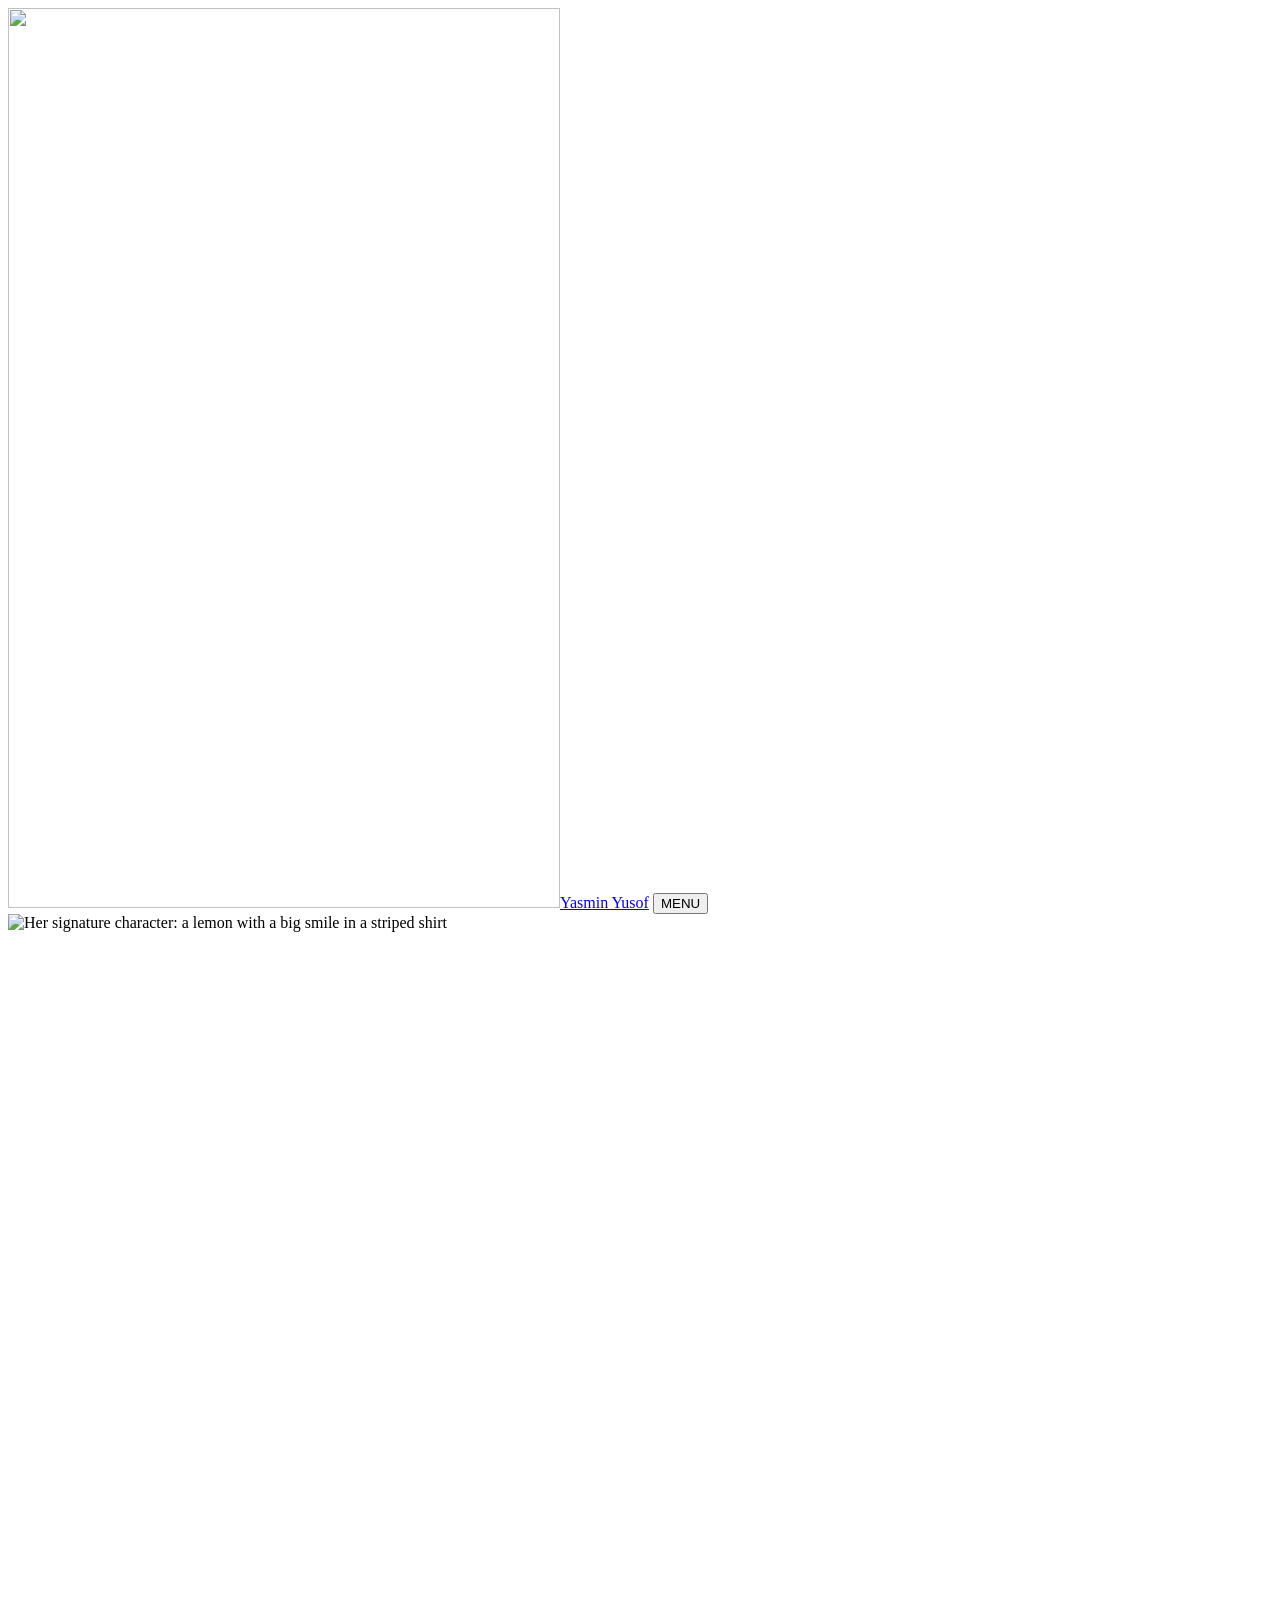
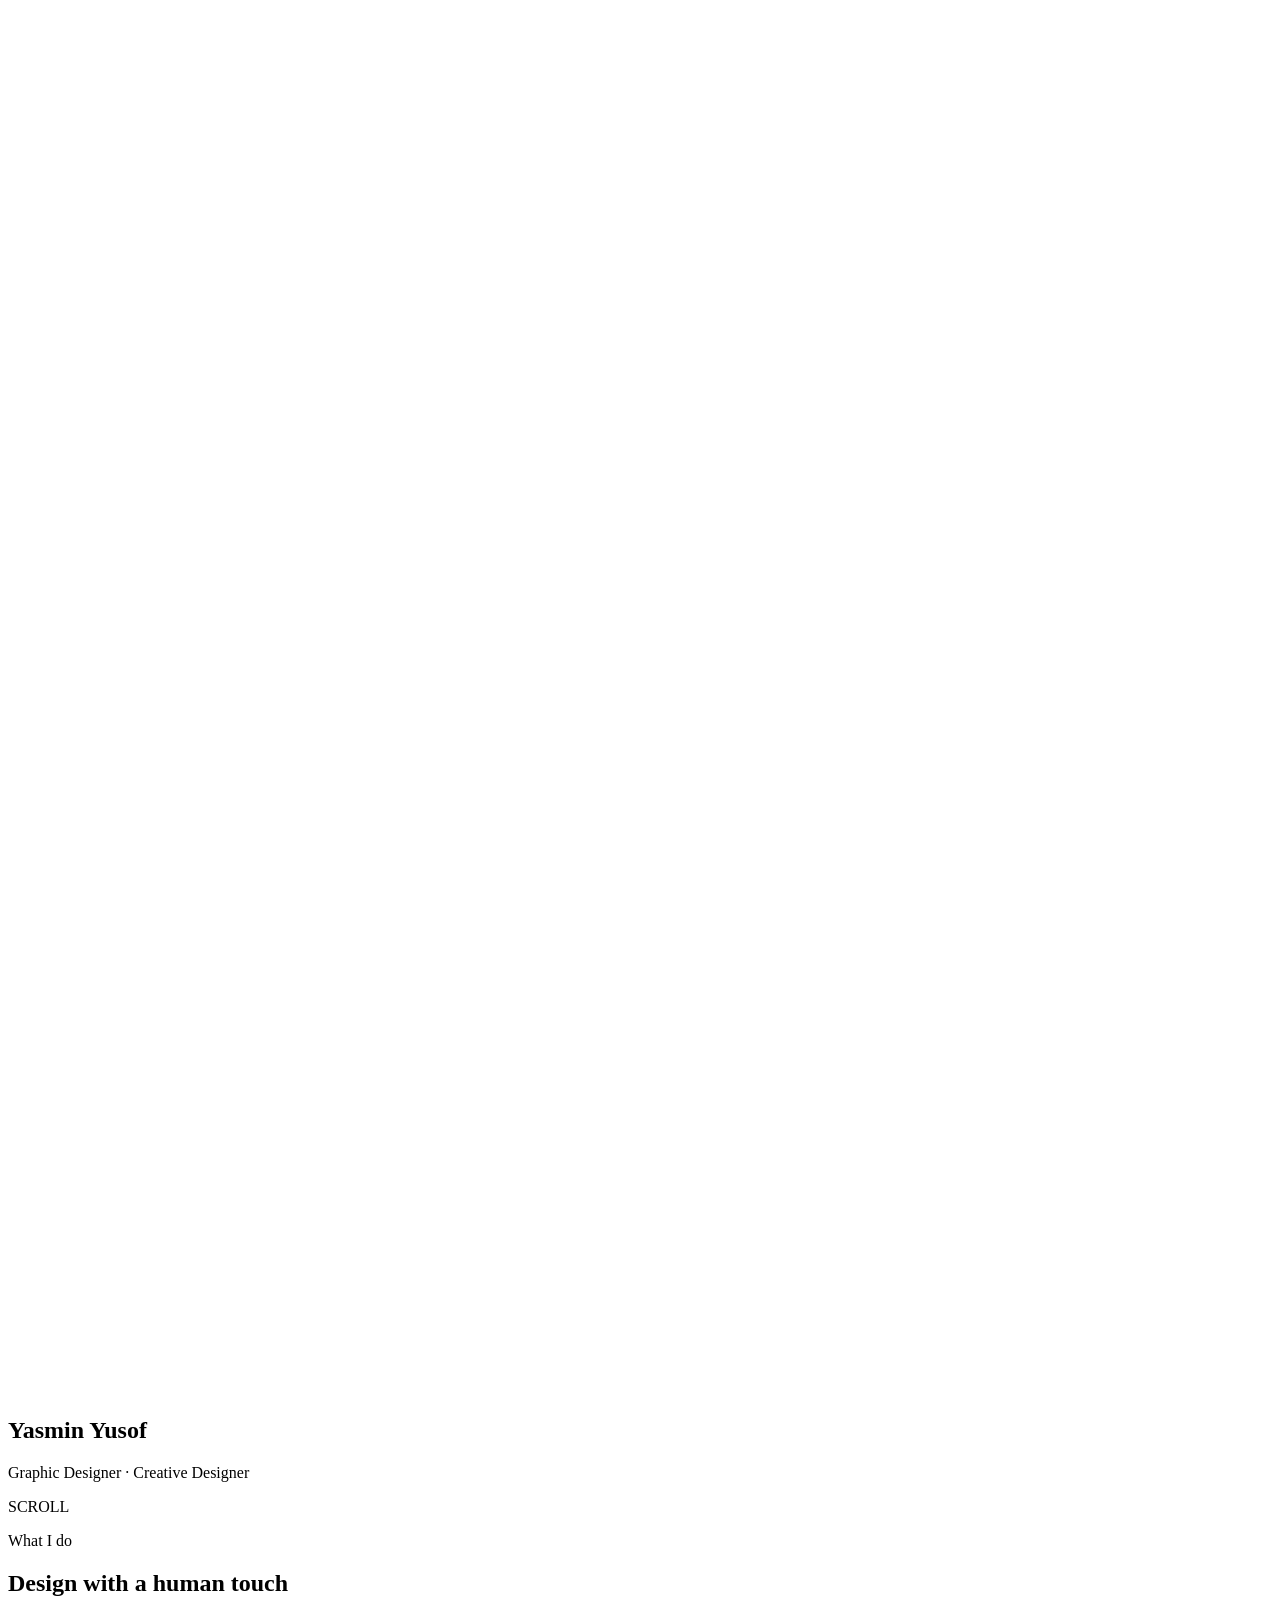
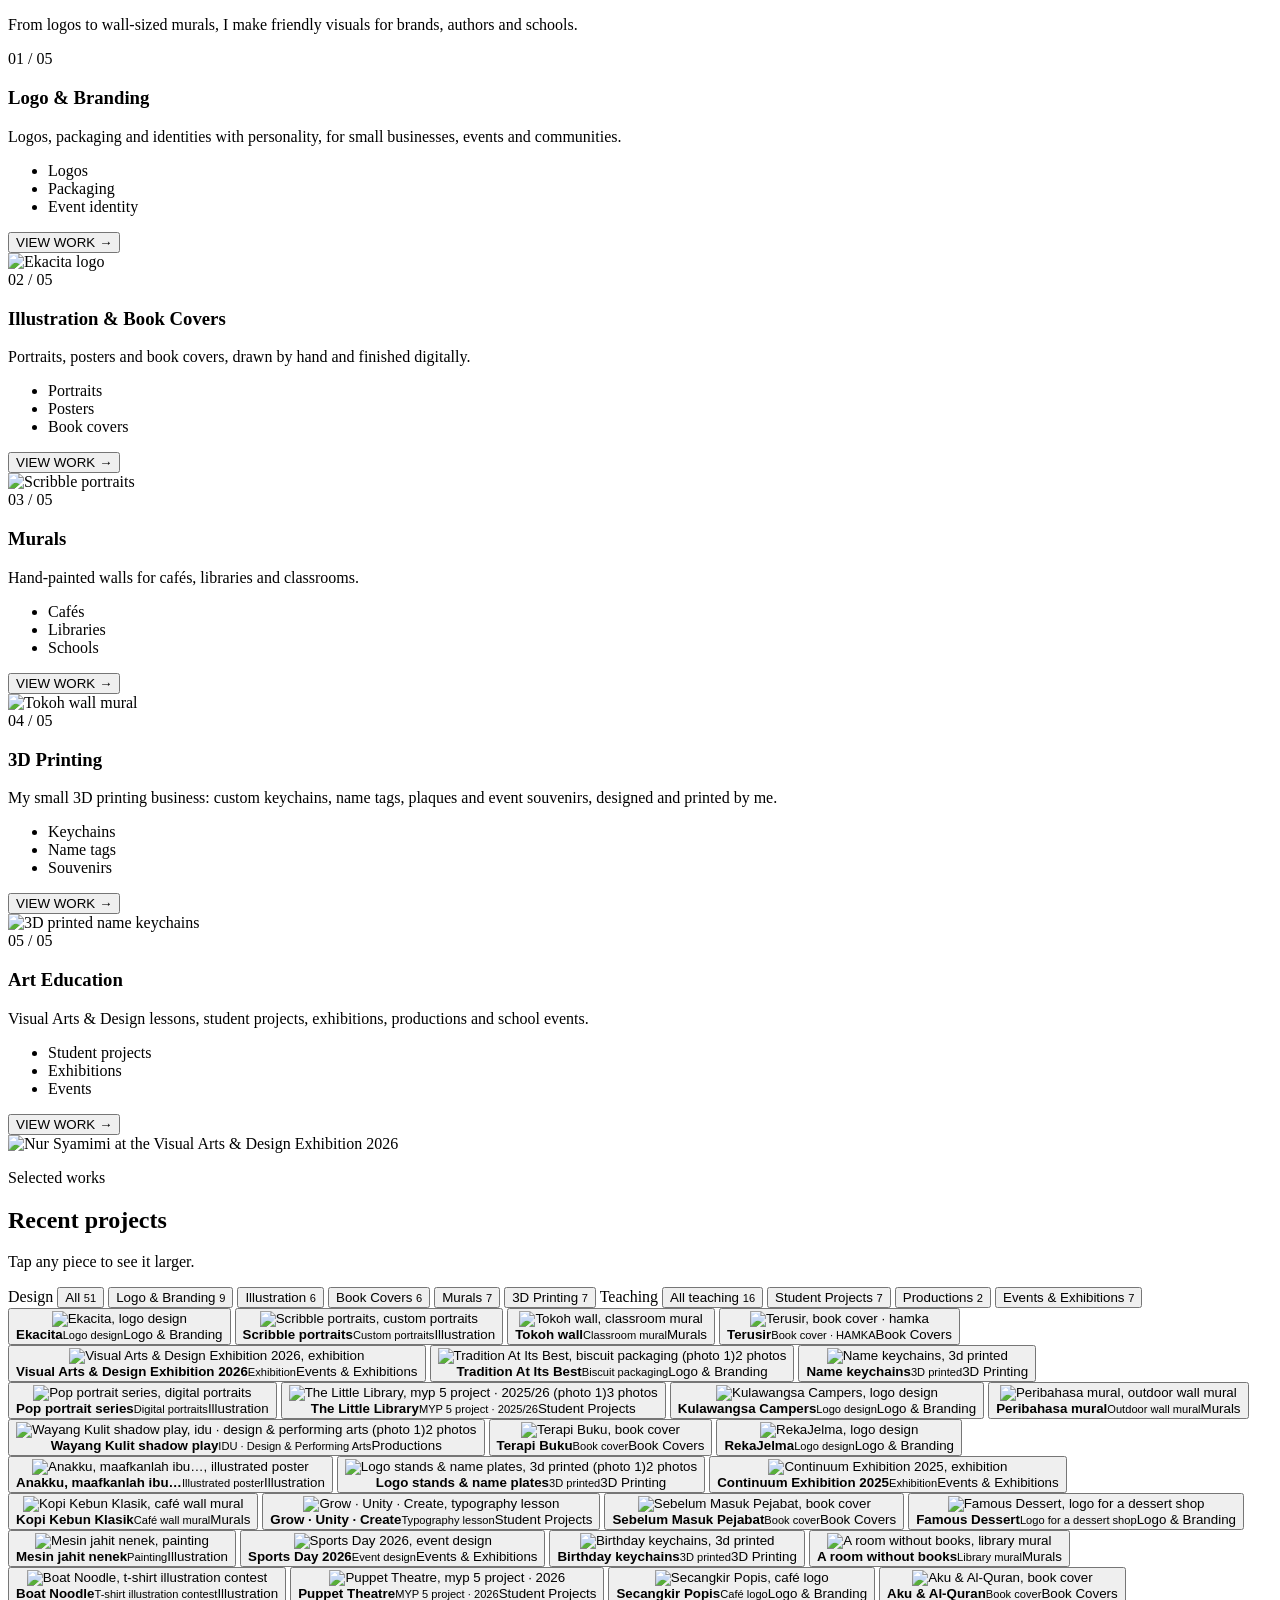
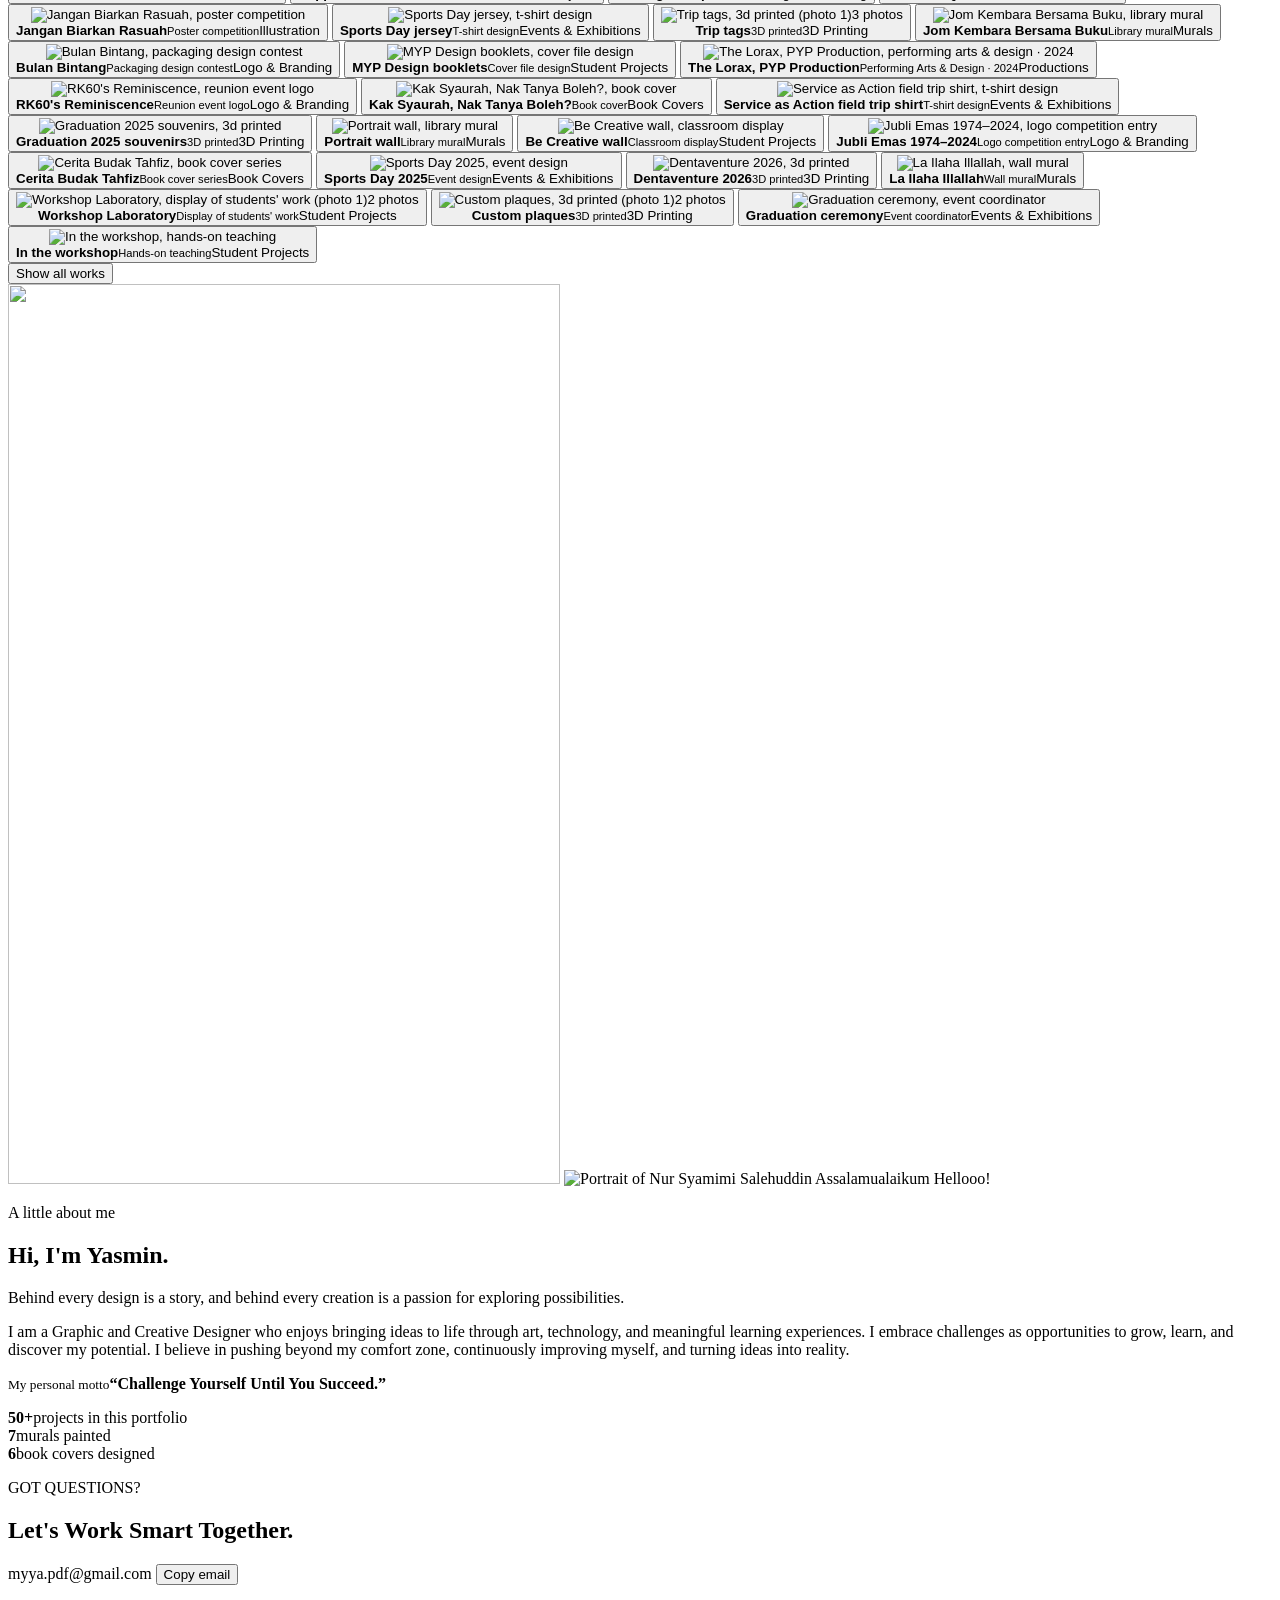
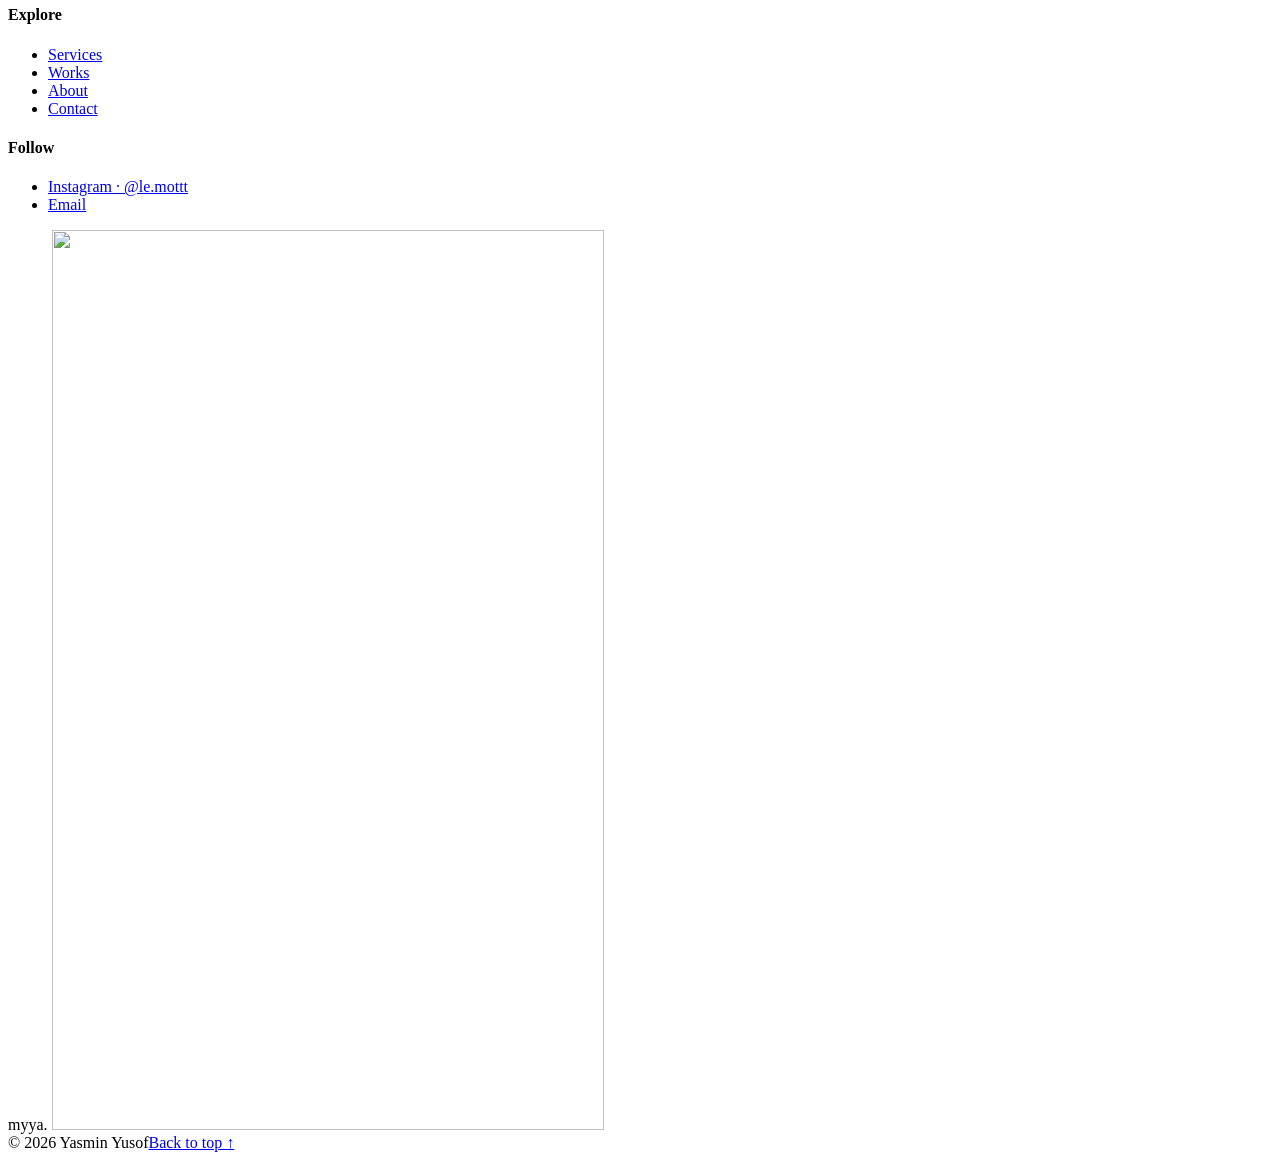
==== index.html @ 040085d1 "Add files via upload" ====
<!DOCTYPE html>

<html lang="en">
<head>
<meta charset="utf-8"/>
<meta content="width=device-width, initial-scale=1, viewport-fit=cover" name="viewport"/>
<meta content="Yasmin Yusof" property="og:title"/>
<meta content="website" property="og:type"/>
<meta content="https://mimottt.syamimi-sdin.workers.dev/" property="og:url"/>
<meta content="Graphic and Creative Designer. Logos, illustration, book covers, murals and 3D printing." property="og:description"/>
<meta content="https://github.com/myya-design/image.git" property="og:image"/>
<meta content="image/jpeg" property="og:image:type"/>
<meta content="1200" property="og:image:width"/>
<meta content="630" property="og:image:height"/>
<meta content="Yasmin Yusof, Graphic Designer and Creative Designer, with her lemon character" property="og:image:alt"/>
<meta content="summary_large_image" name="twitter:card"/>
<meta content="https://mimottt.syamimi-sdin.workers.dev/images/og.jpg" name="twitter:image"/>
<title>Yasmin Yusof</title>
<meta content="cover" name="claude:viewport-fit-sides"/>
<meta content="Yasmin Yusof: logo design, illustration, book covers, murals and art education." name="description"/>
<link href="https://mimottt.syamimi-sdin.workers.dev/images/face-icon.png" rel="icon"/>
<link rel="preconnect" href="https://fonts.googleapis.com">
<link rel="preconnect" href="https://fonts.gstatic.com" crossorigin>
<link href="https://fonts.googleapis.com/css2?family=Calistoga&family=Poppins:ital,wght@0,100;0,200;0,300;0,400;0,500;0,600;0,700;0,800;0,900;1,100;1,200;1,300;1,400;1,500;1,600;1,700;1,800;1,900&family=Spicy+Rice&display=swap" rel="stylesheet">
<link href="css/styles.css" rel="stylesheet"/>
</head>
<body>
<header class="hdr" id="hdr">
<div class="wrap">
<a aria-label="Yasmin Yusof, back to top" class="brand" href="#top"><span class="dot"><img alt="" height="900" src="https://mimottt.syamimi-sdin.workers.dev/images/face.webp" width="552"/></span><span class="nm">Yasmin Yusof</span></a>
<button aria-controls="menu" aria-expanded="false" class="menu-btn" id="menuOpen" type="button">MENU<i aria-hidden="true"></i></button>
</div>
</header>
<div class="overlay" hidden="" id="menu">
<div class="wrap top">
<span class="dot"><img alt="" height="900" src="https://mimottt.syamimi-sdin.workers.dev/images/face.webp" width="552"/></span>
<button class="menu-btn" id="menuClose" type="button">CLOSE</button>
</div>
<nav aria-label="Main" class="wrap">
<a href="#top"><small>01</small>Home</a>
<a href="#services"><small>02</small>Services</a>
<a href="#works"><small>03</small>Works</a>
<a href="#about"><small>04</small>About</a>
<a href="#contact"><small>05</small>Contact</a>
</nav>
<div class="wrap bottom"><span>Yasmin Yusof</span><span>Graphic Designer · Creative Designer</span></div>
</div>
<main>
<section aria-label="Introduction" class="intro" id="top">
<div class="pin">
<div class="zoom" id="zoom">
<div class="enter">
<div class="rig" id="rig">
<img alt="Her signature character: a lemon with a big smile in a striped shirt" class="base" height="900" src="https://mimottt.syamimi-sdin.workers.dev/images/face-base.webp" width="552"/>
<img alt="" aria-hidden="true" class="brow bl" id="bl" src="https://mimottt.syamimi-sdin.workers.dev/images/browL.webp"/>
<img alt="" aria-hidden="true" class="brow br" id="br" src="https://mimottt.syamimi-sdin.workers.dev/images/browR.webp"/>
<svg aria-hidden="true" viewbox="0 0 552 900">
<defs><clippath id="mclip"><path d="" id="mclipPath"></path></clippath></defs>
<path d="" fill="#1C305B" id="mouth"></path>
<g clip-path="url(#mclip)">
<path d="" fill="#FFFFFF" id="teeth"></path>
<ellipse cx="285" cy="680" fill="#BA5042" id="tongue" rx="80" ry="50"></ellipse>
</g>
</svg>
</div>
</div>
</div>
<div class="dive" id="dive"></div>
<div class="intro-name" id="introName">
<h1>Yasmin Yusof</h1>
<p>Graphic Designer · Creative Designer</p>
</div>
<span aria-hidden="true" class="hint" id="hint">SCROLL</span>
</div>
</section>
<section class="svc-sec" id="services">
<div class="wrap">
<div class="svc-head">
<div class="t"><p class="eyebrow">What I do</p><h2 class="h2">Design with a <span class="hl">human touch</span></h2></div>
<p>From logos to wall-sized murals, I make friendly visuals for brands, authors and schools.</p>
</div>
<div class="cards" id="cards">
<article class="scard c1" style="--i:0">
<div class="txt">
<span class="num">01 / 05</span>
<h3>Logo &amp; Branding</h3>
<p>Logos, packaging and identities with personality, for small businesses, events and communities.</p>
<ul><li>Logos</li><li>Packaging</li><li>Event identity</li></ul>
<button class="view" data-go="branding" type="button">VIEW WORK <i aria-hidden="true">→</i></button>
</div>
<div class="pic fit"><img alt="Ekacita logo" height="1100" src="https://mimottt.syamimi-sdin.workers.dev/images/logo-ekacita-0.webp" width="1100"/></div>
</article>
<article class="scard c2" style="--i:1">
<div class="txt">
<span class="num">02 / 05</span>
<h3>Illustration &amp; Book Covers</h3>
<p>Portraits, posters and book covers, drawn by hand and finished digitally.</p>
<ul><li>Portraits</li><li>Posters</li><li>Book covers</li></ul>
<button class="view" data-go="illustration" type="button">VIEW WORK <i aria-hidden="true">→</i></button>
</div>
<div class="pic"><img alt="Scribble portraits" height="619" src="https://mimottt.syamimi-sdin.workers.dev/images/scribble-0.webp" width="1100"/></div>
</article>
<article class="scard c3" style="--i:2">
<div class="txt">
<span class="num">03 / 05</span>
<h3>Murals</h3>
<p>Hand-painted walls for cafés, libraries and classrooms.</p>
<ul><li>Cafés</li><li>Libraries</li><li>Schools</li></ul>
<button class="view" data-go="murals" type="button">VIEW WORK <i aria-hidden="true">→</i></button>
</div>
<div class="pic"><img alt="Tokoh wall mural" height="768" src="https://mimottt.syamimi-sdin.workers.dev/images/mural-yellow-0.webp" width="1024"/></div>
</article>
<article class="scard c4" style="--i:3">
<div class="txt">
<span class="num">04 / 05</span>
<h3>3D Printing</h3>
<p>My small 3D printing business: custom keychains, name tags, plaques and event souvenirs, designed and printed by me.</p>
<ul><li>Keychains</li><li>Name tags</li><li>Souvenirs</li></ul>
<button class="view" data-go="print3d" type="button">VIEW WORK <i aria-hidden="true">→</i></button>
</div>
<div class="pic"><img alt="3D printed name keychains" height="1100" src="https://mimottt.syamimi-sdin.workers.dev/images/p3d-names-0.webp" width="825"/></div>
</article>
<article class="scard c5" style="--i:4">
<div class="txt">
<span class="num">05 / 05</span>
<h3>Art Education</h3>
<p>Visual Arts &amp; Design lessons, student projects, exhibitions, productions and school events.</p>
<ul><li>Student projects</li><li>Exhibitions</li><li>Events</li></ul>
<button class="view" data-go="teaching" type="button">VIEW WORK <i aria-hidden="true">→</i></button>
</div>
<div class="pic top"><img alt="Nur Syamimi at the Visual Arts &amp; Design Exhibition 2026" height="1100" src="https://mimottt.syamimi-sdin.workers.dev/images/event-expo26-0.webp" width="619"/></div>
</article>
</div>
</div>
</section>
<section class="sec" id="works">
<div class="wrap">
<div class="head" data-reveal="">
<div class="t"><p class="eyebrow">Selected works</p><h2 class="h2">Recent <span class="hl">projects</span></h2></div>
<p class="sub">Tap any piece to see it larger.</p>
</div>
<div aria-label="Filter works" class="filters" data-reveal="" role="group">
<span class="fl">Design</span>
<button aria-pressed="true" data-f="all" type="button">All <small>51</small></button>
<button aria-pressed="false" data-f="branding" type="button">Logo &amp; Branding <small>9</small></button>
<button aria-pressed="false" data-f="illustration" type="button">Illustration <small>6</small></button>
<button aria-pressed="false" data-f="books" type="button">Book Covers <small>6</small></button>
<button aria-pressed="false" data-f="murals" type="button">Murals <small>7</small></button>
<button aria-pressed="false" data-f="print3d" type="button">3D Printing <small>7</small></button>
<span class="br"></span><span class="fl">Teaching</span>
<button aria-pressed="false" data-f="teaching" type="button">All teaching <small>16</small></button>
<button aria-pressed="false" data-f="students" type="button">Student Projects <small>7</small></button>
<button aria-pressed="false" data-f="productions" type="button">Productions <small>2</small></button>
<button aria-pressed="false" data-f="events" type="button">Events &amp; Exhibitions <small>7</small></button>
</div>
<div class="masonry" id="grid">
<button class="work" data-cat="branding" data-desc="A bold, clean wordmark with a custom leaf-shaped letter “e”. It is built to work in a single colour, on dark and light backgrounds." data-group="design" data-i="0" data-sub="Logo design" data-title="Ekacita" type="button"><div class="ph"><img alt="Ekacita, logo design" height="1100" loading="lazy" src="https://mimottt.syamimi-sdin.workers.dev/images/logo-ekacita-0.webp" width="1100"/></div><div class="cap"><span><b>Ekacita</b><small>Logo design</small></span><span class="cat">Logo &amp; Branding</span></div></button>
<button class="work" data-cat="illustration" data-desc="Family portraits drawn with loose, scribbly lines and soft colour. Every face stays recognisable, which makes them a personal gift." data-group="design" data-i="9" data-sub="Custom portraits" data-title="Scribble portraits" type="button"><div class="ph"><img alt="Scribble portraits, custom portraits" height="619" loading="lazy" src="https://mimottt.syamimi-sdin.workers.dev/images/scribble-0.webp" width="1100"/></div><div class="cap"><span><b>Scribble portraits</b><small>Custom portraits</small></span><span class="cat">Illustration</span></div></button>
<button class="work" data-cat="murals" data-desc="Portrait murals on a bright yellow wall to give a classroom character." data-group="design" data-i="21" data-sub="Classroom mural" data-title="Tokoh wall" type="button"><div class="ph"><img alt="Tokoh wall, classroom mural" height="768" loading="lazy" src="https://mimottt.syamimi-sdin.workers.dev/images/mural-yellow-0.webp" width="1024"/></div><div class="cap"><span><b>Tokoh wall</b><small>Classroom mural</small></span><span class="cat">Murals</span></div></button>
<button class="work" data-cat="books" data-desc="Cover design for HAMKA's “Terusir”: a lone figure walking into a dusk sky, to match the story's mood of exile." data-group="design" data-i="15" data-sub="Book cover · HAMKA" data-title="Terusir" type="button"><div class="ph"><img alt="Terusir, book cover · hamka" height="1100" loading="lazy" src="https://mimottt.syamimi-sdin.workers.dev/images/book-jerusir-0.webp" width="1100"/></div><div class="cap"><span><b>Terusir</b><small>Book cover · HAMKA</small></span><span class="cat">Book Covers</span></div></button>
<button class="work" data-cat="events" data-desc="I organised this exhibition of MYP and DP students' Visual Arts and Design work on 29 June 2026." data-group="teaching" data-i="44" data-sub="Exhibition" data-title="Visual Arts &amp; Design Exhibition 2026" type="button"><div class="ph"><img alt="Visual Arts &amp; Design Exhibition 2026, exhibition" height="1100" loading="lazy" src="https://mimottt.syamimi-sdin.workers.dev/images/event-expo26-0.webp" width="619"/></div><div class="cap"><span><b>Visual Arts &amp; Design Exhibition 2026</b><small>Exhibition</small></span><span class="cat">Events &amp; Exhibitions</span></div></button>
<button class="work" data-cat="branding" data-desc="Packaging for traditional Biskut Kelapa. Hand-drawn line illustrations wrap around a kraft box to give it a warm, homemade feel." data-group="design" data-i="8" data-sub="Biscuit packaging" data-title="Tradition At Its Best" type="button"><div class="ph"><img alt="Tradition At Its Best, biscuit packaging (photo 1)" height="1100" loading="lazy" src="https://mimottt.syamimi-sdin.workers.dev/images/pack-tradition-0.webp" width="1100"/><span class="count">2 photos</span></div><div hidden=""><img alt="Tradition At Its Best, biscuit packaging (photo 2)" height="736" loading="lazy" src="https://mimottt.syamimi-sdin.workers.dev/images/pack-tradition-1.webp" width="1100"/></div><div class="cap"><span><b>Tradition At Its Best</b><small>Biscuit packaging</small></span><span class="cat">Logo &amp; Branding</span></div></button>
<button class="work" data-cat="print3d" data-desc="Custom name keychains made from colourful letter blocks, designed and printed in my small 3D printing business." data-group="design" data-i="28" data-sub="3D printed" data-title="Name keychains" type="button"><div class="ph"><img alt="Name keychains, 3d printed" height="1100" loading="lazy" src="https://mimottt.syamimi-sdin.workers.dev/images/p3d-names-0.webp" width="825"/></div><div class="cap"><span><b>Name keychains</b><small>3D printed</small></span><span class="cat">3D Printing</span></div></button>
<button class="work" data-cat="illustration" data-desc="Digital portraits in a pop-art “melting” style, with bright backgrounds and bold outlines." data-group="design" data-i="10" data-sub="Digital portraits" data-title="Pop portrait series" type="button"><div class="ph"><img alt="Pop portrait series, digital portraits" height="619" loading="lazy" src="https://mimottt.syamimi-sdin.workers.dev/images/pop-portraits-0.webp" width="1100"/></div><div class="cap"><span><b>Pop portrait series</b><small>Digital portraits</small></span><span class="cat">Illustration</span></div></button>
<button class="work" data-cat="students" data-desc="MYP 5 Design students designed, built and decorated little free libraries to encourage reading around the school." data-group="teaching" data-i="36" data-sub="MYP 5 project · 2025/26" data-title="The Little Library" type="button"><div class="ph"><img alt="The Little Library, myp 5 project · 2025/26 (photo 1)" height="1100" loading="lazy" src="https://mimottt.syamimi-sdin.workers.dev/images/class-library-0.webp" width="852"/><span class="count">3 photos</span></div><div hidden=""><img alt="The Little Library, myp 5 project · 2025/26 (photo 2)" height="1100" loading="lazy" src="https://mimottt.syamimi-sdin.workers.dev/images/class-library-1.webp" width="859"/><img alt="The Little Library, myp 5 project · 2025/26 (photo 3)" height="1100" loading="lazy" src="https://mimottt.syamimi-sdin.workers.dev/images/class-library-2.webp" width="842"/></div><div class="cap"><span><b>The Little Library</b><small>MYP 5 project · 2025/26</small></span><span class="cat">Student Projects</span></div></button>
<button class="work" data-cat="branding" data-desc="A badge logo for a camping group: a simple tent framed by the name, with a sunrise and a crescent moon for adventures that run from day into night." data-group="design" data-i="1" data-sub="Logo design" data-title="Kulawangsa Campers" type="button"><div class="ph"><img alt="Kulawangsa Campers, logo design" height="1100" loading="lazy" src="https://mimottt.syamimi-sdin.workers.dev/images/logo-kulawangsa-0.webp" width="1100"/></div><div class="cap"><span><b>Kulawangsa Campers</b><small>Logo design</small></span><span class="cat">Logo &amp; Branding</span></div></button>
<button class="work" data-cat="murals" data-desc="A large black-and-white mural pairing a Malay proverb with a portrait, painted on an outdoor brick wall." data-group="design" data-i="23" data-sub="Outdoor wall mural" data-title="Peribahasa mural" type="button"><div class="ph"><img alt="Peribahasa mural, outdoor wall mural" height="768" loading="lazy" src="https://mimottt.syamimi-sdin.workers.dev/images/mural-peribahasa-0.webp" width="1024"/></div><div class="cap"><span><b>Peribahasa mural</b><small>Outdoor wall mural</small></span><span class="cat">Murals</span></div></button>
<button class="work" data-cat="productions" data-desc="An interdisciplinary unit between Design and Performing Arts. Design students made the shadow puppets and the screen frame, and Performing Arts students brought the story to life on stage." data-group="teaching" data-i="42" data-sub="IDU · Design &amp; Performing Arts" data-title="Wayang Kulit shadow play" type="button"><div class="ph"><img alt="Wayang Kulit shadow play, idu · design &amp; performing arts (photo 1)" height="1100" loading="lazy" src="https://mimottt.syamimi-sdin.workers.dev/images/prod-wayang-0.webp" width="825"/><span class="count">2 photos</span></div><div hidden=""><img alt="Wayang Kulit shadow play, idu · design &amp; performing arts (photo 2)" height="1100" loading="lazy" src="https://mimottt.syamimi-sdin.workers.dev/images/prod-wayang-1.webp" width="825"/></div><div class="cap"><span><b>Wayang Kulit shadow play</b><small>IDU · Design &amp; Performing Arts</small></span><span class="cat">Productions</span></div></button>
<button class="work" data-cat="books" data-desc="A light, hand-drawn cover showing a reader lost in a book on a train, for a book about reading as therapy." data-group="design" data-i="16" data-sub="Book cover" data-title="Terapi Buku" type="button"><div class="ph"><img alt="Terapi Buku, book cover" height="1100" loading="lazy" src="https://mimottt.syamimi-sdin.workers.dev/images/book-terapi-0.webp" width="1100"/></div><div class="cap"><span><b>Terapi Buku</b><small>Book cover</small></span><span class="cat">Book Covers</span></div></button>
<button class="work" data-cat="branding" data-desc="A cube that folds into the letters R and J, in a fresh green. It works as a flat logo and as a 3D printed sign." data-group="design" data-i="2" data-sub="Logo design" data-title="RekaJelma" type="button"><div class="ph"><img alt="RekaJelma, logo design" height="1100" loading="lazy" src="https://mimottt.syamimi-sdin.workers.dev/images/logo-rekajelma-0.webp" width="1100"/></div><div class="cap"><span><b>RekaJelma</b><small>Logo design</small></span><span class="cat">Logo &amp; Branding</span></div></button>
<button class="work" data-cat="illustration" data-desc="An illustrated poster about a working mother's love and guilt, told with simple shapes and a warm, quiet palette." data-group="design" data-i="12" data-sub="Illustrated poster" data-title="Anakku, maafkanlah ibu…" type="button"><div class="ph"><img alt="Anakku, maafkanlah ibu…, illustrated poster" height="1100" loading="lazy" src="https://mimottt.syamimi-sdin.workers.dev/images/poster-ibu-0.webp" width="778"/></div><div class="cap"><span><b>Anakku, maafkanlah ibu…</b><small>Illustrated poster</small></span><span class="cat">Illustration</span></div></button>
<button class="work" data-cat="print3d" data-desc="3D printed logo stands and name plates for a university collaboration event." data-group="design" data-i="29" data-sub="3D printed" data-title="Logo stands &amp; name plates" type="button"><div class="ph"><img alt="Logo stands &amp; name plates, 3d printed (photo 1)" height="1100" loading="lazy" src="https://mimottt.syamimi-sdin.workers.dev/images/p3d-event-0.webp" width="619"/><span class="count">2 photos</span></div><div hidden=""><img alt="Logo stands &amp; name plates, 3d printed (photo 2)" height="1100" loading="lazy" src="https://mimottt.syamimi-sdin.workers.dev/images/p3d-event-1.webp" width="619"/></div><div class="cap"><span><b>Logo stands &amp; name plates</b><small>3D printed</small></span><span class="cat">3D Printing</span></div></button>
<button class="work" data-cat="events" data-desc="I handled the 2025 Continuum Exhibition for Visual Arts and Design, from planning to the poster and the display." data-group="teaching" data-i="45" data-sub="Exhibition" data-title="Continuum Exhibition 2025" type="button"><div class="ph"><img alt="Continuum Exhibition 2025, exhibition" height="1100" loading="lazy" src="https://mimottt.syamimi-sdin.workers.dev/images/event-continuum-0.webp" width="619"/></div><div class="cap"><span><b>Continuum Exhibition 2025</b><small>Exhibition</small></span><span class="cat">Events &amp; Exhibitions</span></div></button>
<button class="work" data-cat="murals" data-desc="A coffee cup logo mural for a garden café: “Nak kopi? Bikin sendiri!”" data-group="design" data-i="24" data-sub="Café wall mural" data-title="Kopi Kebun Klasik" type="button"><div class="ph"><img alt="Kopi Kebun Klasik, café wall mural" height="768" loading="lazy" src="https://mimottt.syamimi-sdin.workers.dev/images/mural-kopi-0.webp" width="1024"/></div><div class="cap"><span><b>Kopi Kebun Klasik</b><small>Café wall mural</small></span><span class="cat">Murals</span></div></button>
<button class="work" data-cat="students" data-desc="Students learned about typography, but with a twist: they had to build their letters from natural things they found around the school, like twigs, leaves and seeds." data-group="teaching" data-i="35" data-sub="Typography lesson" data-title="Grow · Unity · Create" type="button"><div class="ph"><img alt="Grow · Unity · Create, typography lesson" height="825" loading="lazy" src="https://mimottt.syamimi-sdin.workers.dev/images/class-letters-0.webp" width="1100"/></div><div class="cap"><span><b>Grow · Unity · Create</b><small>Typography lesson</small></span><span class="cat">Student Projects</span></div></button>
<button class="work" data-cat="books" data-desc="A figure stepping through a bright doorway: a clear visual for a guide to starting working life." data-group="design" data-i="17" data-sub="Book cover" data-title="Sebelum Masuk Pejabat" type="button"><div class="ph"><img alt="Sebelum Masuk Pejabat, book cover" height="843" loading="lazy" src="https://mimottt.syamimi-sdin.workers.dev/images/book-pejabat-0.webp" width="1100"/></div><div class="cap"><span><b>Sebelum Masuk Pejabat</b><small>Book cover</small></span><span class="cat">Book Covers</span></div></button>
<button class="work" data-cat="branding" data-desc="Retro, chunky lettering for a dessert shop, made to stand out on signboards, cups and packaging." data-group="design" data-i="3" data-sub="Logo for a dessert shop" data-title="Famous Dessert" type="button"><div class="ph"><img alt="Famous Dessert, logo for a dessert shop" height="1100" loading="lazy" src="https://mimottt.syamimi-sdin.workers.dev/images/logo-dessert-0.webp" width="1100"/></div><div class="cap"><span><b>Famous Dessert</b><small>Logo for a dessert shop</small></span><span class="cat">Logo &amp; Branding</span></div></button>
<button class="work" data-cat="illustration" data-desc="A painting of a grandmother at her sewing machine: a study of texture, light and memory." data-group="design" data-i="11" data-sub="Painting" data-title="Mesin jahit nenek" type="button"><div class="ph"><img alt="Mesin jahit nenek, painting" height="825" loading="lazy" src="https://mimottt.syamimi-sdin.workers.dev/images/painting-0.webp" width="1100"/></div><div class="cap"><span><b>Mesin jahit nenek</b><small>Painting</small></span><span class="cat">Illustration</span></div></button>
<button class="work" data-cat="events" data-desc="I handled the design for Sports Day 2026: banners, backdrop and posters, and I helped run the activities on the day." data-group="teaching" data-i="46" data-sub="Event design" data-title="Sports Day 2026" type="button"><div class="ph"><img alt="Sports Day 2026, event design" height="1100" loading="lazy" src="https://mimottt.syamimi-sdin.workers.dev/images/event-sports26-0.webp" width="825"/></div><div class="cap"><span><b>Sports Day 2026</b><small>Event design</small></span><span class="cat">Events &amp; Exhibitions</span></div></button>
<button class="work" data-cat="print3d" data-desc="Party favours with each child's face drawn in my style and printed as a keychain." data-group="design" data-i="30" data-sub="3D printed" data-title="Birthday keychains" type="button"><div class="ph"><img alt="Birthday keychains, 3d printed" height="1100" loading="lazy" src="https://mimottt.syamimi-sdin.workers.dev/images/p3d-birthday-0.webp" width="619"/></div><div class="cap"><span><b>Birthday keychains</b><small>3D printed</small></span><span class="cat">3D Printing</span></div></button>
<button class="work" data-cat="murals" data-desc="A Cicero quote with a stack of books and a reading chair, painted for a library corner." data-group="design" data-i="25" data-sub="Library mural" data-title="A room without books" type="button"><div class="ph"><img alt="A room without books, library mural" height="768" loading="lazy" src="https://mimottt.syamimi-sdin.workers.dev/images/mural-books-0.webp" width="1024"/></div><div class="cap"><span><b>A room without books</b><small>Library mural</small></span><span class="cat">Murals</span></div></button>
<button class="work" data-cat="illustration" data-desc="A T-shirt illustration packed with the restaurant's noodles, drinks and characters." data-group="design" data-i="14" data-sub="T-shirt illustration contest" data-title="Boat Noodle" type="button"><div class="ph"><img alt="Boat Noodle, t-shirt illustration contest" height="1100" loading="lazy" src="https://mimottt.syamimi-sdin.workers.dev/images/shirt-boat-0.webp" width="934"/></div><div class="cap"><span><b>Boat Noodle</b><small>T-shirt illustration contest</small></span><span class="cat">Illustration</span></div></button>
<button class="work" data-cat="students" data-desc="A 2026 MYP 5 student project. Students designed and built puppet theatres and documented the whole process in their e-portfolios." data-group="teaching" data-i="37" data-sub="MYP 5 project · 2026" data-title="Puppet Theatre" type="button"><div class="ph"><img alt="Puppet Theatre, myp 5 project · 2026" height="1100" loading="lazy" src="https://mimottt.syamimi-sdin.workers.dev/images/class-theatre-0.webp" width="825"/></div><div class="cap"><span><b>Puppet Theatre</b><small>MYP 5 project · 2026</small></span><span class="cat">Student Projects</span></div></button>
<button class="work" data-cat="branding" data-desc="The letter C becomes a cup, a playful nod to the name “Secangkir” (a cup of)." data-group="design" data-i="4" data-sub="Café logo" data-title="Secangkir Popis" type="button"><div class="ph"><img alt="Secangkir Popis, café logo" height="986" loading="lazy" src="https://mimottt.syamimi-sdin.workers.dev/images/logo-popis-0.webp" width="1100"/></div><div class="cap"><span><b>Secangkir Popis</b><small>Café logo</small></span><span class="cat">Logo &amp; Branding</span></div></button>
<button class="work" data-cat="books" data-desc="A calm, minimal cover with soft colours and a single flowing illustration." data-group="design" data-i="18" data-sub="Book cover" data-title="Aku &amp; Al-Quran" type="button"><div class="ph"><img alt="Aku &amp; Al-Quran, book cover" height="843" loading="lazy" src="https://mimottt.syamimi-sdin.workers.dev/images/book-quran-0.webp" width="1100"/></div><div class="cap"><span><b>Aku &amp; Al-Quran</b><small>Book cover</small></span><span class="cat">Book Covers</span></div></button>
<button class="work" data-cat="illustration" data-desc="An anti-corruption poster: a money shredder shows how corruption can cut a career short." data-group="design" data-i="13" data-sub="Poster competition" data-title="Jangan Biarkan Rasuah" type="button"><div class="ph"><img alt="Jangan Biarkan Rasuah, poster competition" height="1100" loading="lazy" src="https://mimottt.syamimi-sdin.workers.dev/images/poster-rasuah-0.webp" width="778"/></div><div class="cap"><span><b>Jangan Biarkan Rasuah</b><small>Poster competition</small></span><span class="cat">Illustration</span></div></button>
<button class="work" data-cat="events" data-desc="I designed this jersey, front and back, for the school's Sports Day." data-group="teaching" data-i="48" data-sub="T-shirt design" data-title="Sports Day jersey" type="button"><div class="ph"><img alt="Sports Day jersey, t-shirt design" height="726" loading="lazy" src="https://mimottt.syamimi-sdin.workers.dev/images/event-jersey-0.webp" width="1100"/></div><div class="cap"><span><b>Sports Day jersey</b><small>T-shirt design</small></span><span class="cat">Events &amp; Exhibitions</span></div></button>
<button class="work" data-cat="print3d" data-desc="Luggage tags and keychains for group trips, designed around each trip's name and destination." data-group="design" data-i="32" data-sub="3D printed" data-title="Trip tags" type="button"><div class="ph"><img alt="Trip tags, 3d printed (photo 1)" height="1100" loading="lazy" src="https://mimottt.syamimi-sdin.workers.dev/images/p3d-trip-0.webp" width="643"/><span class="count">3 photos</span></div><div hidden=""><img alt="Trip tags, 3d printed (photo 2)" height="1100" loading="lazy" src="https://mimottt.syamimi-sdin.workers.dev/images/p3d-trip-1.webp" width="619"/><img alt="Trip tags, 3d printed (photo 3)" height="1100" loading="lazy" src="https://mimottt.syamimi-sdin.workers.dev/images/p3d-trip-2.webp" width="619"/></div><div class="cap"><span><b>Trip tags</b><small>3D printed</small></span><span class="cat">3D Printing</span></div></button>
<button class="work" data-cat="murals" data-desc="Life-size figures and a speech bubble inviting students to travel through books." data-group="design" data-i="27" data-sub="Library mural" data-title="Jom Kembara Bersama Buku" type="button"><div class="ph"><img alt="Jom Kembara Bersama Buku, library mural" height="1061" loading="lazy" src="https://mimottt.syamimi-sdin.workers.dev/images/mural-kembara-0.webp" width="741"/></div><div class="cap"><span><b>Jom Kembara Bersama Buku</b><small>Library mural</small></span><span class="cat">Murals</span></div></button>
<button class="work" data-cat="branding" data-desc="A full packaging set for a Baju Melayu and Baju Raya brand: front and back paper bags, gift box, hang tag and label tag." data-group="design" data-i="7" data-sub="Packaging design contest" data-title="Bulan Bintang" type="button"><div class="ph"><img alt="Bulan Bintang, packaging design contest" height="619" loading="lazy" src="https://mimottt.syamimi-sdin.workers.dev/images/pack-bulan-0.webp" width="1100"/></div><div class="cap"><span><b>Bulan Bintang</b><small>Packaging design contest</small></span><span class="cat">Logo &amp; Branding</span></div></button>
<button class="work" data-cat="students" data-desc="I designed the cover files that MYP students use to compile their project work into an e-portfolio." data-group="teaching" data-i="38" data-sub="Cover file design" data-title="MYP Design booklets" type="button"><div class="ph"><img alt="MYP Design booklets, cover file design" height="1100" loading="lazy" src="https://mimottt.syamimi-sdin.workers.dev/images/class-myp-0.webp" width="619"/></div><div class="cap"><span><b>MYP Design booklets</b><small>Cover file design</small></span><span class="cat">Student Projects</span></div></button>
<button class="work" data-cat="productions" data-desc="A 2024 collaboration between Performing Arts and Design for the PYP production of The Lorax." data-group="teaching" data-i="43" data-sub="Performing Arts &amp; Design · 2024" data-title="The Lorax, PYP Production" type="button"><div class="ph"><img alt="The Lorax, PYP Production, performing arts &amp; design · 2024" height="1100" loading="lazy" src="https://mimottt.syamimi-sdin.workers.dev/images/prod-lorax-0.webp" width="707"/></div><div class="cap"><span><b>The Lorax, PYP Production</b><small>Performing Arts &amp; Design · 2024</small></span><span class="cat">Productions</span></div></button>
<button class="work" data-cat="branding" data-desc="A retro-style logo for a reunion, with lettering inspired by the era the group grew up in." data-group="design" data-i="5" data-sub="Reunion event logo" data-title="RK60's Reminiscence" type="button"><div class="ph"><img alt="RK60's Reminiscence, reunion event logo" height="544" loading="lazy" src="https://mimottt.syamimi-sdin.workers.dev/images/logo-rk60-0.webp" width="1100"/></div><div class="cap"><span><b>RK60's Reminiscence</b><small>Reunion event logo</small></span><span class="cat">Logo &amp; Branding</span></div></button>
<button class="work" data-cat="books" data-desc="A friendly illustrated cover for a Q&amp;A book about the world of Quran memorisation." data-group="design" data-i="19" data-sub="Book cover" data-title="Kak Syaurah, Nak Tanya Boleh?" type="button"><div class="ph"><img alt="Kak Syaurah, Nak Tanya Boleh?, book cover" height="843" loading="lazy" src="https://mimottt.syamimi-sdin.workers.dev/images/book-syaurah-0.webp" width="1100"/></div><div class="cap"><span><b>Kak Syaurah, Nak Tanya Boleh?</b><small>Book cover</small></span><span class="cat">Book Covers</span></div></button>
<button class="work" data-cat="events" data-desc="I designed this shirt for the 2025 Service as Action field trip, with a wildlife theme on the back." data-group="teaching" data-i="49" data-sub="T-shirt design" data-title="Service as Action field trip shirt" type="button"><div class="ph"><img alt="Service as Action field trip shirt, t-shirt design" height="802" loading="lazy" src="https://mimottt.syamimi-sdin.workers.dev/images/event-saa-0.webp" width="1100"/></div><div class="cap"><span><b>Service as Action field trip shirt</b><small>T-shirt design</small></span><span class="cat">Events &amp; Exhibitions</span></div></button>
<button class="work" data-cat="print3d" data-desc="Mortarboard keychains made as graduation souvenirs." data-group="design" data-i="31" data-sub="3D printed" data-title="Graduation 2025 souvenirs" type="button"><div class="ph"><img alt="Graduation 2025 souvenirs, 3d printed" height="1100" loading="lazy" src="https://mimottt.syamimi-sdin.workers.dev/images/p3d-grad-0.webp" width="835"/></div><div class="cap"><span><b>Graduation 2025 souvenirs</b><small>3D printed</small></span><span class="cat">3D Printing</span></div></button>
<button class="work" data-cat="murals" data-desc="Line portraits of great thinkers painted across a library wall." data-group="design" data-i="26" data-sub="Library mural" data-title="Portrait wall" type="button"><div class="ph"><img alt="Portrait wall, library mural" height="768" loading="lazy" src="https://mimottt.syamimi-sdin.workers.dev/images/mural-tokoh-0.webp" width="1024"/></div><div class="cap"><span><b>Portrait wall</b><small>Library mural</small></span><span class="cat">Murals</span></div></button>
<button class="work" data-cat="students" data-desc="In my design class there's one spot where I pin up students' work, so visitors and other students can see it." data-group="teaching" data-i="39" data-sub="Classroom display" data-title="Be Creative wall" type="button"><div class="ph"><img alt="Be Creative wall, classroom display" height="1100" loading="lazy" src="https://mimottt.syamimi-sdin.workers.dev/images/class-creative-0.webp" width="619"/></div><div class="cap"><span><b>Be Creative wall</b><small>Classroom display</small></span><span class="cat">Student Projects</span></div></button>
<button class="work" data-cat="branding" data-desc="A 50th anniversary logo where the number 50 is drawn as a road, carrying the theme “5 Dekad Melestari Kualiti”." data-group="design" data-i="6" data-sub="Logo competition entry" data-title="Jubli Emas 1974–2024" type="button"><div class="ph"><img alt="Jubli Emas 1974–2024, logo competition entry" height="1018" loading="lazy" src="https://mimottt.syamimi-sdin.workers.dev/images/logo-jubli-0.webp" width="1100"/></div><div class="cap"><span><b>Jubli Emas 1974–2024</b><small>Logo competition entry</small></span><span class="cat">Logo &amp; Branding</span></div></button>
<button class="work" data-cat="books" data-desc="A two-book series with matching night-sky illustrations." data-group="design" data-i="20" data-sub="Book cover series" data-title="Cerita Budak Tahfiz" type="button"><div class="ph"><img alt="Cerita Budak Tahfiz, book cover series" height="619" loading="lazy" src="https://mimottt.syamimi-sdin.workers.dev/images/book-tahfiz-0.webp" width="1100"/></div><div class="cap"><span><b>Cerita Budak Tahfiz</b><small>Book cover series</small></span><span class="cat">Book Covers</span></div></button>
<button class="work" data-cat="events" data-desc="The photo wall, banners and posters for Sports Day 2025, plus other event materials." data-group="teaching" data-i="47" data-sub="Event design" data-title="Sports Day 2025" type="button"><div class="ph"><img alt="Sports Day 2025, event design" height="1100" loading="lazy" src="https://mimottt.syamimi-sdin.workers.dev/images/event-sports25-0.webp" width="825"/></div><div class="cap"><span><b>Sports Day 2025</b><small>Event design</small></span><span class="cat">Events &amp; Exhibitions</span></div></button>
<button class="work" data-cat="print3d" data-desc="Event name tags with a friendly tooth mascot." data-group="design" data-i="33" data-sub="3D printed" data-title="Dentaventure 2026" type="button"><div class="ph"><img alt="Dentaventure 2026, 3d printed" height="1100" loading="lazy" src="https://mimottt.syamimi-sdin.workers.dev/images/p3d-dental-0.webp" width="619"/></div><div class="cap"><span><b>Dentaventure 2026</b><small>3D printed</small></span><span class="cat">3D Printing</span></div></button>
<button class="work" data-cat="murals" data-desc="Arabic calligraphy and a hand-painted tree on a deep blue wall." data-group="design" data-i="22" data-sub="Wall mural" data-title="La Ilaha Illallah" type="button"><div class="ph"><img alt="La Ilaha Illallah, wall mural" height="819" loading="lazy" src="https://mimottt.syamimi-sdin.workers.dev/images/mural-tauhid-0.webp" width="1100"/></div><div class="cap"><span><b>La Ilaha Illallah</b><small>Wall mural</small></span><span class="cat">Murals</span></div></button>
<button class="work" data-cat="students" data-desc="The design lab, where students' finished projects are displayed for everyone to see." data-group="teaching" data-i="40" data-sub="Display of students' work" data-title="Workshop Laboratory" type="button"><div class="ph"><img alt="Workshop Laboratory, display of students' work (photo 1)" height="1100" loading="lazy" src="https://mimottt.syamimi-sdin.workers.dev/images/class-lab-0.webp" width="619"/><span class="count">2 photos</span></div><div hidden=""><img alt="Workshop Laboratory, display of students' work (photo 2)" height="1100" loading="lazy" src="https://mimottt.syamimi-sdin.workers.dev/images/class-lab-1.webp" width="825"/></div><div class="cap"><span><b>Workshop Laboratory</b><small>Display of students' work</small></span><span class="cat">Student Projects</span></div></button>
<button class="work" data-cat="print3d" data-desc="Personalised plaques for awards and retirements, including a farewell piece for Kak Zaidah." data-group="design" data-i="34" data-sub="3D printed" data-title="Custom plaques" type="button"><div class="ph"><img alt="Custom plaques, 3d printed (photo 1)" height="1100" loading="lazy" src="https://mimottt.syamimi-sdin.workers.dev/images/p3d-plaques-0.webp" width="619"/><span class="count">2 photos</span></div><div hidden=""><img alt="Custom plaques, 3d printed (photo 2)" height="1100" loading="lazy" src="https://mimottt.syamimi-sdin.workers.dev/images/p3d-plaques-1.webp" width="619"/></div><div class="cap"><span><b>Custom plaques</b><small>3D printed</small></span><span class="cat">3D Printing</span></div></button>
<button class="work" data-cat="events" data-desc="I was the event coordinator for the school's graduation ceremony, covering the stage, backdrop and decoration." data-group="teaching" data-i="50" data-sub="Event coordinator" data-title="Graduation ceremony" type="button"><div class="ph"><img alt="Graduation ceremony, event coordinator" height="825" loading="lazy" src="https://mimottt.syamimi-sdin.workers.dev/images/event-grad-0.webp" width="1100"/></div><div class="cap"><span><b>Graduation ceremony</b><small>Event coordinator</small></span><span class="cat">Events &amp; Exhibitions</span></div></button>
<button class="work" data-cat="students" data-desc="Guiding students hands-on in the design workshop, from measuring and cutting to finishing." data-group="teaching" data-i="41" data-sub="Hands-on teaching" data-title="In the workshop" type="button"><div class="ph"><img alt="In the workshop, hands-on teaching" height="1100" loading="lazy" src="https://mimottt.syamimi-sdin.workers.dev/images/class-helping-0.webp" width="853"/></div><div class="cap"><span><b>In the workshop</b><small>Hands-on teaching</small></span><span class="cat">Student Projects</span></div></button>
</div>
<div class="more-row" id="moreRow"><button class="more-btn" id="moreBtn" type="button">Show all works</button></div>
</div>
</section>
<section class="sec" id="about" style="padding-top:0">
<div class="wrap about">
<div class="photo" data-reveal="">
<span aria-hidden="true" class="disc"></span>
<img alt="" aria-hidden="true" class="buddy" height="900" src="https://mimottt.syamimi-sdin.workers.dev/images/face.webp" width="552"/>
<img alt="Portrait of Nur Syamimi Salehuddin" class="me" height="1100" src="https://mimottt.syamimi-sdin.workers.dev/images/me-cut.webp" width="866"/>
<span class="bub salam">Assalamualaikum</span>
<span aria-hidden="true" class="bub heyyo">Hellooo!</span>
</div>
<div class="about-copy" data-reveal="" style="--d:.1s">
<p class="eyebrow">A little about me</p>
<h2 class="h2">Hi, I'm <span class="hl">Yasmin.</span></h2>
<p class="lede">Behind every design is a story, and behind every creation is a passion for exploring possibilities.</p>
<p>I am a Graphic and Creative Designer who enjoys bringing ideas to life through art, technology, and meaningful learning experiences. I embrace challenges as opportunities to grow, learn, and discover my potential. I believe in pushing beyond my comfort zone, continuously improving myself, and turning ideas into reality.</p>
<p class="motto"><small>My personal motto</small><b>“Challenge Yourself Until You Succeed.”</b></p>
<div class="stats">
<div class="stat"><b data-count="50" data-suffix="+">50+</b><span>projects in this portfolio</span></div>
<div class="stat"><b data-count="7">7</b><span>murals painted</span></div>
<div class="stat"><b data-count="6">6</b><span>book covers designed</span></div>
</div>
</div>
</div>
</section>
</main>
<footer class="foot" id="contact">
<div class="wrap">
<div>
<p class="got">GOT QUESTIONS?</p>
<h2>Let's Work Smart Together.</h2>
<div class="mailrow">
<span class="email" id="email">myya.pdf@gmail.com</span>
<button class="copy" id="copy" type="button">Copy email</button>
<span class="copied" id="copied" role="status"></span>
</div>
</div>
<div class="links">
<div><h4>Explore</h4><ul><li><a href="#services">Services</a></li><li><a href="#works">Works</a></li><li><a href="#about">About</a></li><li><a href="#contact">Contact</a></li></ul></div>
<div><h4>Follow</h4><ul><li><a href="https://www.instagram.com/le.mottt/" rel="noopener" target="_blank">Instagram · @le.mottt</a></li><li><a href="mailto:syamimi.sdin@gmail.com">Email</a></li></ul></div>
</div>
<div aria-hidden="true" class="sign" id="sign">
<span class="big">myya<span>.</span></span>
<img alt="" class="peek" height="900" id="peek" src="https://mimottt.syamimi-sdin.workers.dev/images/face.webp" width="552"/>
</div>
<div class="legal"><span>© 2026 Yasmin Yusof</span><a href="#top">Back to top ↑</a></div>
</div>
</footer>
<div aria-label="Artwork viewer" aria-modal="true" class="lb" hidden="" id="lb" role="dialog">
<button class="x" id="lbClose" type="button">CLOSE ✕</button>
<button aria-label="Previous" class="pv" id="lbPrev" type="button">←</button>
<img alt="" id="lbImg" src=""/>
<div class="lcap"><b id="lbTitle"></b><span id="lbSub"></span><p id="lbDesc"></p><span class="n" id="lbN"></span></div>
<button aria-label="Next" class="nx" id="lbNext" type="button">→</button>
</div>
<script defer="True" src="js/main.js"></script>
</body>
</html>
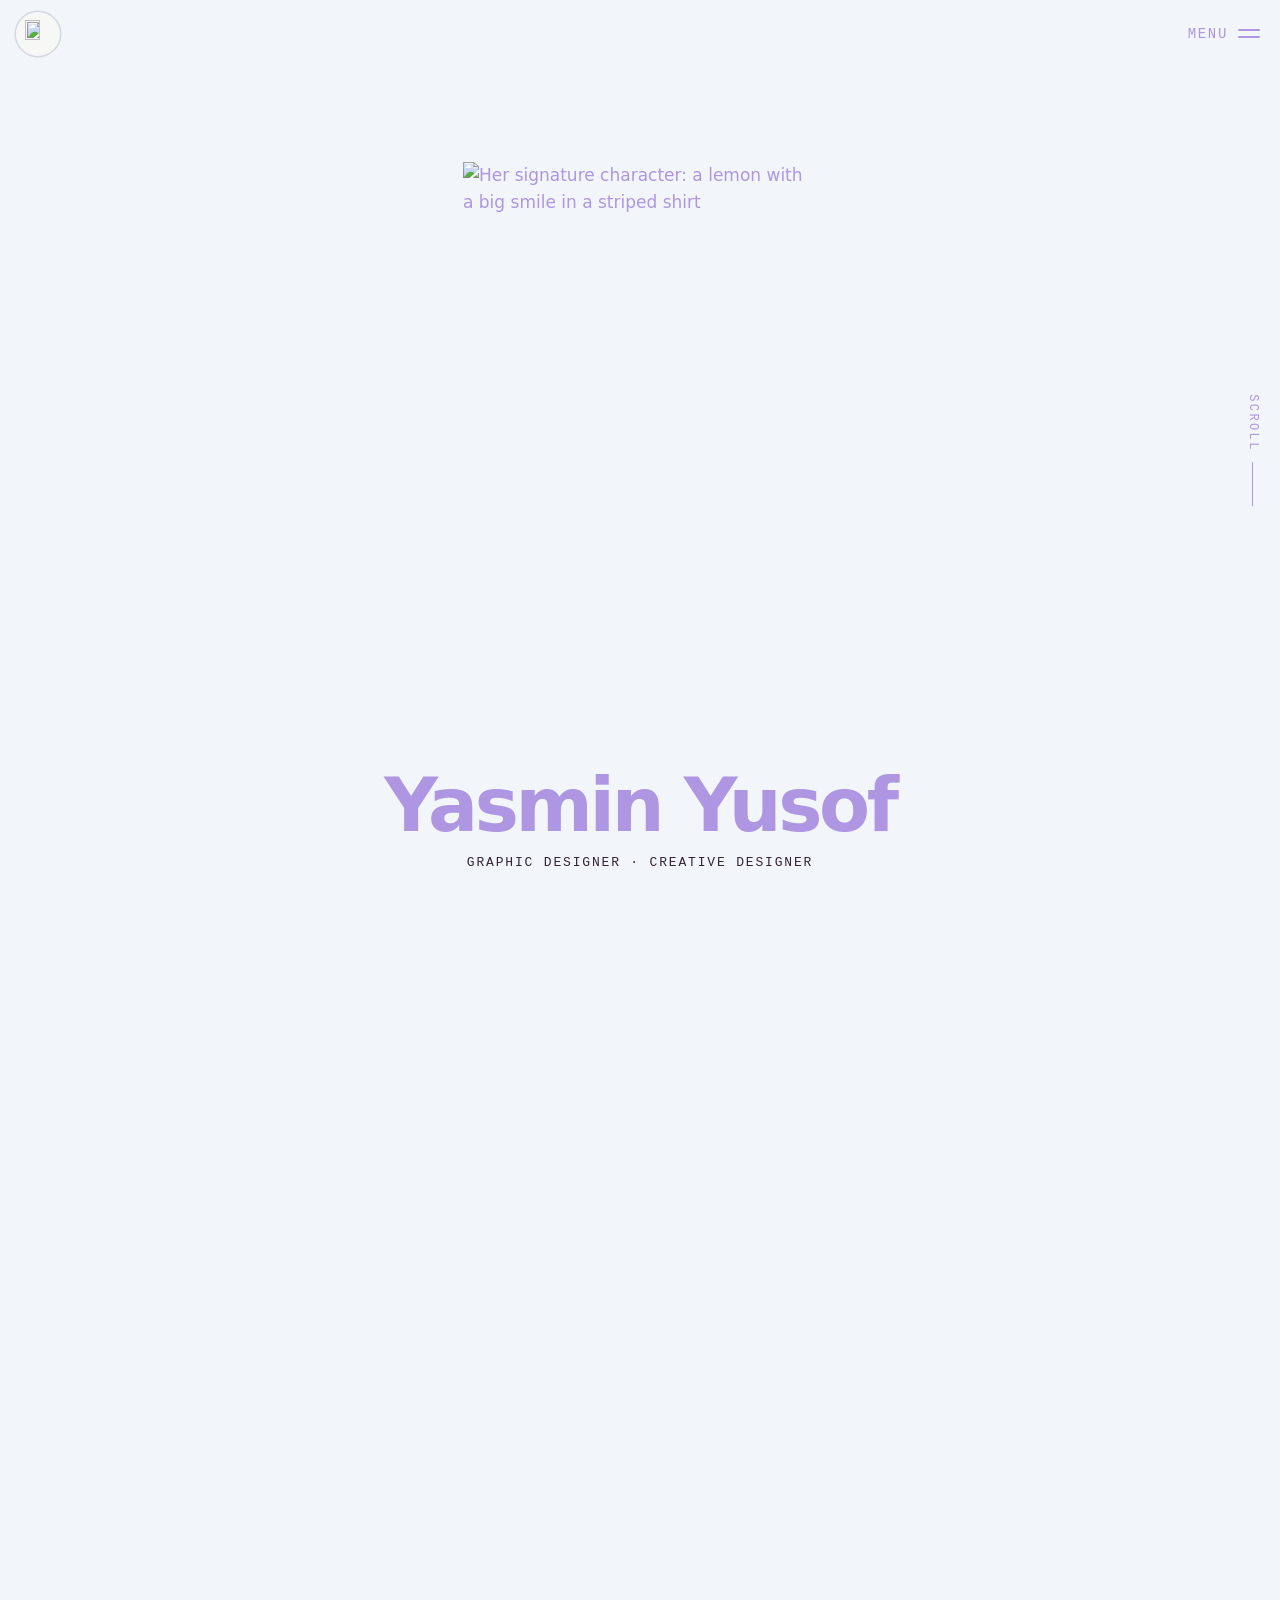
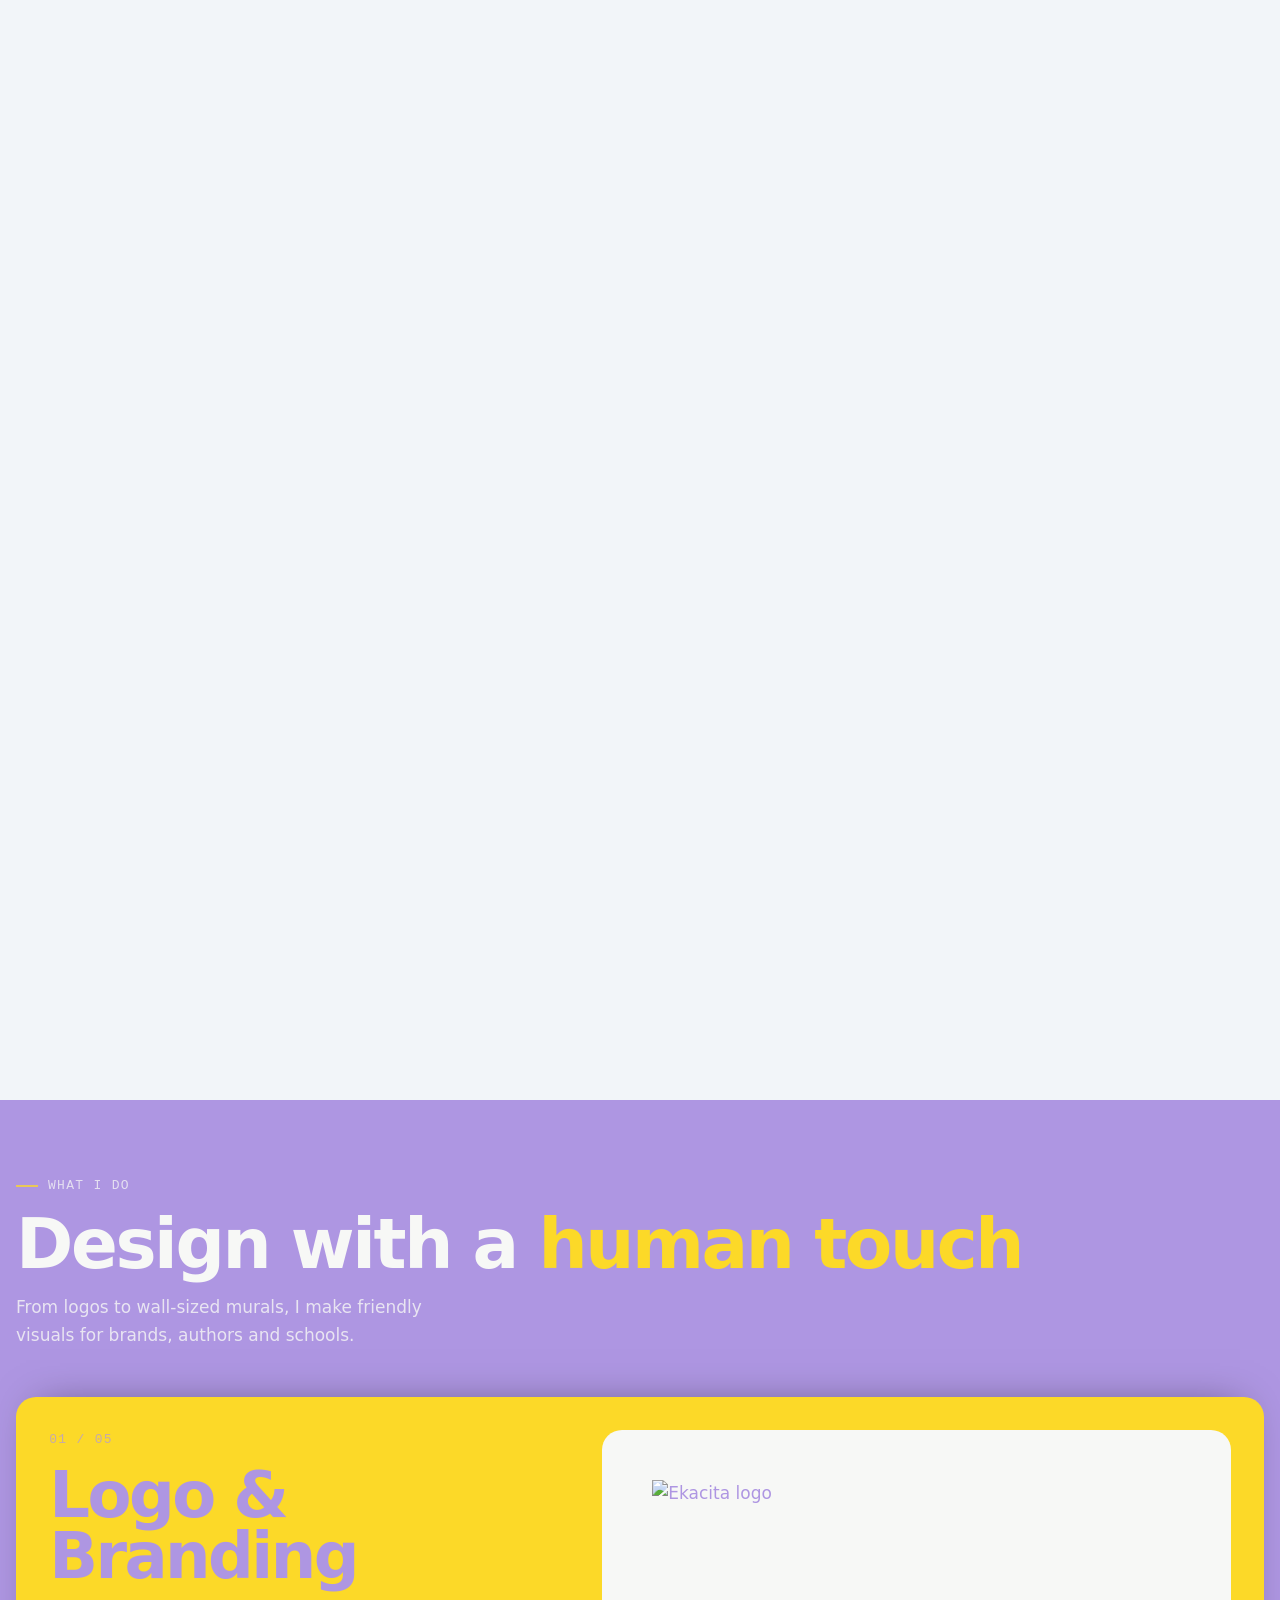
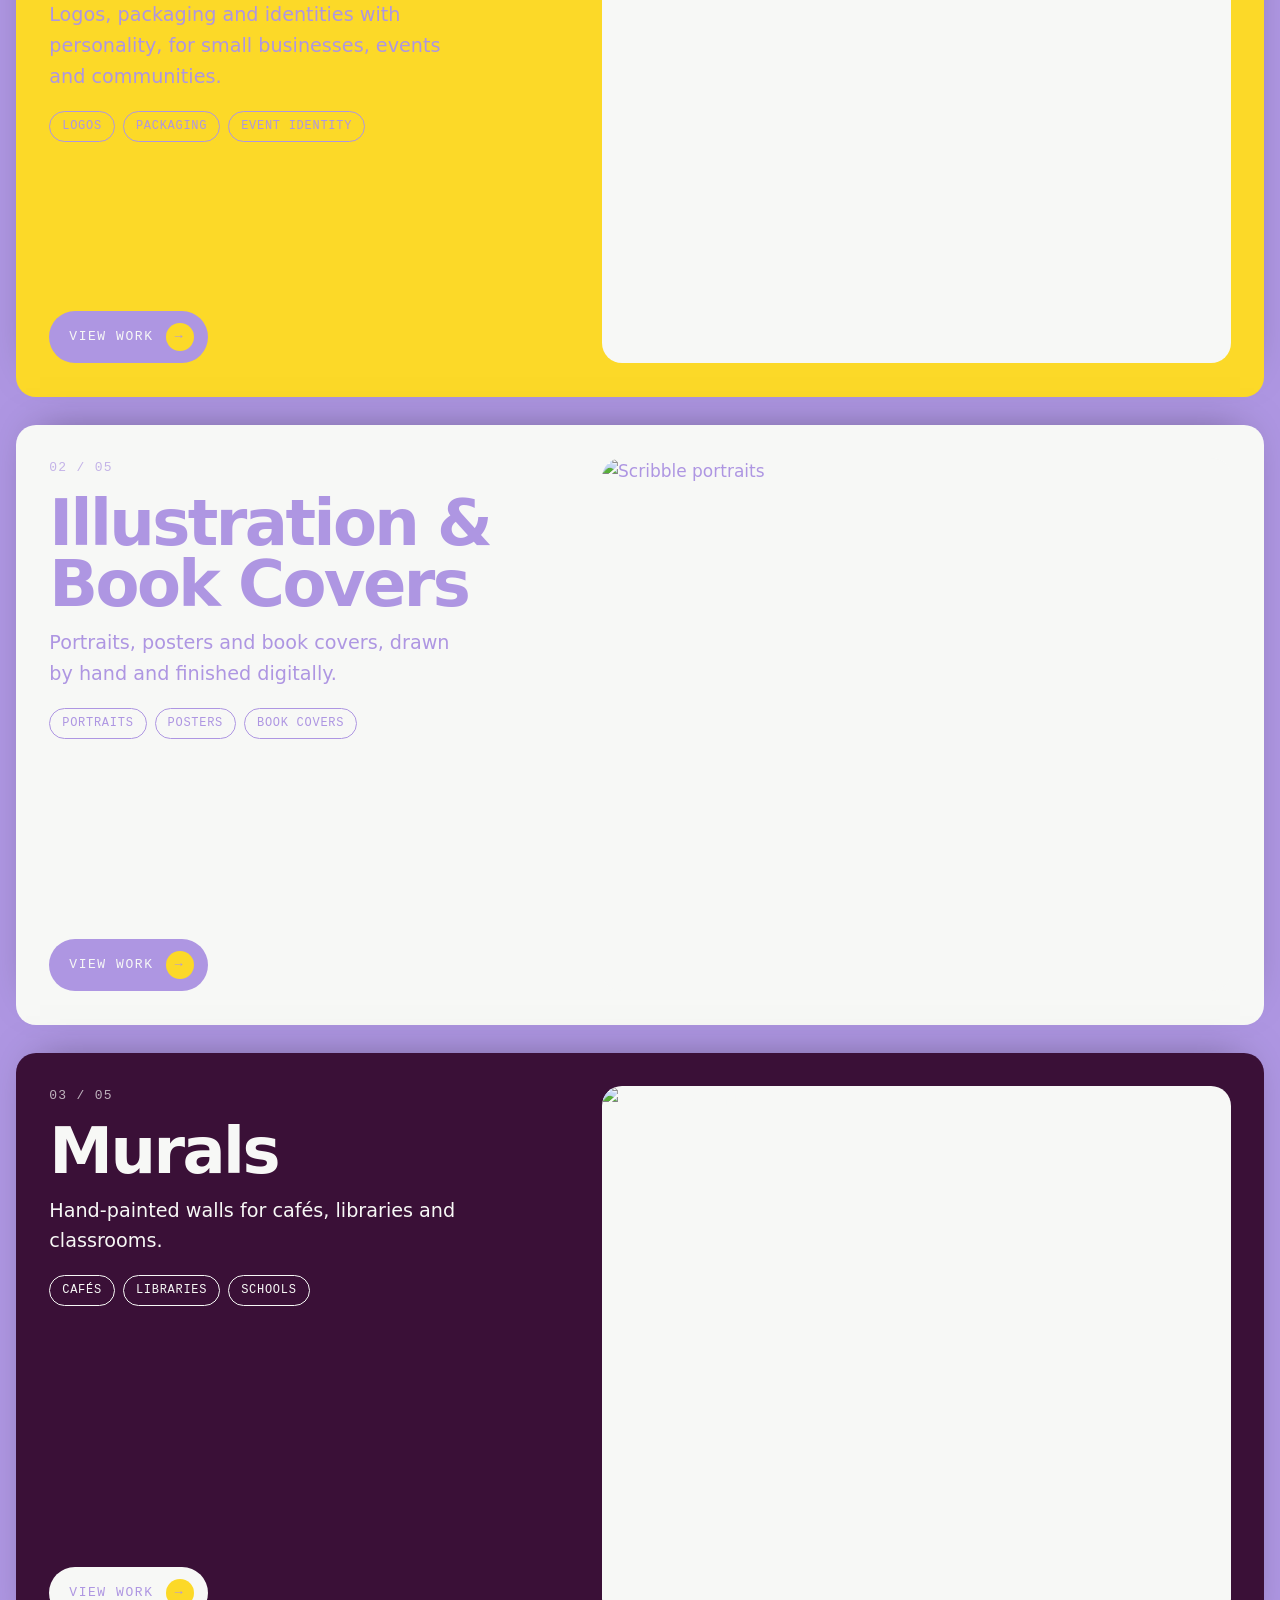
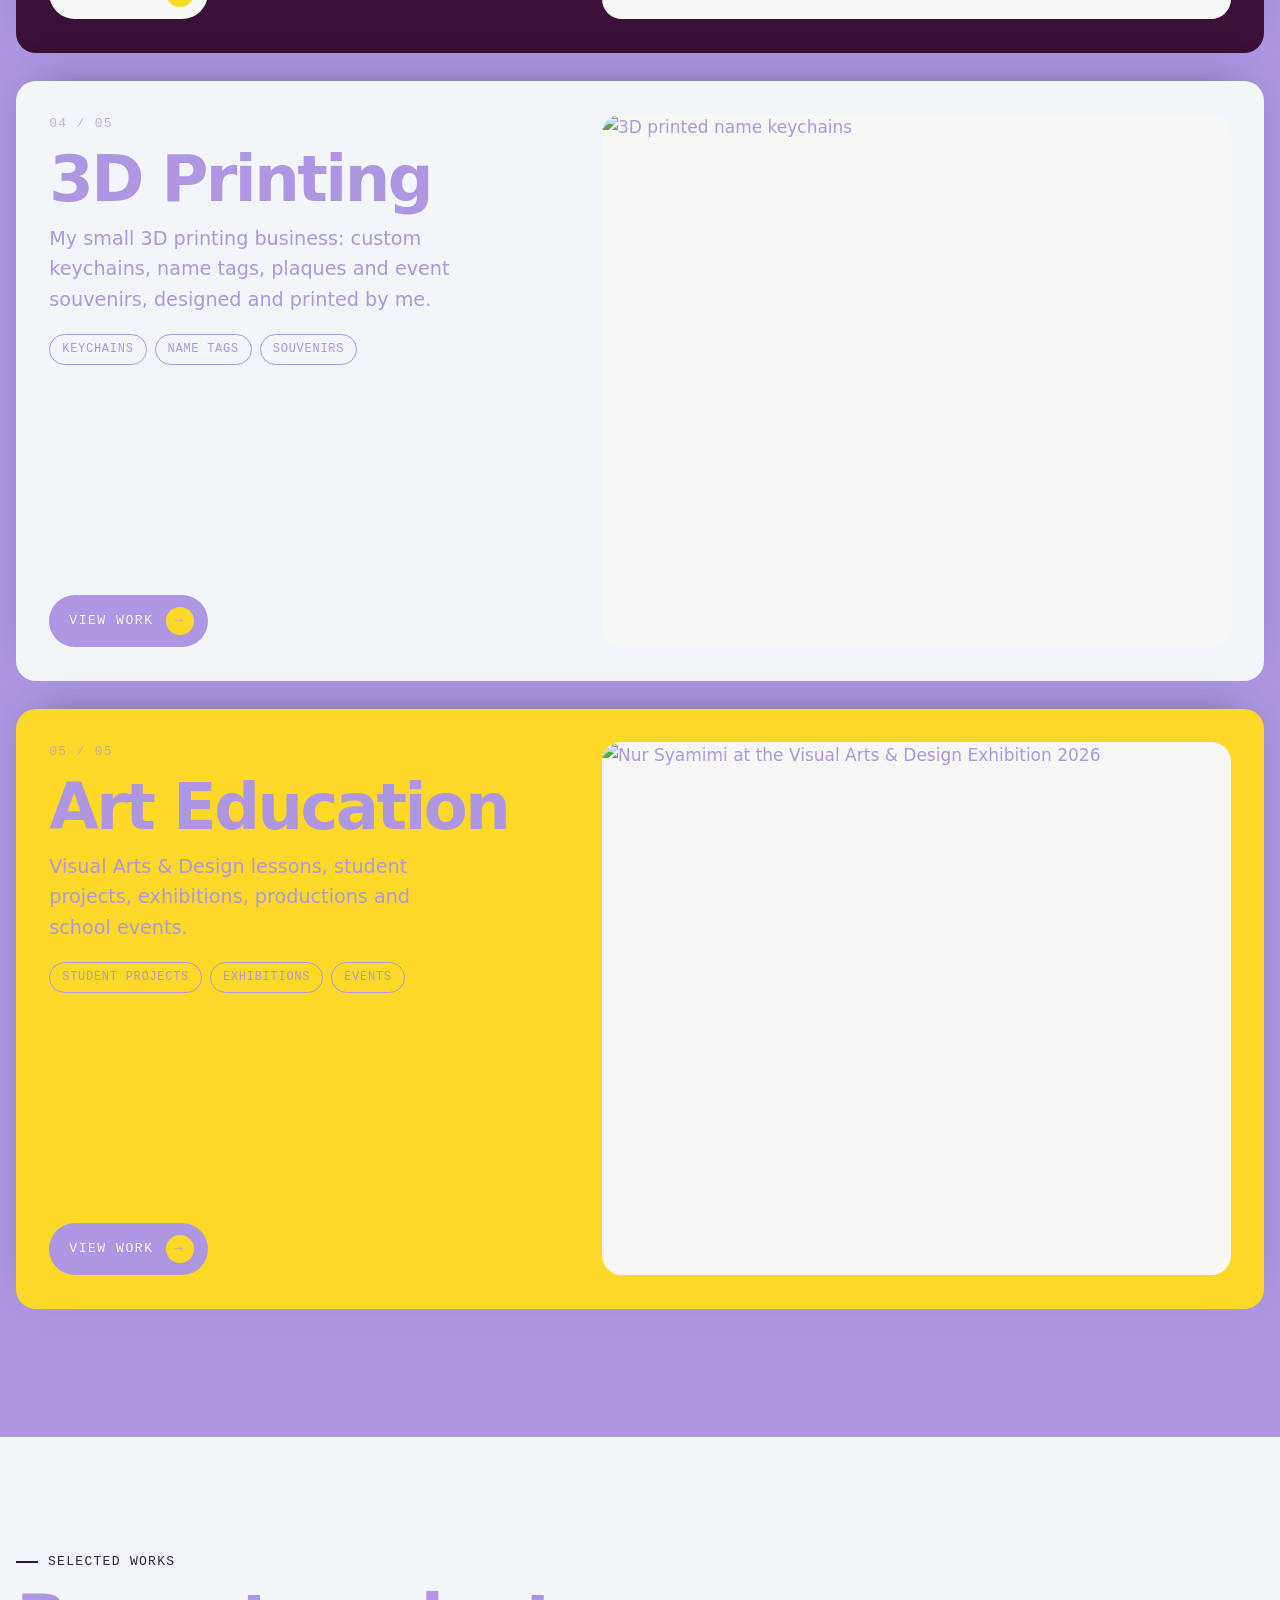
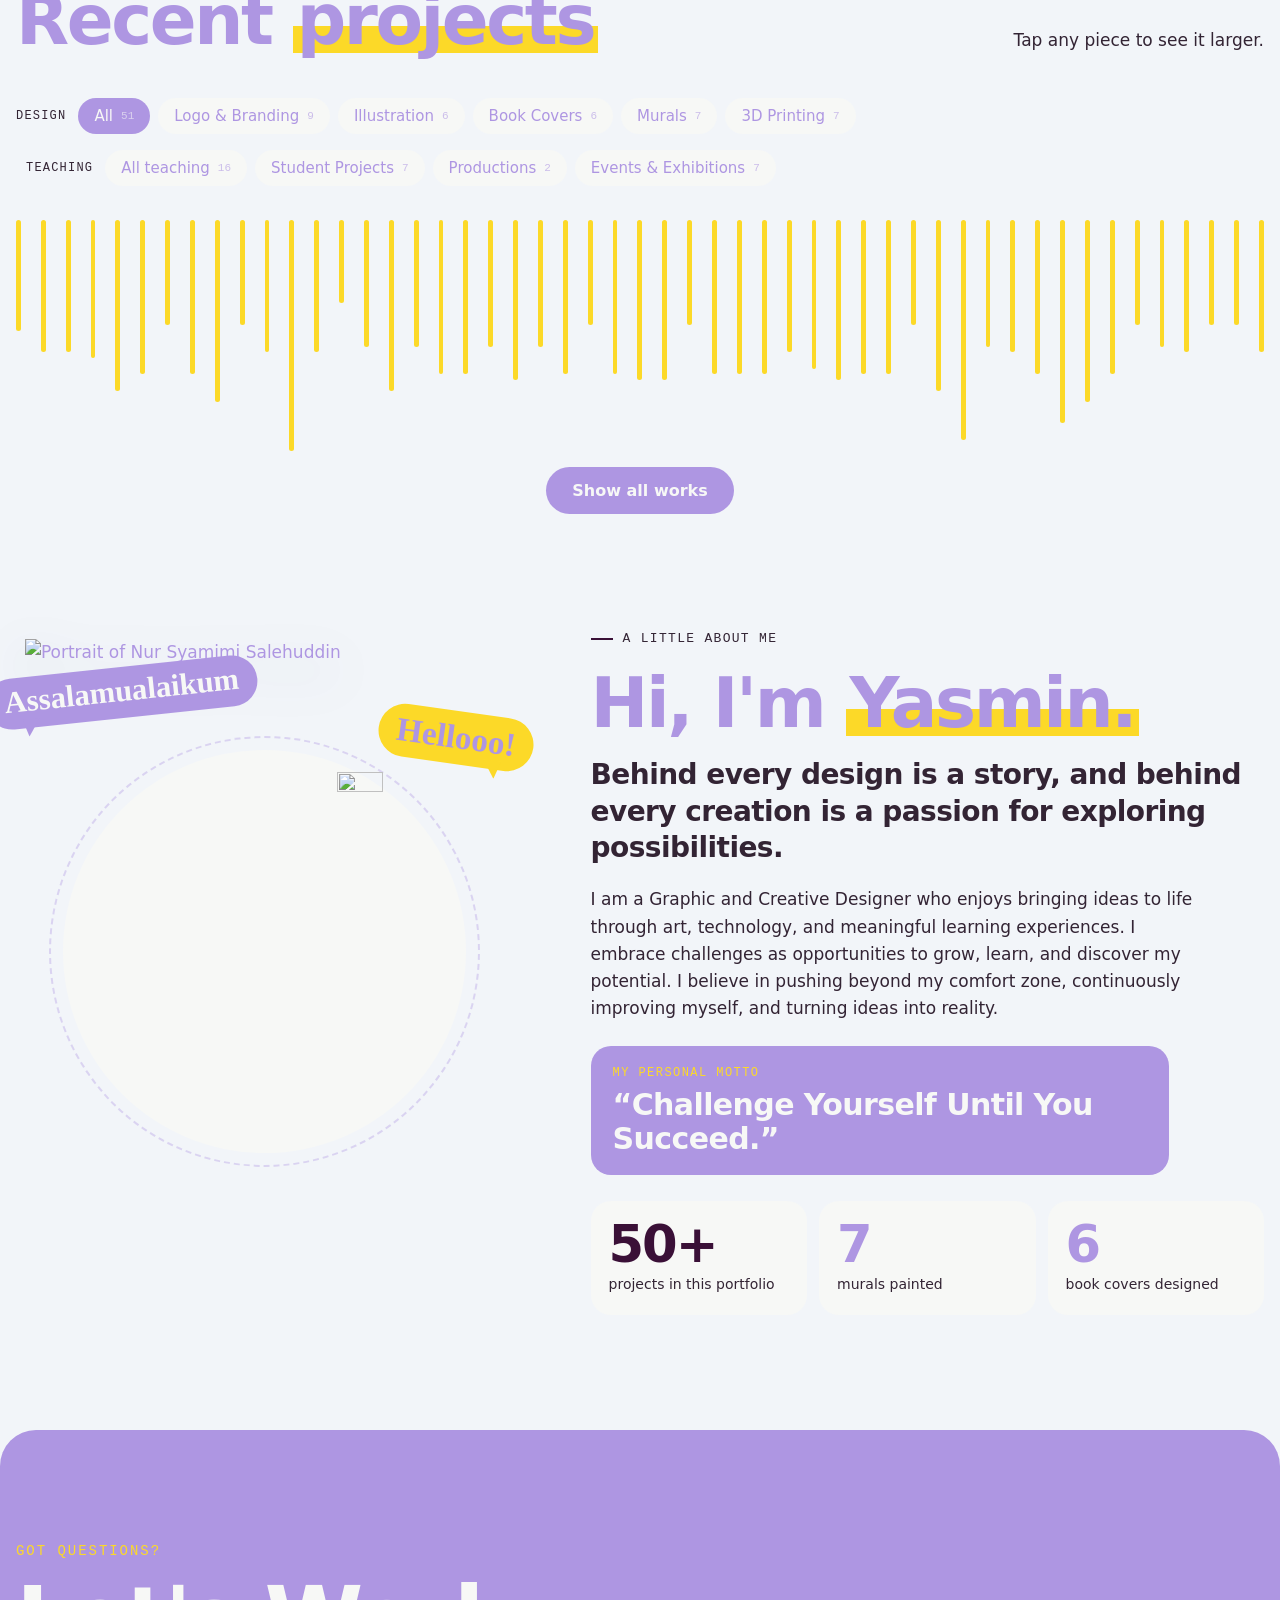
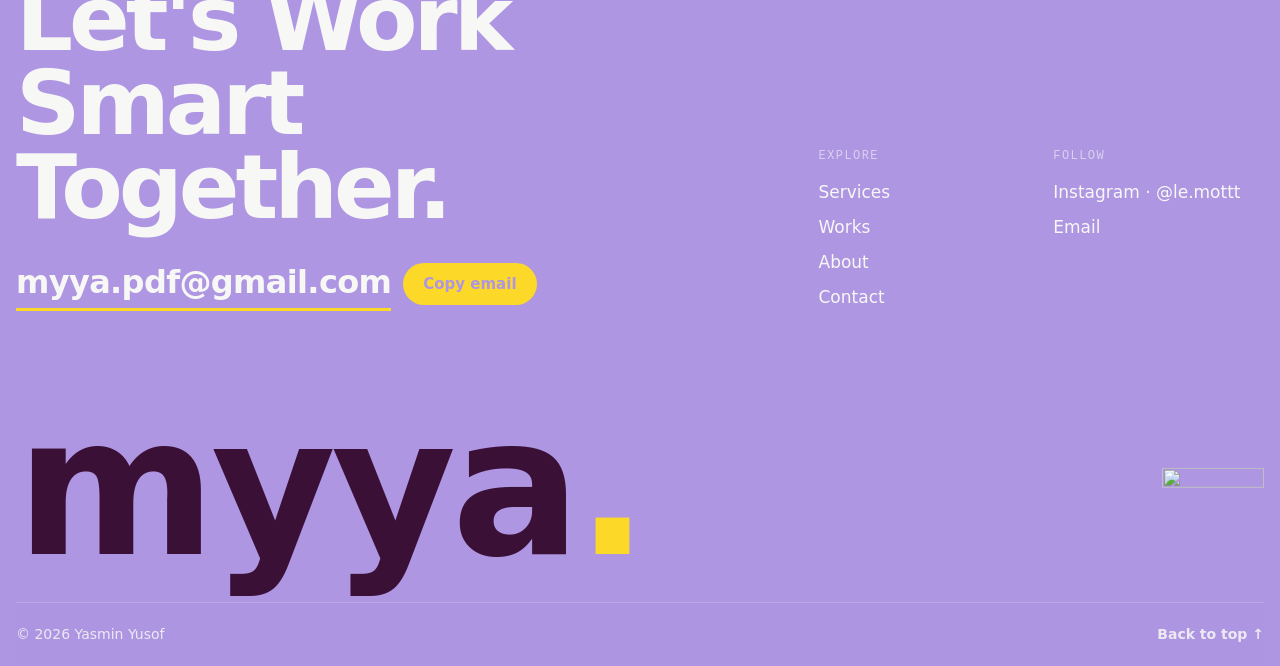
==== commit 2aed8251: "Update index.html" ====
--- a/index.html
+++ b/index.html
@@ -6,9 +6,9 @@
 <meta content="width=device-width, initial-scale=1, viewport-fit=cover" name="viewport"/>
 <meta content="Yasmin Yusof" property="og:title"/>
 <meta content="website" property="og:type"/>
-<meta content="https://mimottt.syamimi-sdin.workers.dev/" property="og:url"/>
+<meta content="https://myya-design.github.io/image/" property="og:url"/>
 <meta content="Graphic and Creative Designer. Logos, illustration, book covers, murals and 3D printing." property="og:description"/>
-<meta content="https://github.com/myya-design/image.git" property="og:image"/>
+<meta content="og.jpg" property="og:image"/>
 <meta content="image/jpeg" property="og:image:type"/>
 <meta content="1200" property="og:image:width"/>
 <meta content="630" property="og:image:height"/>
@@ -22,18 +22,18 @@
 <link rel="preconnect" href="https://fonts.googleapis.com">
 <link rel="preconnect" href="https://fonts.gstatic.com" crossorigin>
 <link href="https://fonts.googleapis.com/css2?family=Calistoga&family=Poppins:ital,wght@0,100;0,200;0,300;0,400;0,500;0,600;0,700;0,800;0,900;1,100;1,200;1,300;1,400;1,500;1,600;1,700;1,800;1,900&family=Spicy+Rice&display=swap" rel="stylesheet">
-<link href="css/styles.css" rel="stylesheet"/>
+<link href="styles.css" rel="stylesheet"/>
 </head>
 <body>
 <header class="hdr" id="hdr">
 <div class="wrap">
-<a aria-label="Yasmin Yusof, back to top" class="brand" href="#top"><span class="dot"><img alt="" height="900" src="https://mimottt.syamimi-sdin.workers.dev/images/face.webp" width="552"/></span><span class="nm">Yasmin Yusof</span></a>
+<a aria-label="Yasmin Yusof, back to top" class="brand" href="#top"><span class="dot"><img alt="" height="900" src="https://myya-design.github.io/image/images/face.webp" width="552"/></span><span class="nm">Yasmin Yusof</span></a>
 <button aria-controls="menu" aria-expanded="false" class="menu-btn" id="menuOpen" type="button">MENU<i aria-hidden="true"></i></button>
 </div>
 </header>
 <div class="overlay" hidden="" id="menu">
 <div class="wrap top">
-<span class="dot"><img alt="" height="900" src="https://mimottt.syamimi-sdin.workers.dev/images/face.webp" width="552"/></span>
+<span class="dot"><img alt="" height="900" src="https://myya-design.github.io/image/images/face.webp" width="552"/></span>
 <button class="menu-btn" id="menuClose" type="button">CLOSE</button>
 </div>
 <nav aria-label="Main" class="wrap">
--- a/styles.css
+++ b/styles.css
@@ -0,0 +1,224 @@
+
+/* Layout: follows the reference studio site. Grey intro with her lemon face; scrolling opens the mouth wide and dives inside, so the navy of the mouth becomes the services section. Then real works in a masonry gallery, about with her photo, navy footer. Single light look on purpose: the grey is her canvas. */
+:root{
+  --bg:#f2f5f9; --bg-2:#d1cdd1; --paper:#F7F8F6; --ink:#ae96e2; --ink-2:#7c66ae;
+  --sun:#FCD928; --clay:#3a1037; --muted:#332434; --line:rgba(28,48,91,.15); --soft:rgba(28,48,91,.07);
+  --f-display:"Calistoga","Arial Narrow",system-ui,sans-serif;
+  --f-body:"Instrument Sans",system-ui,-apple-system,"Segoe UI",Roboto,sans-serif;
+  --f-mono:"DM Mono",ui-monospace,Menlo,Consolas,monospace;
+  --f-hand:"Caveat","Segoe Print","Comic Sans MS",cursive;
+  --hdr:68px; --r:24px;
+  color-scheme:light;
+}
+*,*::before,*::after{box-sizing:border-box}
+html{scroll-behavior:smooth;overflow-x:clip;background:var(--bg)}
+body{margin:0;background:var(--bg);color:var(--ink);font-family:var(--f-body);font-size:17px;line-height:1.6;overflow-x:clip;-webkit-font-smoothing:antialiased}
+img{max-width:100%;height:auto;display:block}
+[hidden]{display:none!important}
+a{color:inherit}
+button{font:inherit;color:inherit}
+:focus-visible{outline:3px solid var(--clay);outline-offset:3px;border-radius:8px}
+.wrap{max-width:1280px;margin-inline:auto;padding-left:max(16px,env(safe-area-inset-left,0px));padding-right:max(16px,env(safe-area-inset-right,0px))}
+section{scroll-margin-top:calc(var(--hdr) + 8px)}
+.eyebrow{font-family:var(--f-mono);font-size:13px;letter-spacing:.1em;text-transform:uppercase;color:var(--muted);margin:0;display:flex;align-items:center;gap:10px}
+.eyebrow::before{content:"";width:22px;height:2px;background:var(--clay)}
+.h2{font-family:var(--f-display);font-weight:720;font-size:clamp(38px,5.4vw,76px);line-height:.98;letter-spacing:-.035em;margin:0;text-wrap:balance}
+.hl{background:linear-gradient(var(--sun),var(--sun)) no-repeat 0 88%/100% 34%;padding:0 .05em;color:var(--ink)}
+
+/* header */
+.hdr{position:fixed;top:0;left:0;right:0;z-index:50;padding-top:env(safe-area-inset-top,0px);color:var(--ink);transition:background .35s,color .35s}
+.hdr.solid{background:var(--ink);color:var(--paper)}
+.hdr .wrap{height:var(--hdr);display:flex;align-items:center;justify-content:space-between;gap:16px}
+.brand{display:flex;align-items:center;gap:12px;text-decoration:none;font-family:var(--f-display);font-weight:700;font-size:18px;letter-spacing:-.02em;white-space:nowrap}
+.dot{width:44px;height:44px;border-radius:50%;background:var(--paper);display:grid;place-items:center;overflow:hidden;flex:none;transition:transform .4s cubic-bezier(.3,1.5,.5,1);box-shadow:0 0 0 1.5px var(--line)}
+.dot img{width:58%;margin-top:18%}
+.brand:hover .dot{transform:rotate(-10deg) scale(1.08)}
+.brand .nm{opacity:0;transform:translateX(-6px);transition:opacity .35s,transform .35s}
+.hdr.solid .brand .nm{opacity:1;transform:none}
+.menu-btn{all:unset;cursor:pointer;font-family:var(--f-mono);font-size:14px;letter-spacing:.12em;padding:10px 4px 10px 14px;display:flex;align-items:center;gap:10px}
+.menu-btn i{display:grid;gap:5px;width:22px}
+.menu-btn i::before,.menu-btn i::after{content:"";height:2px;background:currentColor;border-radius:2px}
+.menu-btn:focus-visible{outline:3px solid var(--clay);outline-offset:3px;border-radius:8px}
+.overlay{position:fixed;inset:0;z-index:70;background:var(--ink);color:var(--paper);display:flex;flex-direction:column;padding-top:env(safe-area-inset-top,0px);padding-bottom:env(safe-area-inset-bottom,0px);animation:fade .35s ease}
+@keyframes fade{from{opacity:0}}
+.overlay .top{height:var(--hdr);display:flex;align-items:center;justify-content:space-between;width:100%}
+.overlay nav{flex:1;display:flex;flex-direction:column;justify-content:center;gap:2px}
+.overlay nav a{font-family:var(--f-display);font-weight:760;font-size:clamp(42px,8.5vw,92px);line-height:1.04;letter-spacing:-.04em;text-decoration:none;display:flex;align-items:baseline;gap:16px;transition:color .25s,transform .35s}
+.overlay nav a:hover{color:var(--sun);transform:translateX(10px)}
+.overlay nav a small{font-family:var(--f-mono);font-size:13px;letter-spacing:.1em;opacity:.55;font-weight:400}
+.overlay .bottom{padding-block:24px;display:flex;flex-wrap:wrap;justify-content:space-between;gap:12px;font-family:var(--f-mono);font-size:13px;letter-spacing:.06em;opacity:.8}
+
+/* intro */
+.intro{position:relative;height:300vh;background:var(--bg)}
+.pin{position:sticky;top:0;height:100vh;height:100svh;overflow:hidden;display:grid;place-items:center}
+.zoom{position:relative;will-change:transform}
+.enter{animation:enter 1.1s cubic-bezier(.3,1.3,.5,1) both}
+@keyframes enter{from{transform:translateY(24%) scale(.85);opacity:0}}
+.rig{position:relative;height:min(64svh,128vw);aspect-ratio:552/900;transition:transform .6s cubic-bezier(.2,.8,.2,1)}
+.rig .base{position:absolute;inset:0;width:100%;height:100%;max-width:none;user-select:none;-webkit-user-drag:none}
+.rig .brow{position:absolute;max-width:none;user-select:none}
+.rig .bl{left:24.7%;top:22.41%;width:21.42%}
+.rig .br{left:60.11%;top:24.77%;width:21.74%}
+.rig svg{position:absolute;inset:0;width:100%;height:100%;overflow:visible}
+.dive{position:absolute;inset:0;background:var(--ink);opacity:0;pointer-events:none}
+.intro-name{position:absolute;left:0;right:0;bottom:max(26px,env(safe-area-inset-bottom,0px));text-align:center;pointer-events:none}
+.intro-name h1{margin:0;font-family:var(--f-display);font-weight:780;font-size:clamp(34px,5.8vw,80px);line-height:.95;letter-spacing:-.045em;text-wrap:balance}
+.intro-name p{margin:12px 0 0;font-family:var(--f-mono);font-size:13px;letter-spacing:.14em;text-transform:uppercase;color:var(--muted)}
+.hint{position:absolute;right:max(18px,env(safe-area-inset-right,0px));top:50%;translate:0 -50%;writing-mode:vertical-rl;font-family:var(--f-mono);font-size:12px;letter-spacing:.2em;display:flex;align-items:center;gap:10px}
+.hint::after{content:"";width:1.5px;height:44px;background:currentColor;animation:drip 1.8s ease-in-out infinite;transform-origin:top}
+@keyframes drip{50%{transform:scaleY(.4)}}
+@media (max-width:640px){.hint{display:none}}
+
+/* services: stacking cards on navy */
+.svc-sec{background:var(--ink);color:var(--paper);padding-block:clamp(40px,6vw,80px) clamp(80px,10vw,140px);margin-top:-1px}
+.svc-head{display:flex;flex-wrap:wrap;justify-content:space-between;align-items:flex-end;gap:16px 40px;margin-bottom:clamp(28px,4vw,48px)}
+.svc-head .t{display:flex;flex-direction:column;gap:14px}
+.svc-head .eyebrow{color:var(--paper);opacity:.75}
+.svc-head .eyebrow::before{background:var(--sun)}
+.svc-head p{margin:0;max-width:25em;opacity:.8}
+.svc-head .hl{background:none;color:var(--sun);padding:0}
+.cards{display:flex;flex-direction:column;gap:28px}
+.scard{position:sticky;top:calc(var(--hdr) + 14px + var(--i) * 16px);min-height:min(72svh,600px);border-radius:20px;padding:clamp(20px,2.6vw,34px);display:grid;grid-template-columns:minmax(0,.9fr) minmax(0,1.1fr);gap:clamp(18px,3vw,40px);color:var(--ink);transform:scale(var(--s,1));transform-origin:50% 0;box-shadow:0 -12px 40px -24px rgba(0,0,0,.5)}
+.scard .txt{display:flex;flex-direction:column;gap:14px;min-width:0}
+.scard .num{font-family:var(--f-mono);font-size:13px;letter-spacing:.1em;opacity:.7}
+.scard h3{margin:0;font-family:var(--f-display);font-weight:760;font-size:clamp(36px,5vw,72px);line-height:.95;letter-spacing:-.04em;text-wrap:balance}
+.scard p{margin:0;font-size:clamp(16px,1.5vw,20px);max-width:22em}
+.scard ul{display:flex;flex-wrap:wrap;gap:8px;list-style:none;margin:4px 0 0;padding:0}
+.scard li{font-family:var(--f-mono);font-size:12px;letter-spacing:.06em;text-transform:uppercase;border:1.5px solid currentColor;border-radius:999px;padding:5px 12px}
+.view{margin-top:auto;align-self:flex-start;display:inline-flex;align-items:center;gap:12px;background:var(--ink);color:var(--paper);text-decoration:none;font-family:var(--f-mono);font-size:13px;letter-spacing:.12em;border-radius:999px;padding:12px 14px 12px 20px;transition:gap .3s;border:none;cursor:pointer}
+.view i{font-style:normal;width:28px;height:28px;border-radius:50%;background:var(--sun);color:var(--ink);display:grid;place-items:center;transition:rotate .3s}
+.view:hover{gap:18px}
+.view:hover i{rotate:-45deg}
+.scard .pic{position:relative;border-radius:20px;overflow:hidden;min-height:260px;background:var(--paper)}
+.scard .pic img{position:absolute;inset:0;width:100%;height:100%;object-fit:cover;transition:transform .8s cubic-bezier(.2,.8,.2,1)}
+.scard .pic.fit img{object-fit:contain;padding:8%}
+.scard:hover .pic img{transform:scale(1.04)}
+.c1{background:var(--sun)}
+.c2{background:var(--paper)}
+.c3{background:var(--clay);color:var(--paper)}
+.c3 .view{background:var(--paper);color:var(--ink)}
+.c4{background:var(--bg)}
+.c5{background:var(--sun)}
+.scard .pic.top img{object-position:50% 30%}
+@media (max-width:780px){.scard{grid-template-columns:1fr;min-height:0}.scard .pic{aspect-ratio:4/3;min-height:0}.view{margin-top:4px}}
+
+/* works */
+.sec{padding-block:clamp(70px,9vw,130px)}
+.head{display:flex;flex-wrap:wrap;justify-content:space-between;align-items:flex-end;gap:18px 40px;margin-bottom:clamp(26px,3.5vw,44px)}
+.head .t{display:flex;flex-direction:column;gap:14px;min-width:0}
+.head .sub{margin:0;max-width:25em;color:var(--muted)}
+.filters{display:flex;flex-wrap:wrap;gap:8px;margin-bottom:clamp(22px,3vw,34px)}
+.filters button{font:500 15px var(--f-body);color:var(--ink);background:var(--paper);border:none;border-radius:999px;padding:9px 16px;cursor:pointer;transition:background .25s,color .25s;display:inline-flex;gap:8px;align-items:center}
+.filters button small{font-family:var(--f-mono);font-size:11px;opacity:.6}
+.filters button:hover{background:var(--bg-2)}
+.filters button[aria-pressed="true"]{background:var(--ink);color:var(--paper)}
+.filters .fl{font-family:var(--f-mono);font-size:12px;letter-spacing:.1em;text-transform:uppercase;color:var(--muted);align-self:center;margin:0 4px 0 10px}
+.filters .fl:first-child{margin-left:0}
+.filters .br{flex-basis:100%;height:0}
+.work .ph{position:relative}
+.work .count{position:absolute;right:10px;bottom:10px;background:var(--ink);color:var(--paper);font-family:var(--f-mono);font-size:11px;letter-spacing:.06em;border-radius:999px;padding:4px 10px}
+.masonry{display:flex;gap:20px;align-items:flex-start}
+.mcol{flex:1 1 0;min-width:0;display:flex;flex-direction:column;gap:20px}
+.work{margin:0;background:var(--sun);border-radius:var(--r);overflow:hidden;cursor:zoom-in;display:block;width:100%;padding:0;border:none;text-align:left}
+.work.show{animation:pop .5s cubic-bezier(.3,1.3,.5,1)}
+@keyframes pop{from{transform:scale(.95);opacity:0}}
+.work .ph{overflow:hidden;margin:8px 8px 0;border-radius:calc(var(--r) - 8px);background:#fff}
+.work img{width:100%;height:auto;transition:transform .7s cubic-bezier(.2,.8,.2,1)}
+.work:hover img{transform:scale(1.04)}
+.work .cap{display:flex;justify-content:space-between;align-items:flex-start;gap:12px;padding:12px 16px 14px}
+.work .cap b{font-family:var(--f-display);font-weight:680;font-size:19px;letter-spacing:-.02em;line-height:1.15;display:block}
+.work .cap small{color:var(--muted);font-size:13px}
+.work .cat{flex:none;font-family:var(--f-mono);font-size:10.5px;letter-spacing:.08em;text-transform:uppercase;border:1.5px solid var(--ink);border-radius:999px;padding:3px 9px;margin-top:2px}
+.more-row{display:flex;justify-content:center;margin-top:16px}
+.more-btn{font:600 16px var(--f-body);background:var(--ink);color:var(--paper);border:none;border-radius:999px;padding:14px 26px;cursor:pointer;transition:transform .25s,background .25s}
+.more-btn:hover{transform:translateY(-2px);background:var(--clay)}
+
+/* lightbox */
+.lb{position:fixed;inset:0;z-index:80;background:rgba(54, 17, 50, 0.94);display:flex;flex-direction:column;align-items:center;justify-content:center;gap:16px;padding:calc(env(safe-area-inset-top,0px) + 64px) max(16px,env(safe-area-inset-right,0px)) calc(env(safe-area-inset-bottom,0px) + 24px) max(16px,env(safe-area-inset-left,0px));animation:fade .25s ease;color:var(--paper)}
+.lb img{max-width:min(1100px,100%);max-height:calc(100svh - 260px);width:auto;height:auto;object-fit:contain;border-radius:14px;background:#fff}
+.lb .lcap{text-align:center}
+.lb .lcap b{font-family:var(--f-display);font-size:22px;letter-spacing:-.02em;display:block}
+.lb .lcap span{font-size:14px;opacity:.75}
+.lb .lcap{max-width:44em}
+.lb .lcap p{margin:8px 0 0;font-size:15px;line-height:1.55;opacity:.9}
+.lb .lcap .n{display:inline-block;margin-top:8px;font-family:var(--f-mono);font-size:12px;letter-spacing:.08em;color:var(--sun)}
+.lb button{position:absolute;border:none;cursor:pointer;background:var(--paper);color:var(--ink);border-radius:999px;font-family:var(--f-mono);font-size:14px;letter-spacing:.08em}
+.lb .x{top:calc(env(safe-area-inset-top,0px) + 14px);right:max(16px,env(safe-area-inset-right,0px));padding:10px 16px}
+.lb .pv,.lb .nx{top:50%;translate:0 -50%;width:48px;height:48px;font-size:20px}
+.lb .pv{left:max(12px,env(safe-area-inset-left,0px))}
+.lb .nx{right:max(12px,env(safe-area-inset-right,0px))}
+@media (max-width:640px){.lb .pv,.lb .nx{top:auto;bottom:calc(env(safe-area-inset-bottom,0px) + 16px);translate:none}}
+
+/* about */
+.about{display:grid;grid-template-columns:.85fr 1.15fr;gap:clamp(32px,6vw,96px);align-items:center}
+.photo{position:relative;max-width:480px;width:100%;justify-self:center;aspect-ratio:866/1000;isolation:isolate}
+.photo .disc{position:absolute;left:8%;right:8%;top:10%;aspect-ratio:1;border-radius:50%;background:var(--paper);z-index:-2}
+.photo .disc::after{content:"";position:absolute;inset:-14px;border-radius:50%;border:2px dashed var(--ink);opacity:.35;animation:spin 40s linear infinite}
+@keyframes spin{to{rotate:360deg}}
+.photo .me{position:absolute;left:0;right:0;bottom:0;width:100%;z-index:1;filter:drop-shadow(0 18px 24px rgba(28,48,91,.18))}
+.photo .buddy{position:absolute;right:4%;top:14%;width:31%;z-index:0;transform-origin:20% 90%;animation:peek 7s cubic-bezier(.45,0,.3,1) infinite}
+@keyframes peek{
+  0%,100%{transform:translate(-55%,14%) rotate(-14deg)}
+  14%{transform:translate(6%,-4%) rotate(10deg)}
+  22%{transform:translate(2%,0) rotate(4deg)}
+  30%{transform:translate(6%,-3%) rotate(9deg)}
+  38%{transform:translate(2%,0) rotate(4deg)}
+  56%{transform:translate(2%,0) rotate(6deg)}
+  70%{transform:translate(-55%,14%) rotate(-14deg)}}
+.photo:hover .buddy{animation-duration:3.5s}
+.bub{position:absolute;z-index:2;font-family:var(--f-hand);font-weight:600;line-height:1;padding:9px 18px 11px;border-radius:999px;white-space:nowrap;animation:bubble 7s ease-in-out infinite}
+.bub.salam{left:-8%;top:-5%;background:var(--ink);color:var(--paper);font-size:clamp(24px,2.4vw,32px);rotate:-6deg}
+.bub.heyyo{right:-6%;top:3%;background:var(--sun);color:var(--ink);font-size:clamp(26px,2.6vw,34px);rotate:8deg;animation-name:bubble2}
+.bub.salam::after,.bub.heyyo::after{content:"";position:absolute;bottom:-9px;width:18px;height:18px;background:inherit;clip-path:polygon(0 0,100% 0,30% 100%)}
+.bub.salam::after{left:34px}
+.bub.heyyo::after{right:30px;clip-path:polygon(0 0,100% 0,70% 100%)}
+@keyframes bubble{0%,100%{transform:translateY(0) scale(1)}50%{transform:translateY(-6px) scale(1.03)}}
+@keyframes bubble2{0%,12%{transform:scale(0);opacity:0}18%,62%{transform:scale(1);opacity:1}70%,100%{transform:scale(0);opacity:0}}
+.about-copy{min-width:0;display:flex;flex-direction:column;gap:20px}
+.about-copy .lede{margin:0;font-family:var(--f-display);font-weight:560;font-size:clamp(21px,2.2vw,28px);line-height:1.3;letter-spacing:-.02em}
+.about-copy .motto{margin:4px 0 0;padding:18px 22px;background:var(--ink);color:var(--paper);border-radius:20px;display:flex;flex-direction:column;gap:4px;max-width:34em}
+.motto small{font-family:var(--f-mono);font-size:12px;letter-spacing:.12em;text-transform:uppercase;color:var(--sun)}
+.motto b{font-family:var(--f-display);font-weight:700;font-size:clamp(22px,2.4vw,30px);letter-spacing:-.02em;line-height:1.15}
+.about-copy .big{margin:0;font-family:var(--f-display);font-weight:560;font-size:clamp(22px,2.4vw,31px);line-height:1.25;letter-spacing:-.02em}
+.about-copy .big em{font-style:normal;color:var(--clay)}
+.about-copy p{margin:0;color:var(--muted);max-width:36em}
+.stats{display:grid;grid-template-columns:repeat(3,minmax(0,1fr));gap:12px;margin-top:6px}
+.stat{background:var(--paper);border-radius:20px;padding:18px}
+.stat b{display:block;font-family:var(--f-display);font-weight:760;font-size:clamp(36px,4vw,54px);line-height:1;letter-spacing:-.04em;font-variant-numeric:tabular-nums}
+.stat span{font-size:14px;color:var(--muted)}
+.stat:first-child b{color:var(--clay)}
+@media (max-width:880px){.about{grid-template-columns:1fr}.photo{margin-top:56px;max-width:400px}.bub.heyyo{right:0}.bub.salam{left:0;top:-9%}}
+@media (max-width:480px){.stats{grid-template-columns:1fr}}
+
+/* footer */
+.foot{background:var(--ink);color:var(--paper);border-radius:clamp(20px,5vw,36px) clamp(20px,5vw,36px) 0 0;overflow:hidden}
+.foot .wrap{padding-block:clamp(64px,9vw,110px) 0;display:grid;grid-template-columns:1.25fr .75fr;gap:40px 60px}
+.got{margin:0;font-family:var(--f-mono);font-size:14px;letter-spacing:.14em;color:var(--sun)}
+.foot h2{font-family:var(--f-display);font-weight:760;font-size:clamp(44px,7vw,100px);line-height:.94;letter-spacing:-.045em;margin:14px 0 28px;text-wrap:balance}
+.mailrow{display:flex;flex-wrap:wrap;align-items:center;gap:12px}
+.email{font-family:var(--f-display);font-weight:560;font-size:clamp(20px,2.6vw,32px);letter-spacing:-.02em;border-bottom:3px solid var(--sun);user-select:all;overflow-wrap:anywhere}
+.copy{font:600 15px var(--f-body);background:var(--sun);color:var(--ink);border:none;border-radius:999px;padding:12px 20px;cursor:pointer;transition:transform .25s}
+.copy:hover{transform:translateY(-2px)}
+.copied{font-family:var(--f-hand);font-weight:600;font-size:24px;color:var(--sun);min-height:1.2em}
+.links{display:grid;grid-template-columns:1fr 1fr;gap:24px;align-content:end}
+.links h4{margin:0 0 12px;font-family:var(--f-mono);font-weight:500;font-size:12px;letter-spacing:.12em;text-transform:uppercase;opacity:.6}
+.links ul{list-style:none;margin:0;padding:0;display:grid;gap:8px}
+.links a{text-decoration:none;font-weight:500;background:linear-gradient(var(--sun),var(--sun)) no-repeat 0 100%/0 2px;transition:background-size .3s}
+.links a:hover{background-size:100% 2px}
+.sign{grid-column:1/-1;display:flex;align-items:flex-end;justify-content:space-between;gap:20px;margin-top:clamp(20px,4vw,50px)}
+.sign .big{font-family:var(--f-display);font-weight:800;font-size:clamp(64px,15vw,220px);line-height:.78;letter-spacing:-.026em;color:#3a1037;white-space:nowrap;user-select:none}
+.sign .big span{color:var(--sun)}
+.peek{width:clamp(70px,8vw,110px);flex:none;margin-bottom:-6px;transform:translateY(40%);transition:transform 1s cubic-bezier(.3,1.4,.5,1)}
+.peek.up{transform:translateY(12%)}
+.legal{grid-column:1/-1;position:relative;z-index:2;background:var(--ink);display:flex;flex-wrap:wrap;justify-content:space-between;gap:10px;font-size:14px;opacity:.85;border-top:1px solid rgba(247,248,246,.18);padding-block:20px max(20px,env(safe-area-inset-bottom,0px))}
+.legal a{text-decoration:none;font-weight:600}
+@media (max-width:820px){.foot .wrap{grid-template-columns:1fr}}
+
+.pre{opacity:0;transform:translateY(40px)}
+.rin{opacity:1;transform:none;transition:opacity .8s cubic-bezier(.2,.8,.2,1),transform .8s cubic-bezier(.2,.8,.2,1);transition-delay:var(--d,0s)}
+@media (prefers-reduced-motion:reduce){
+  html{scroll-behavior:auto}
+  *,*::before,*::after{animation-duration:.001ms!important;animation-delay:0s!important;animation-iteration-count:1!important;transition-duration:.001ms!important}
+  .intro{height:auto}
+  .pin{position:relative}
+}
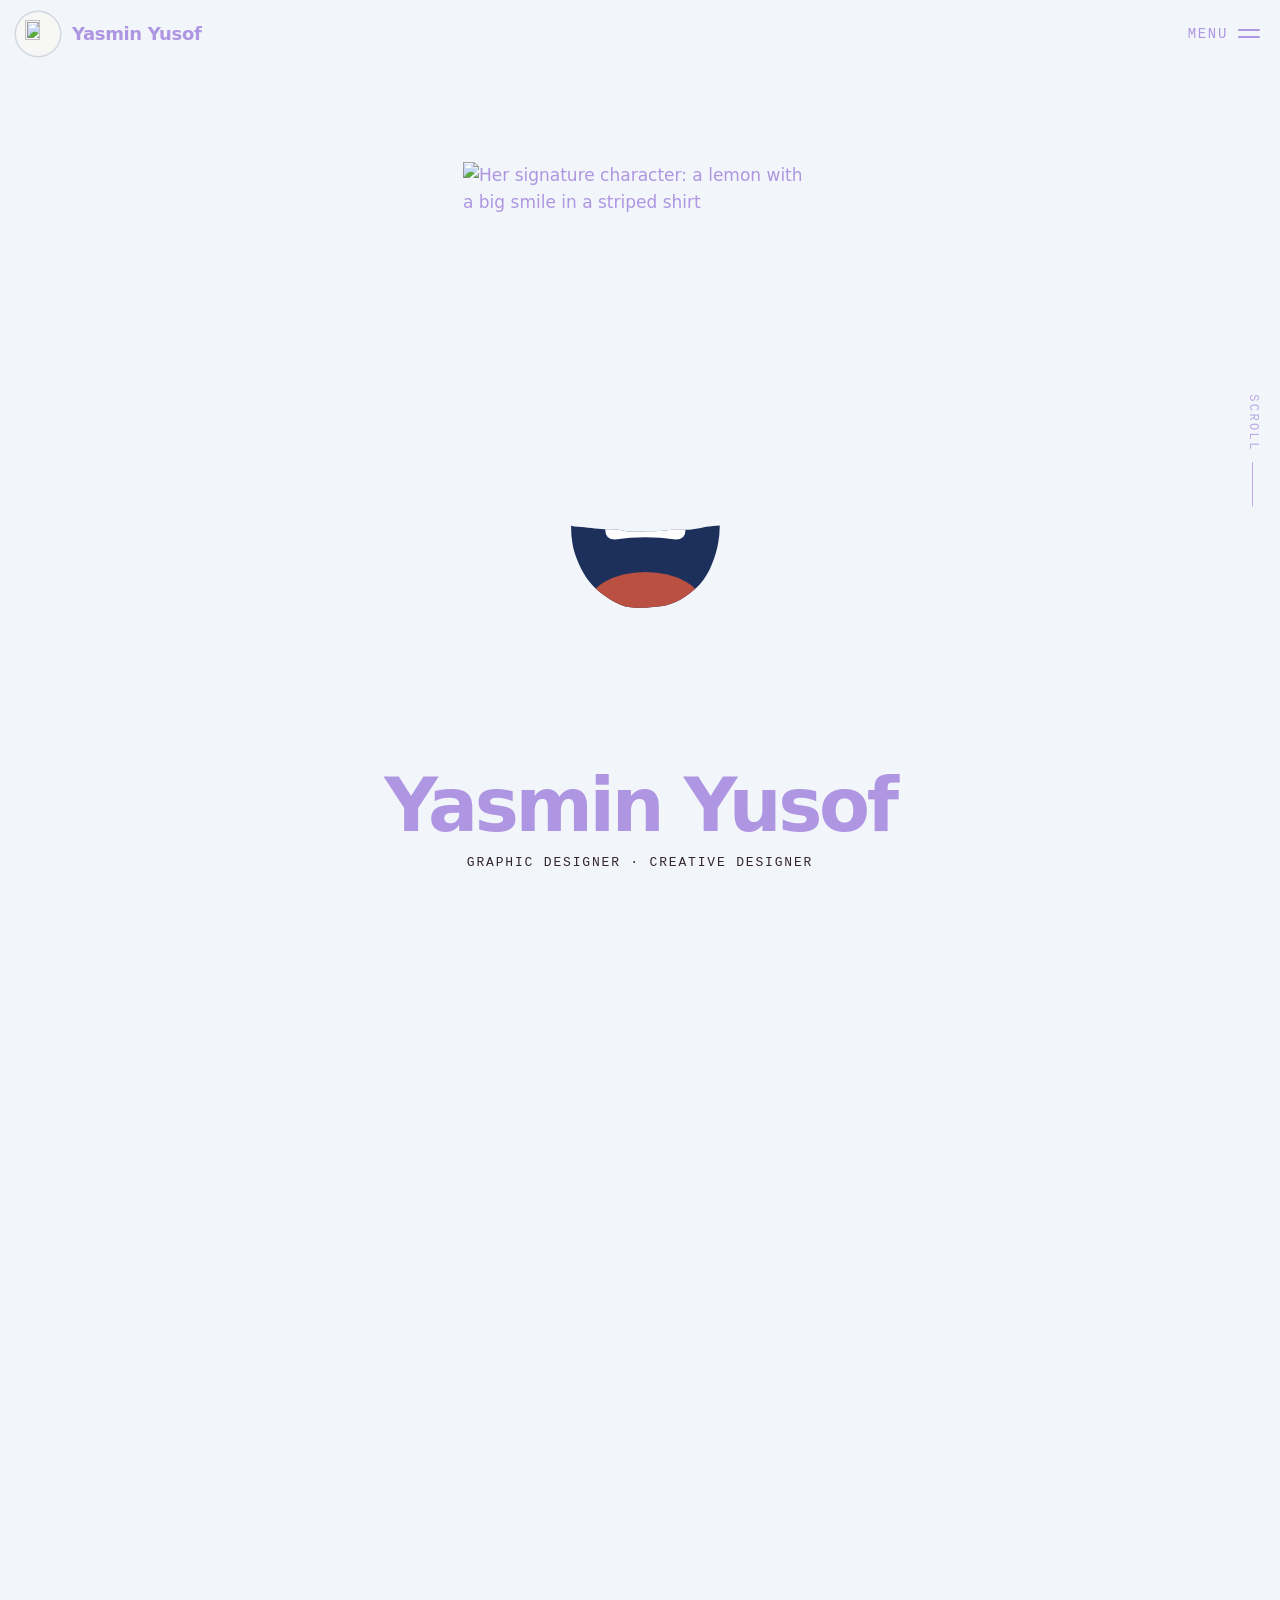
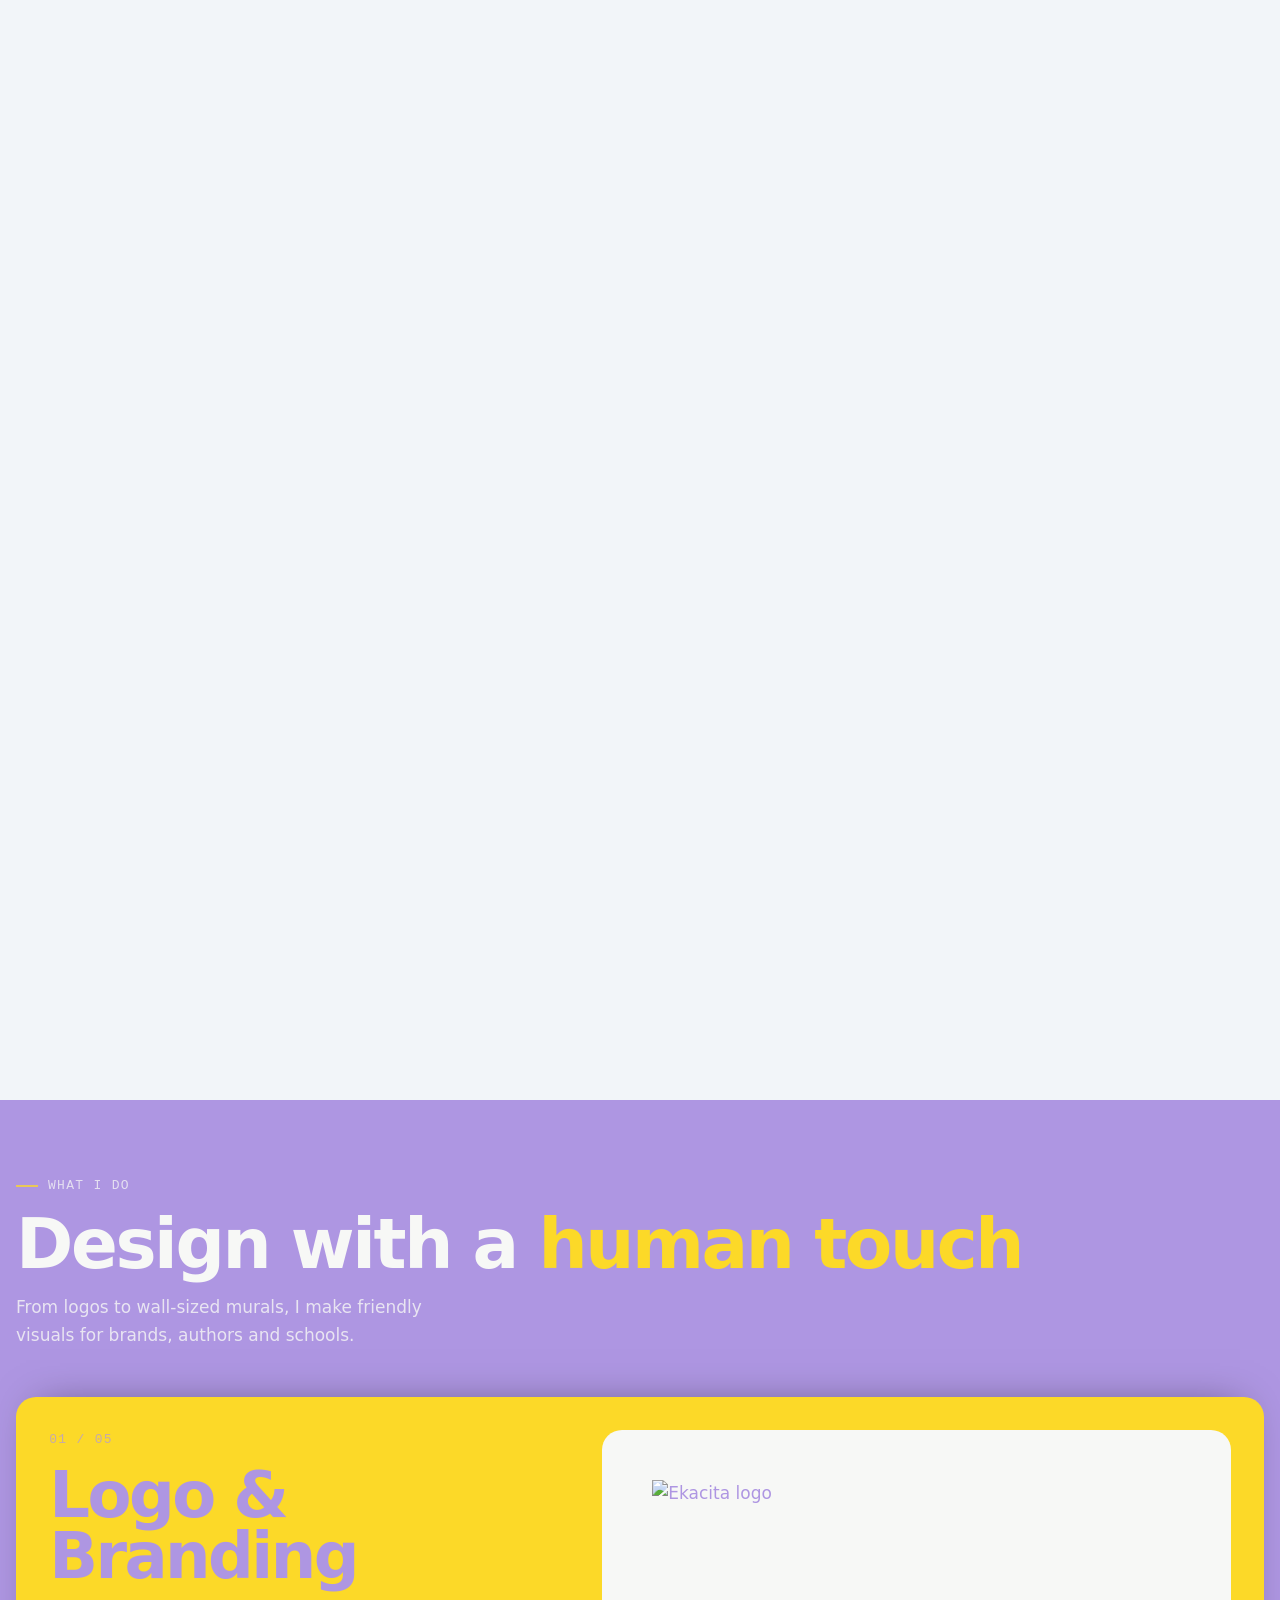
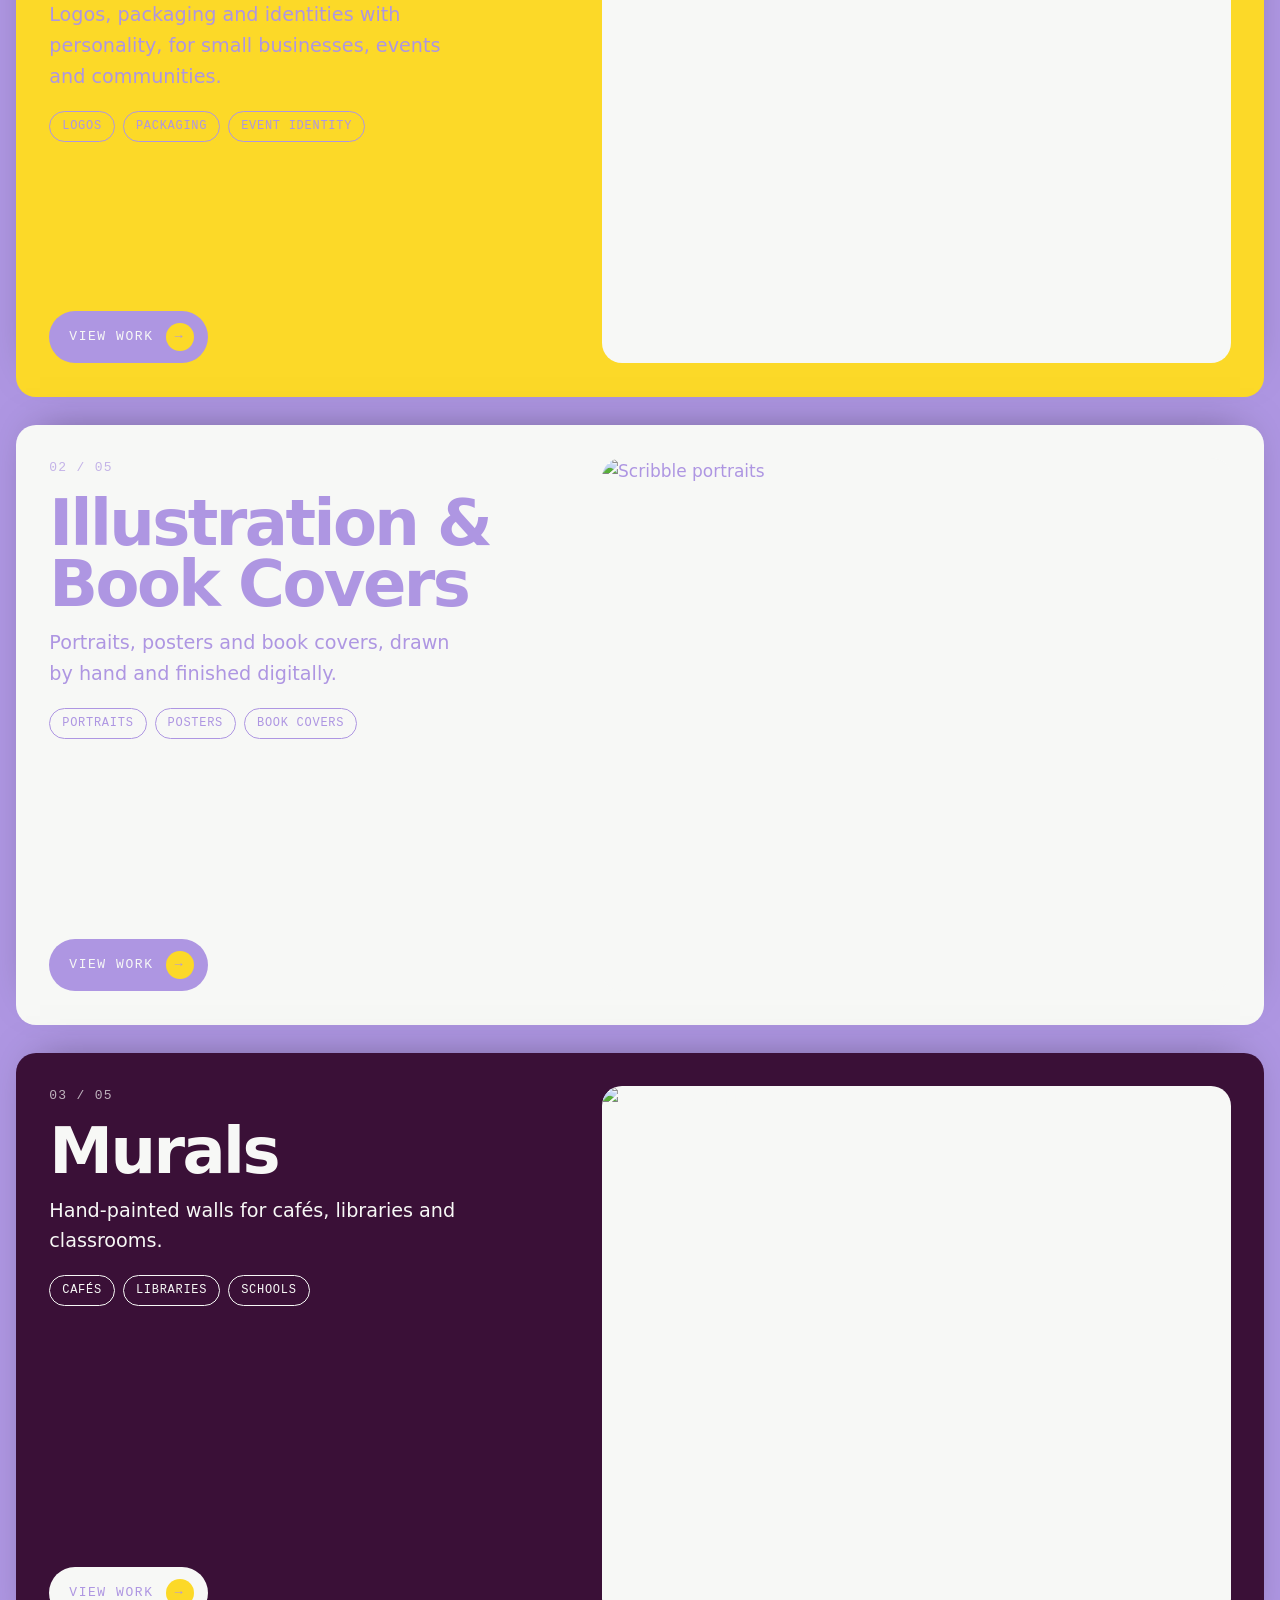
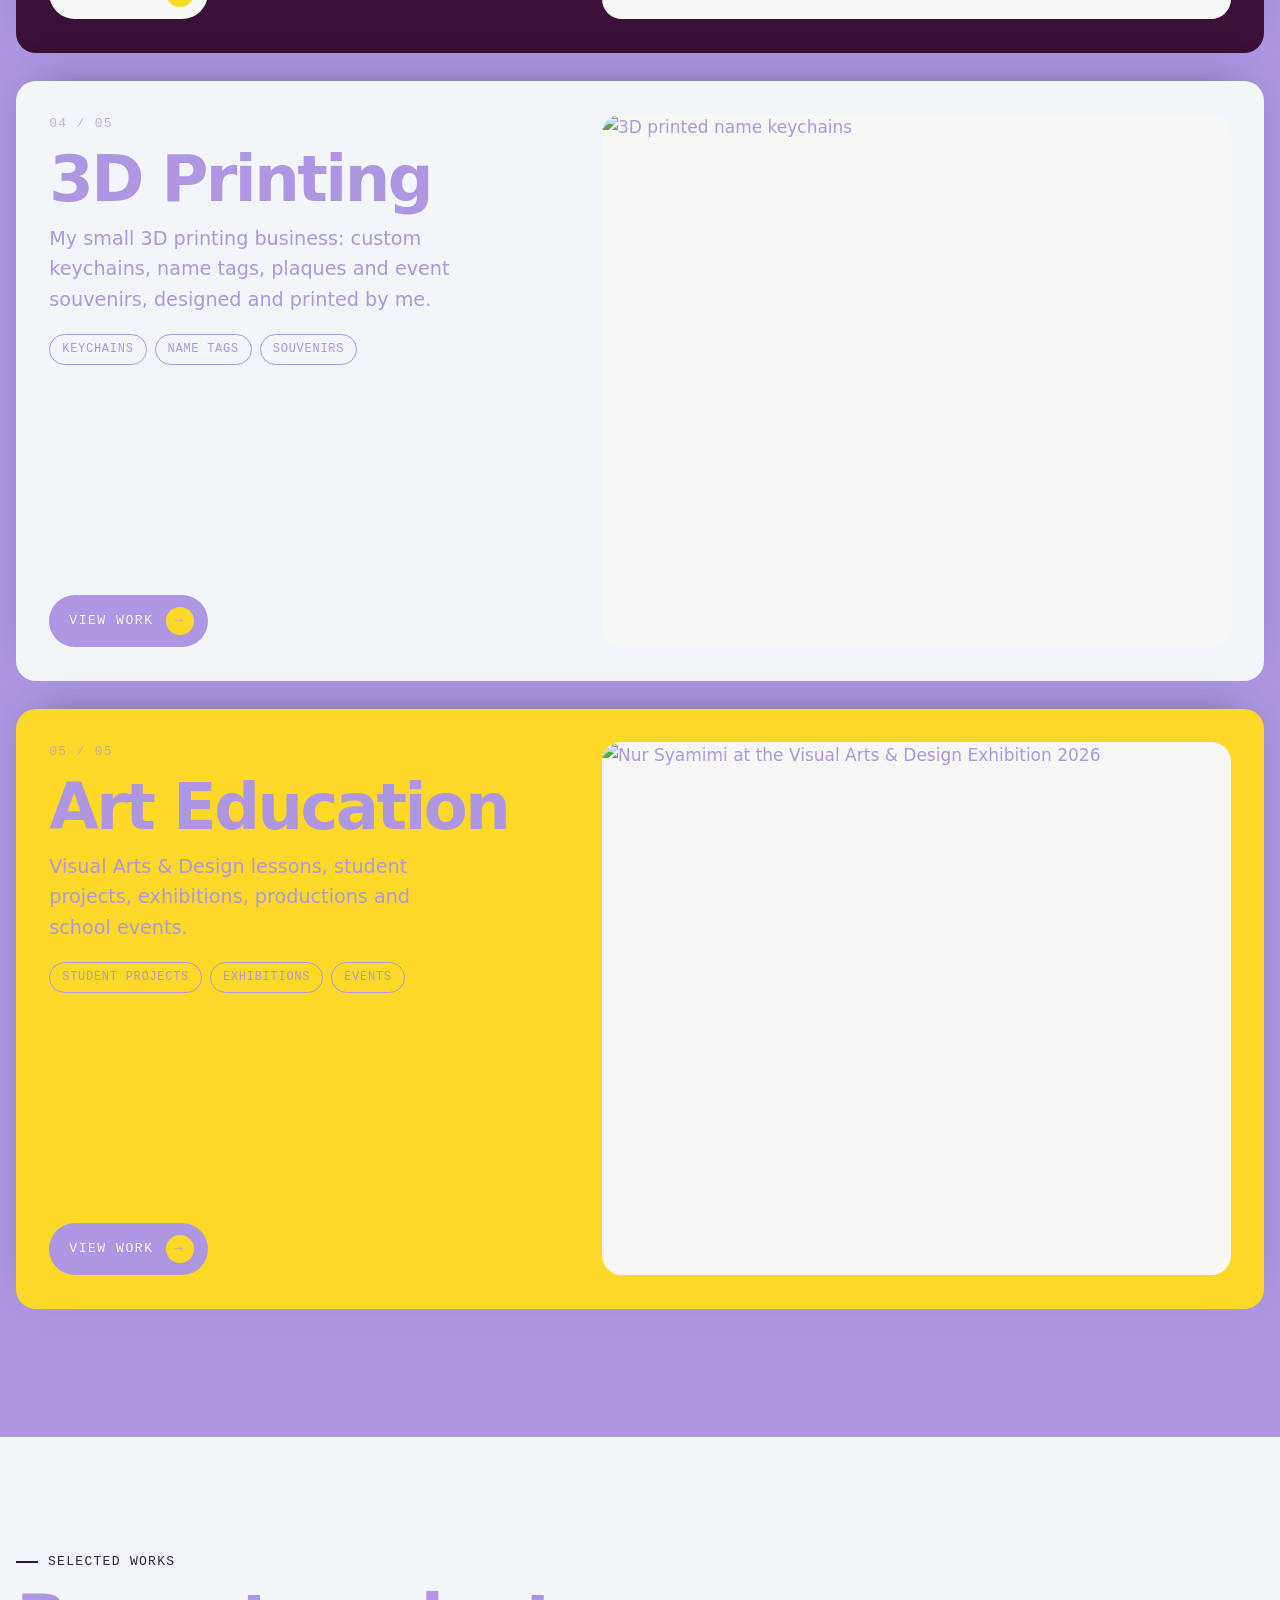
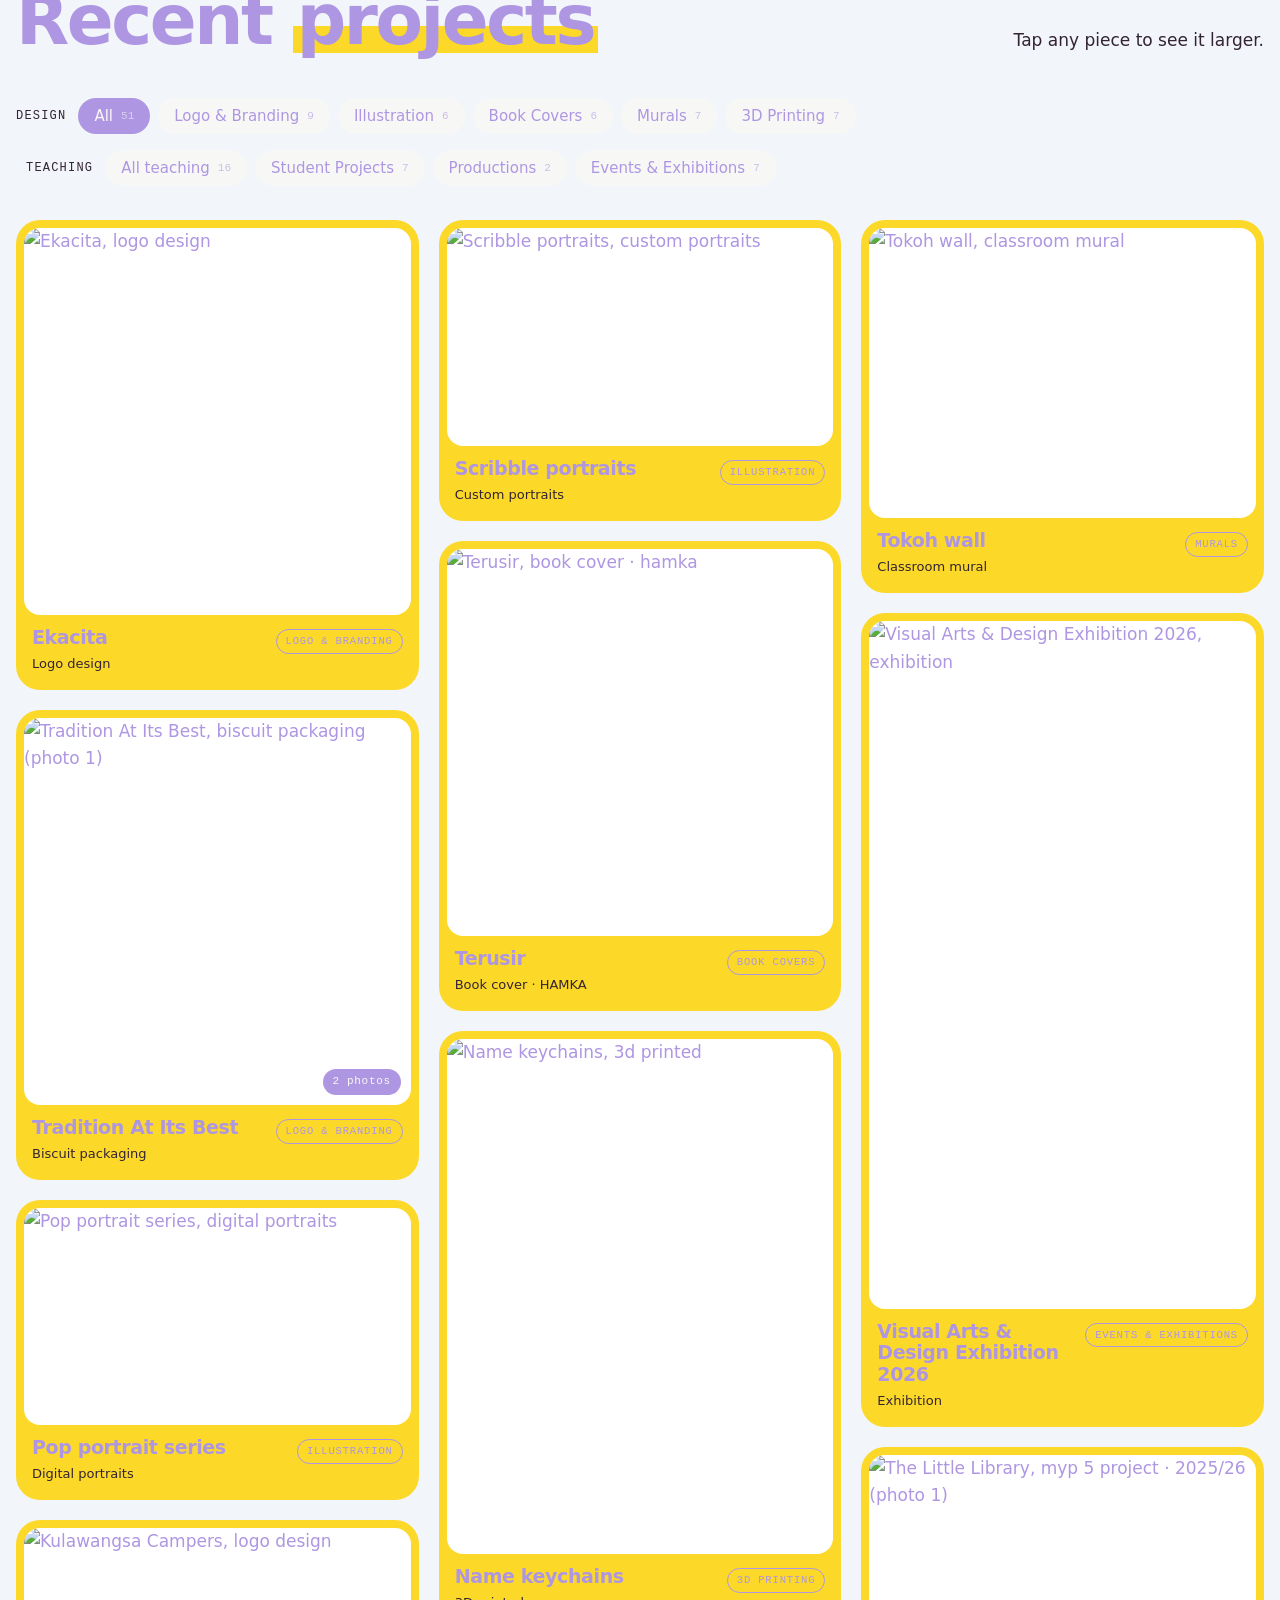
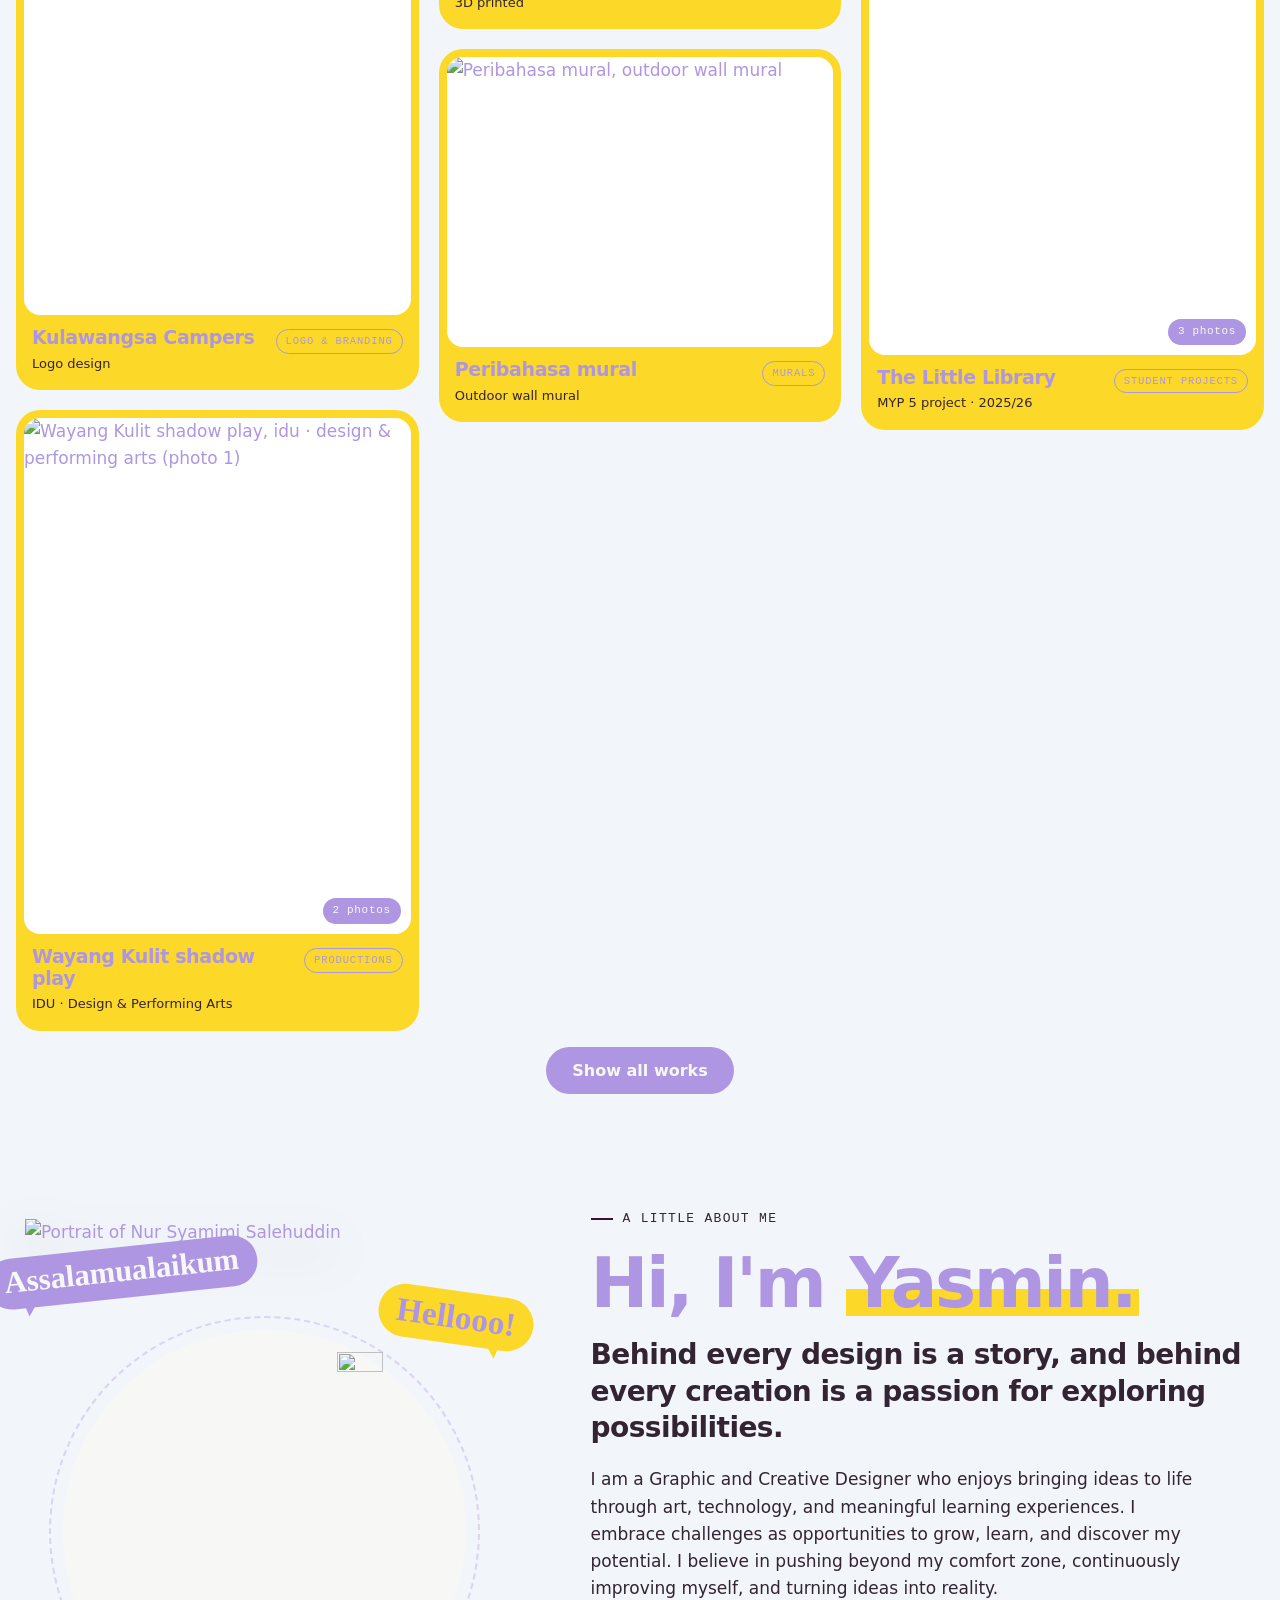
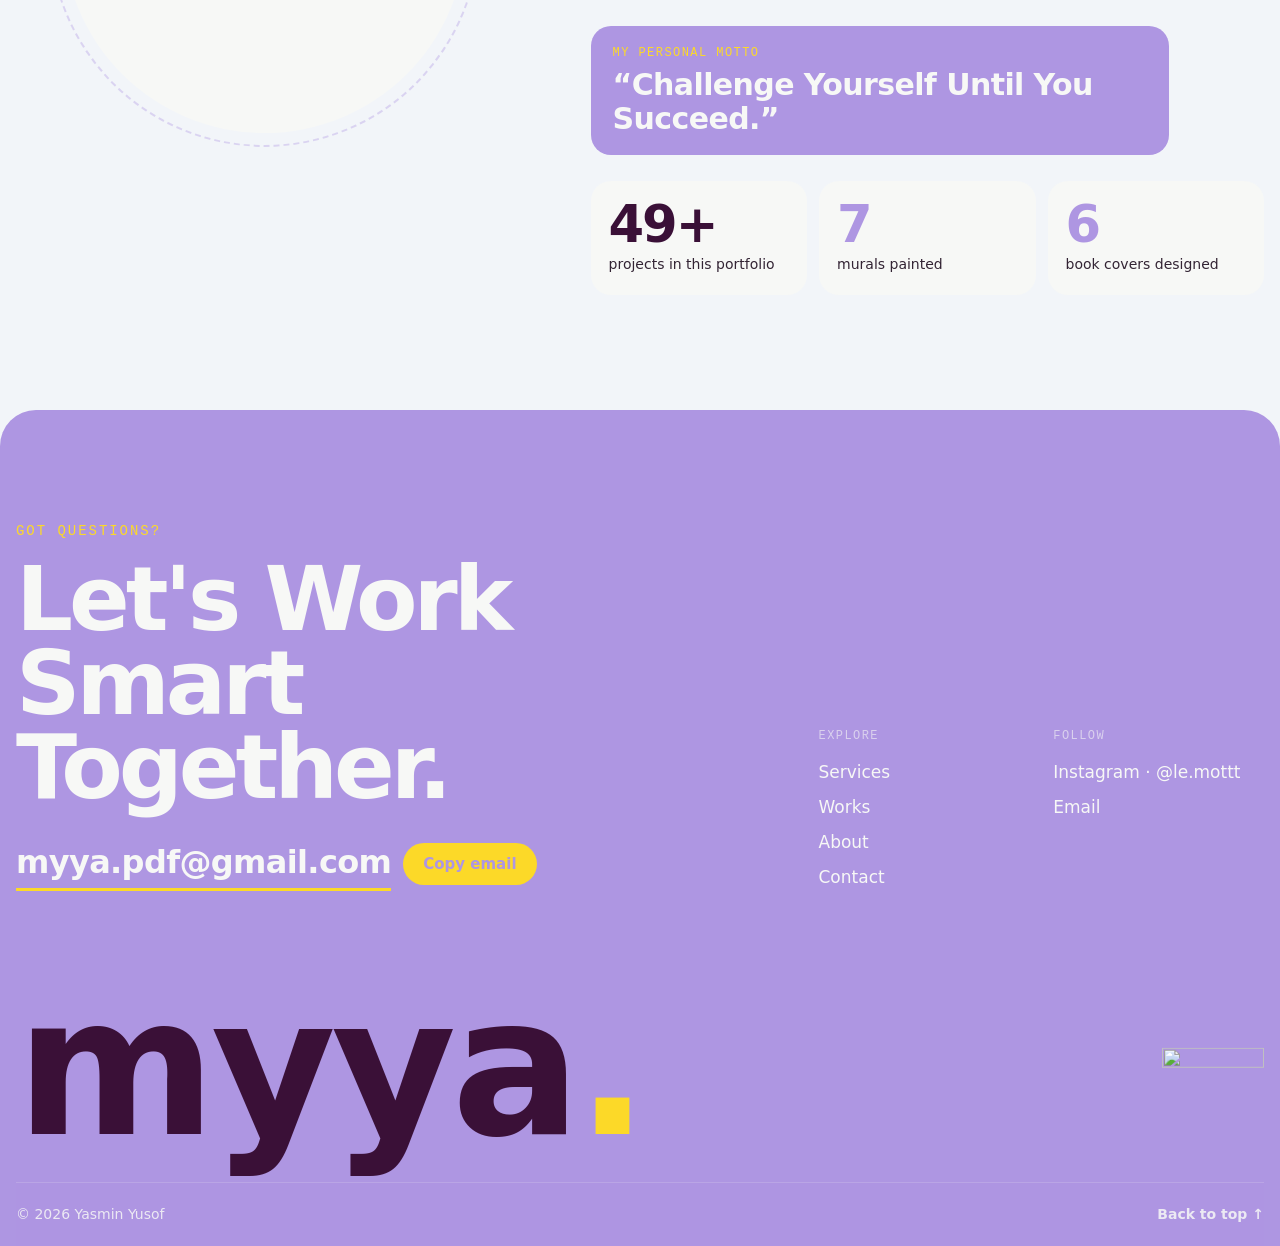
==== commit bdab44ff: "Update index.html" ====
--- a/index.html
+++ b/index.html
@@ -262,6 +262,6 @@
 <div class="lcap"><b id="lbTitle"></b><span id="lbSub"></span><p id="lbDesc"></p><span class="n" id="lbN"></span></div>
 <button aria-label="Next" class="nx" id="lbNext" type="button">→</button>
 </div>
-<script defer="True" src="js/main.js"></script>
+<script defer="True" src="main.js"></script>
 </body>
 </html>
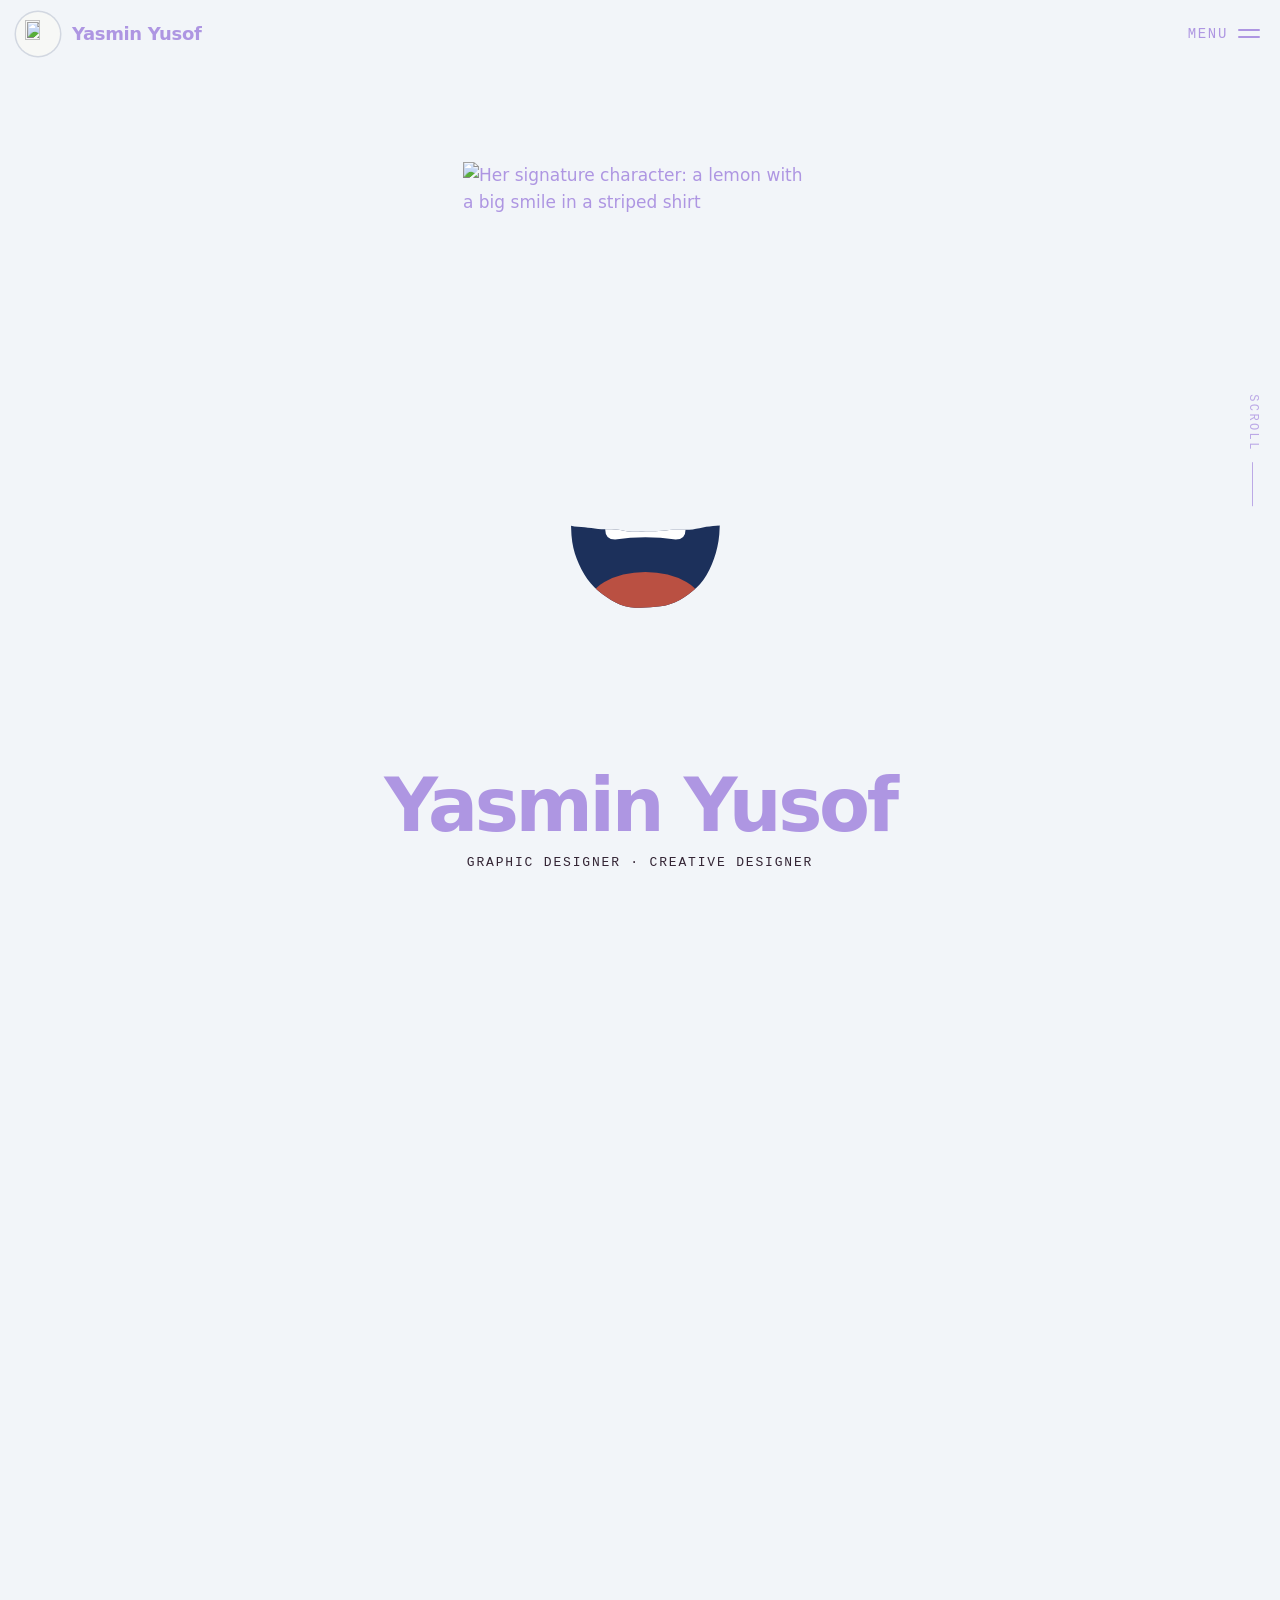
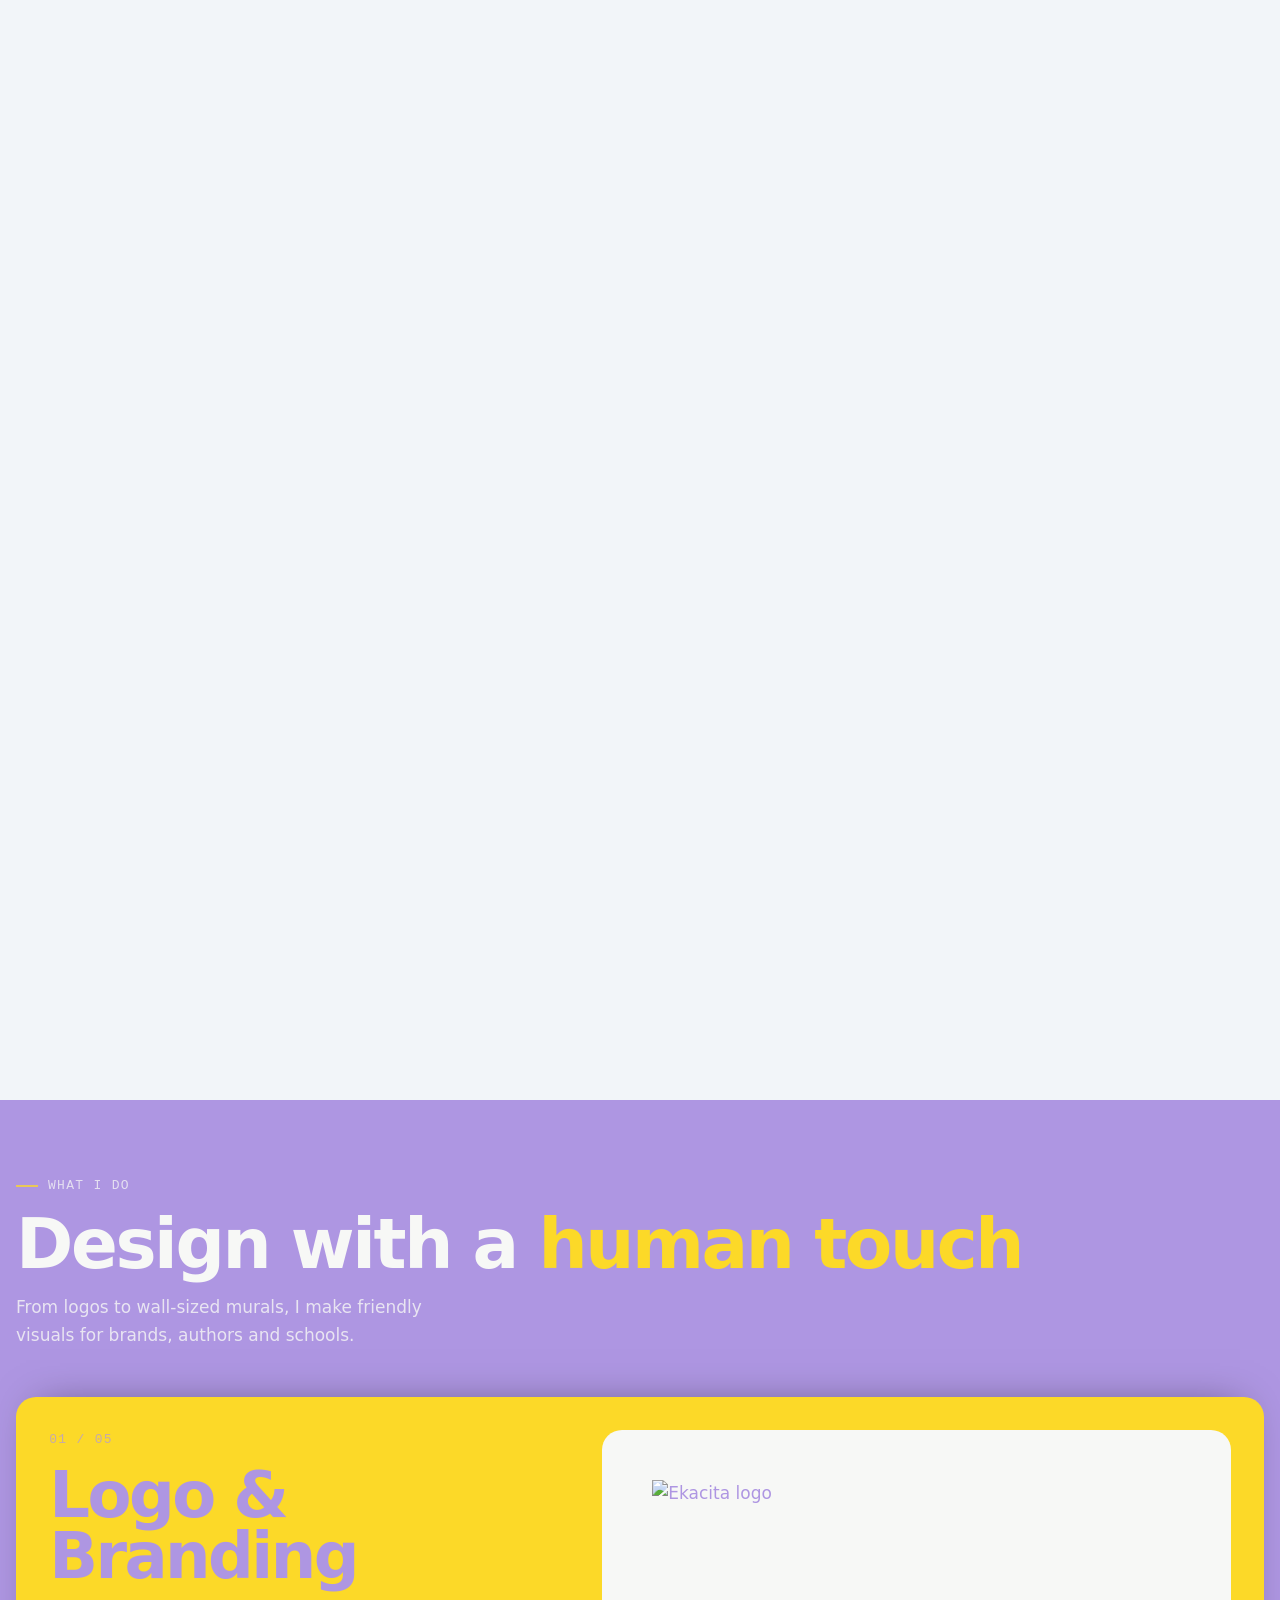
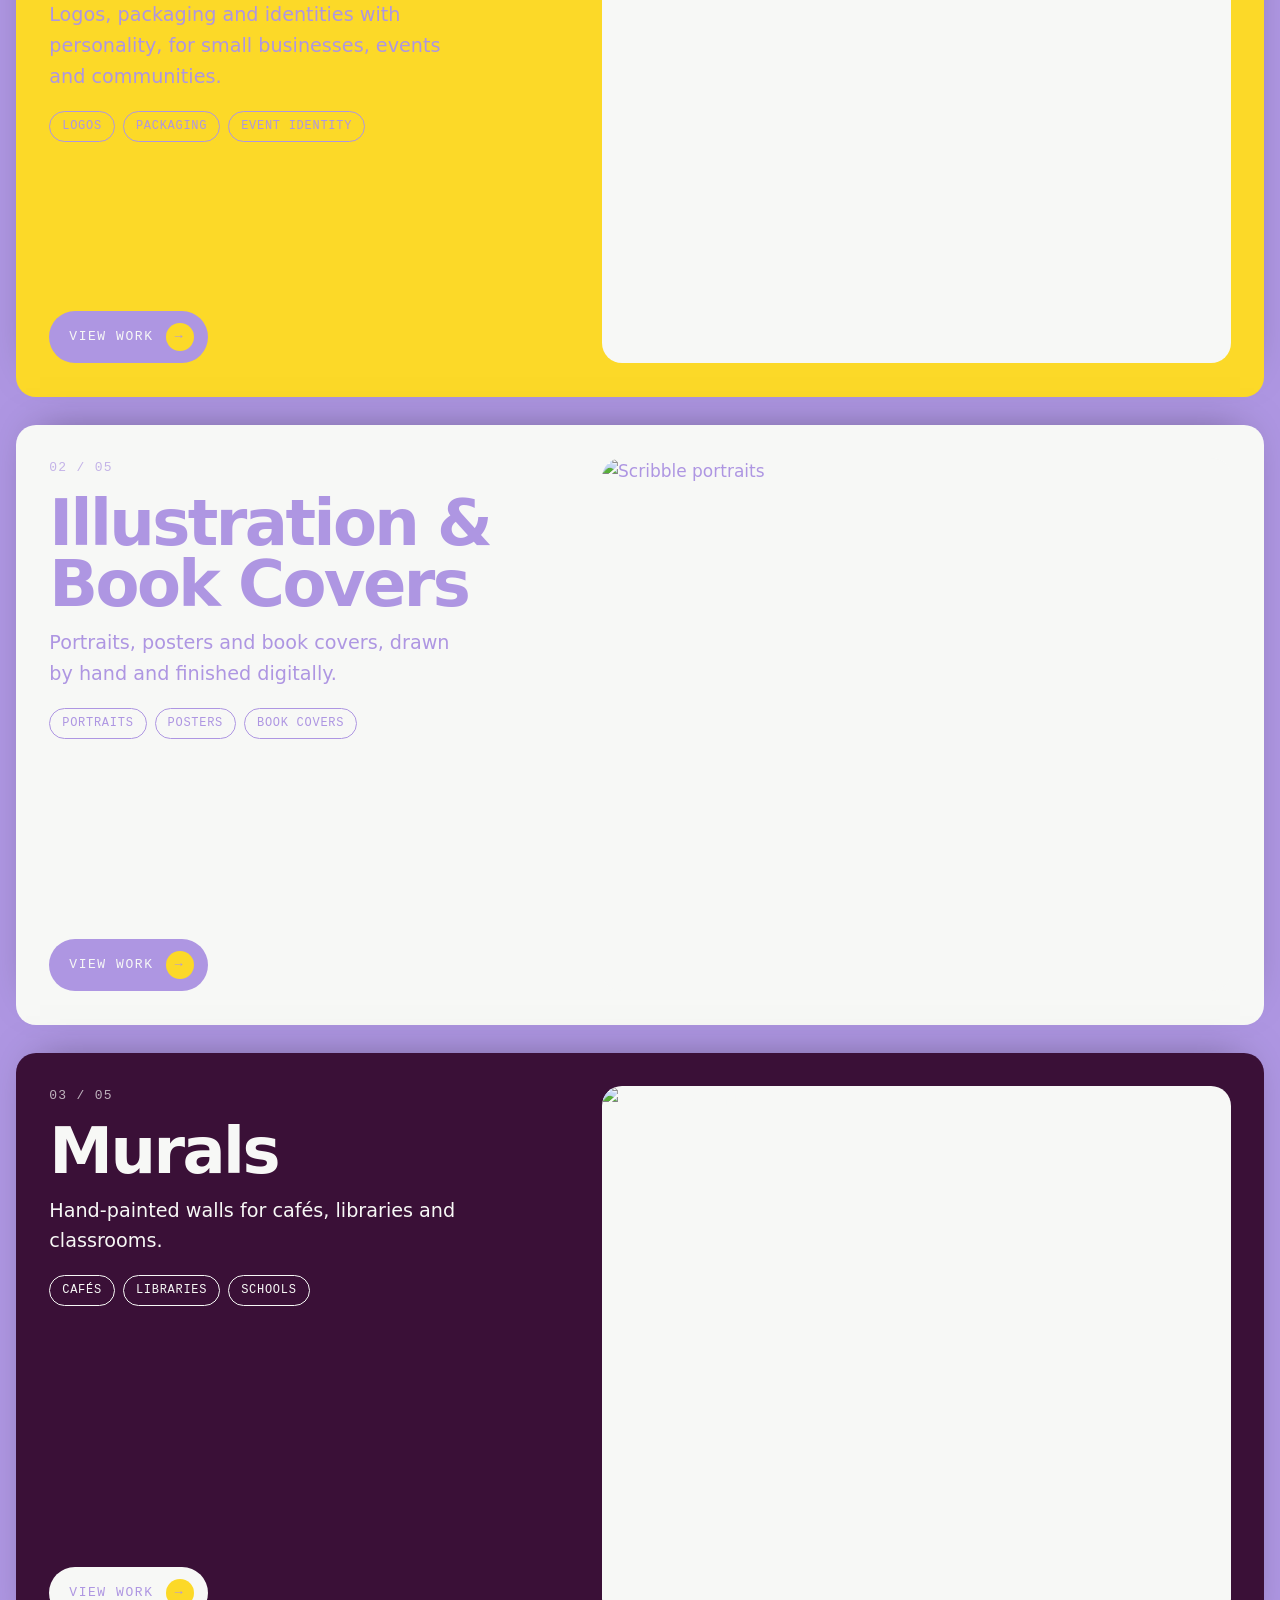
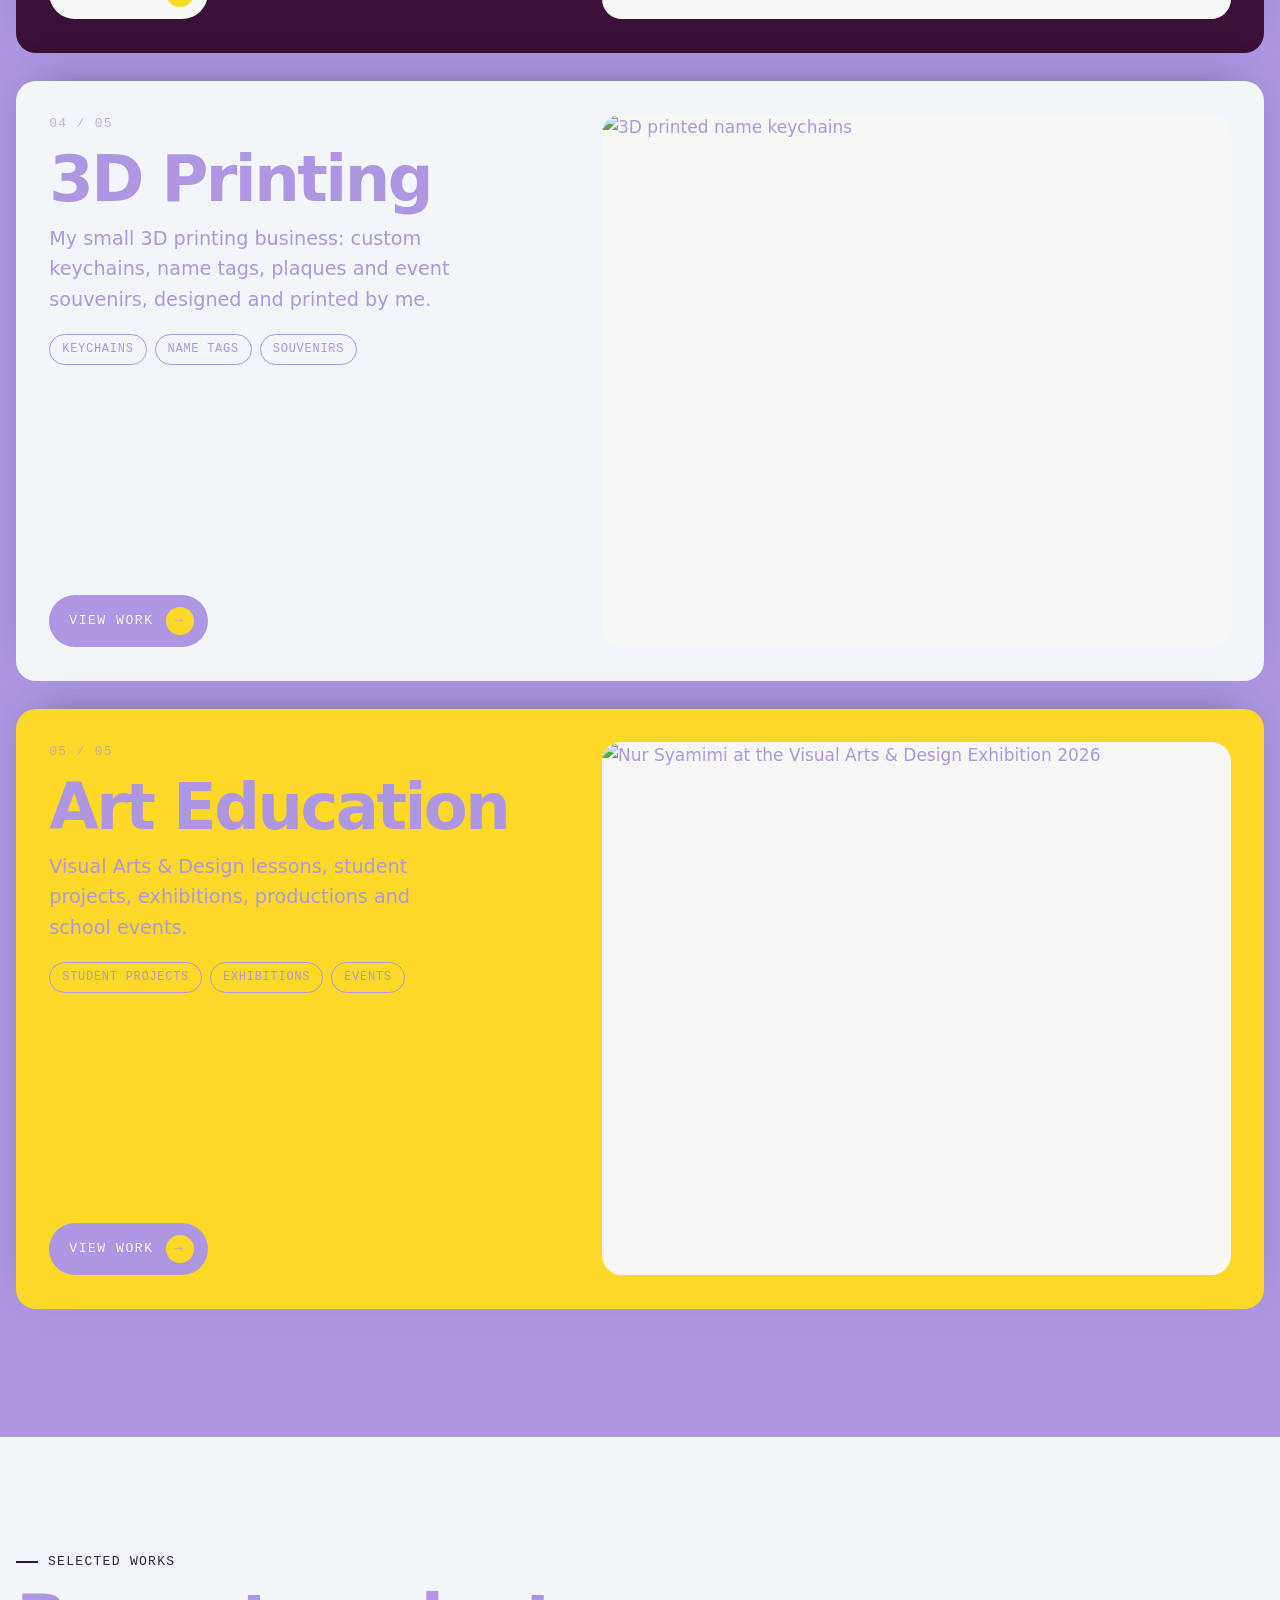
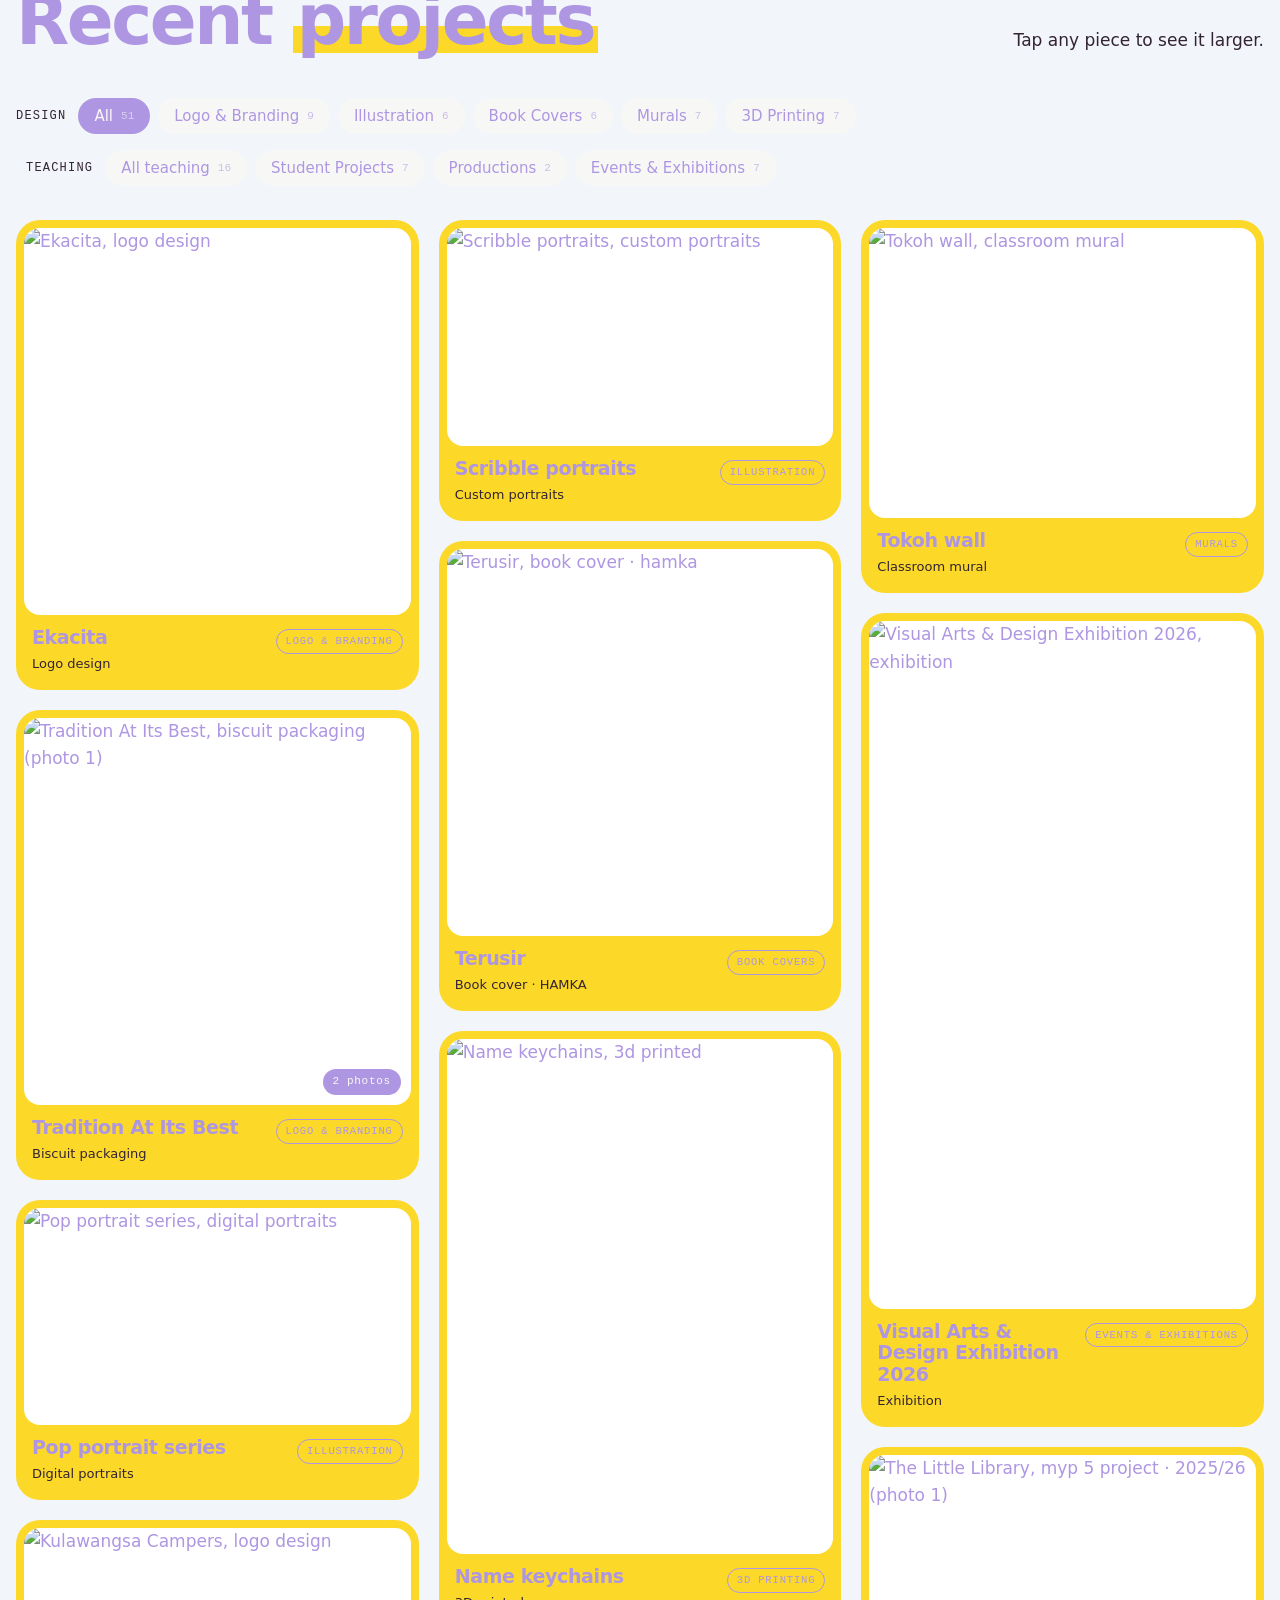
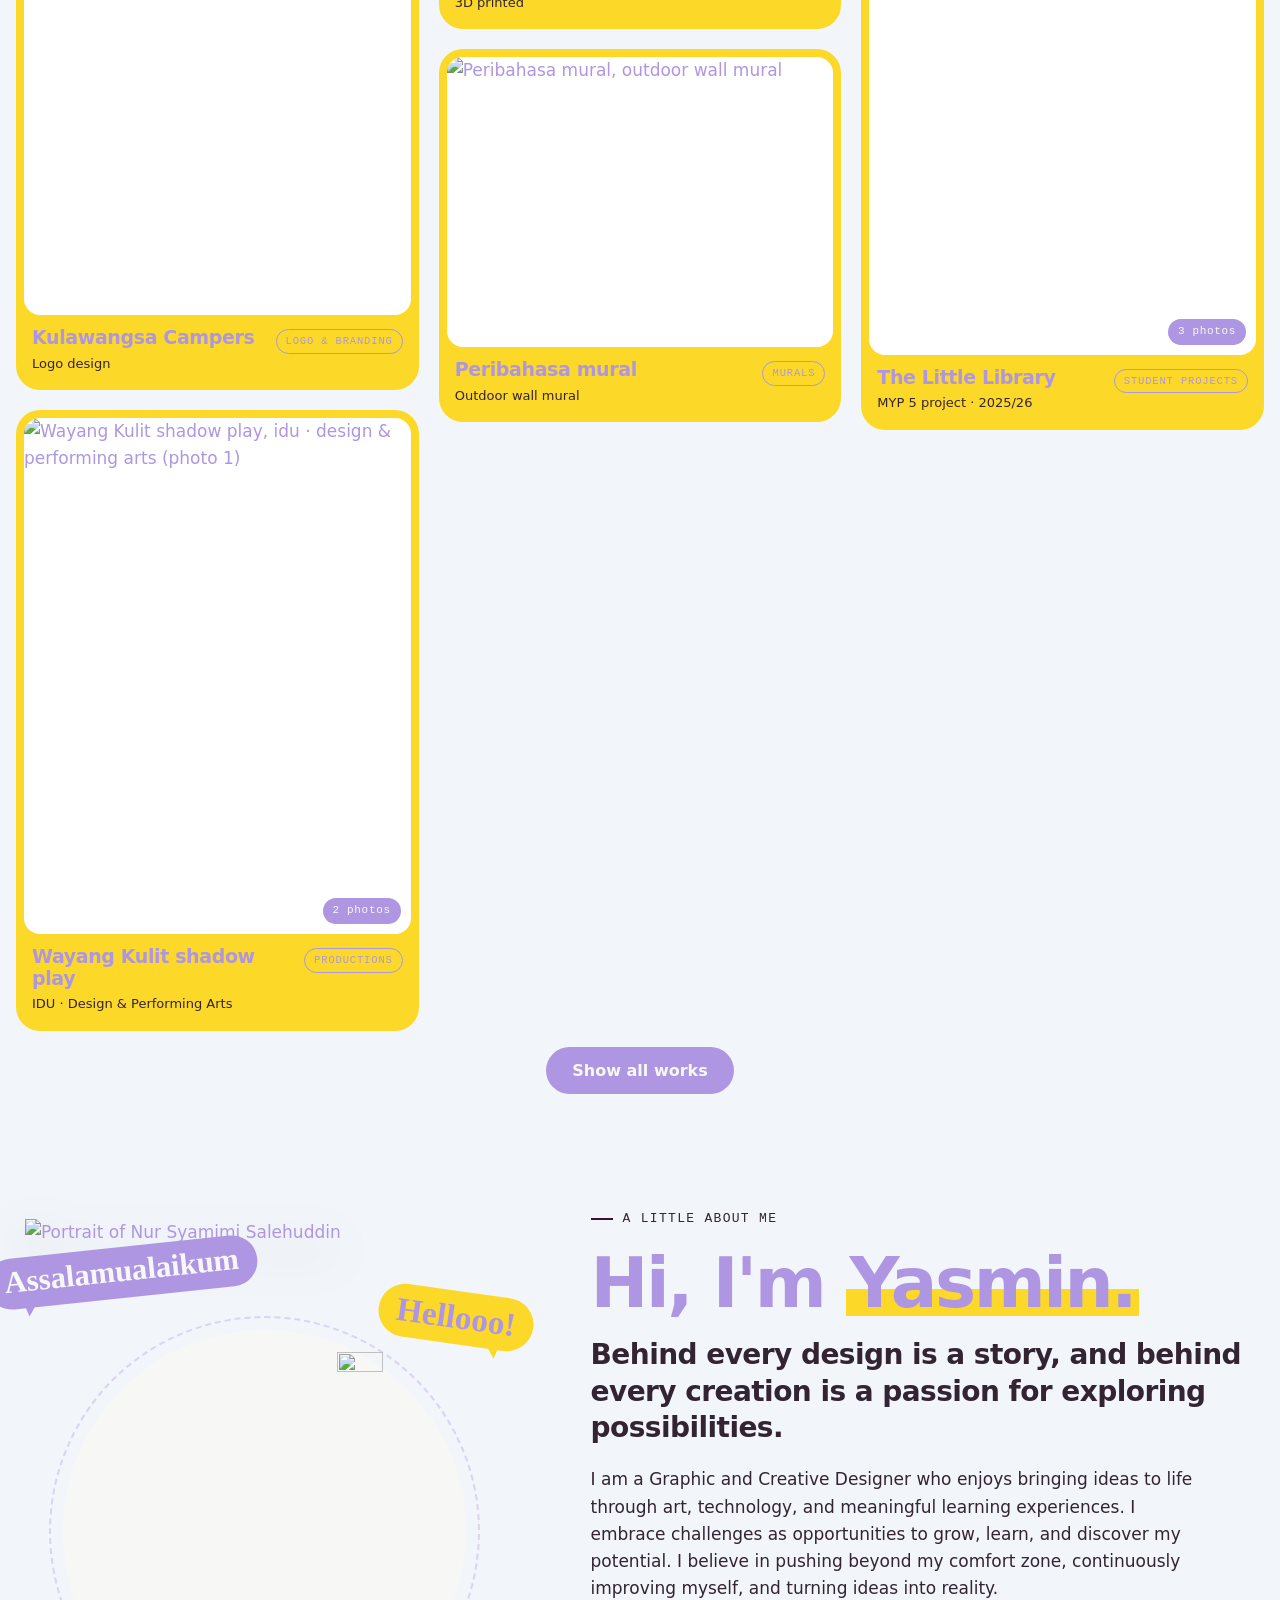
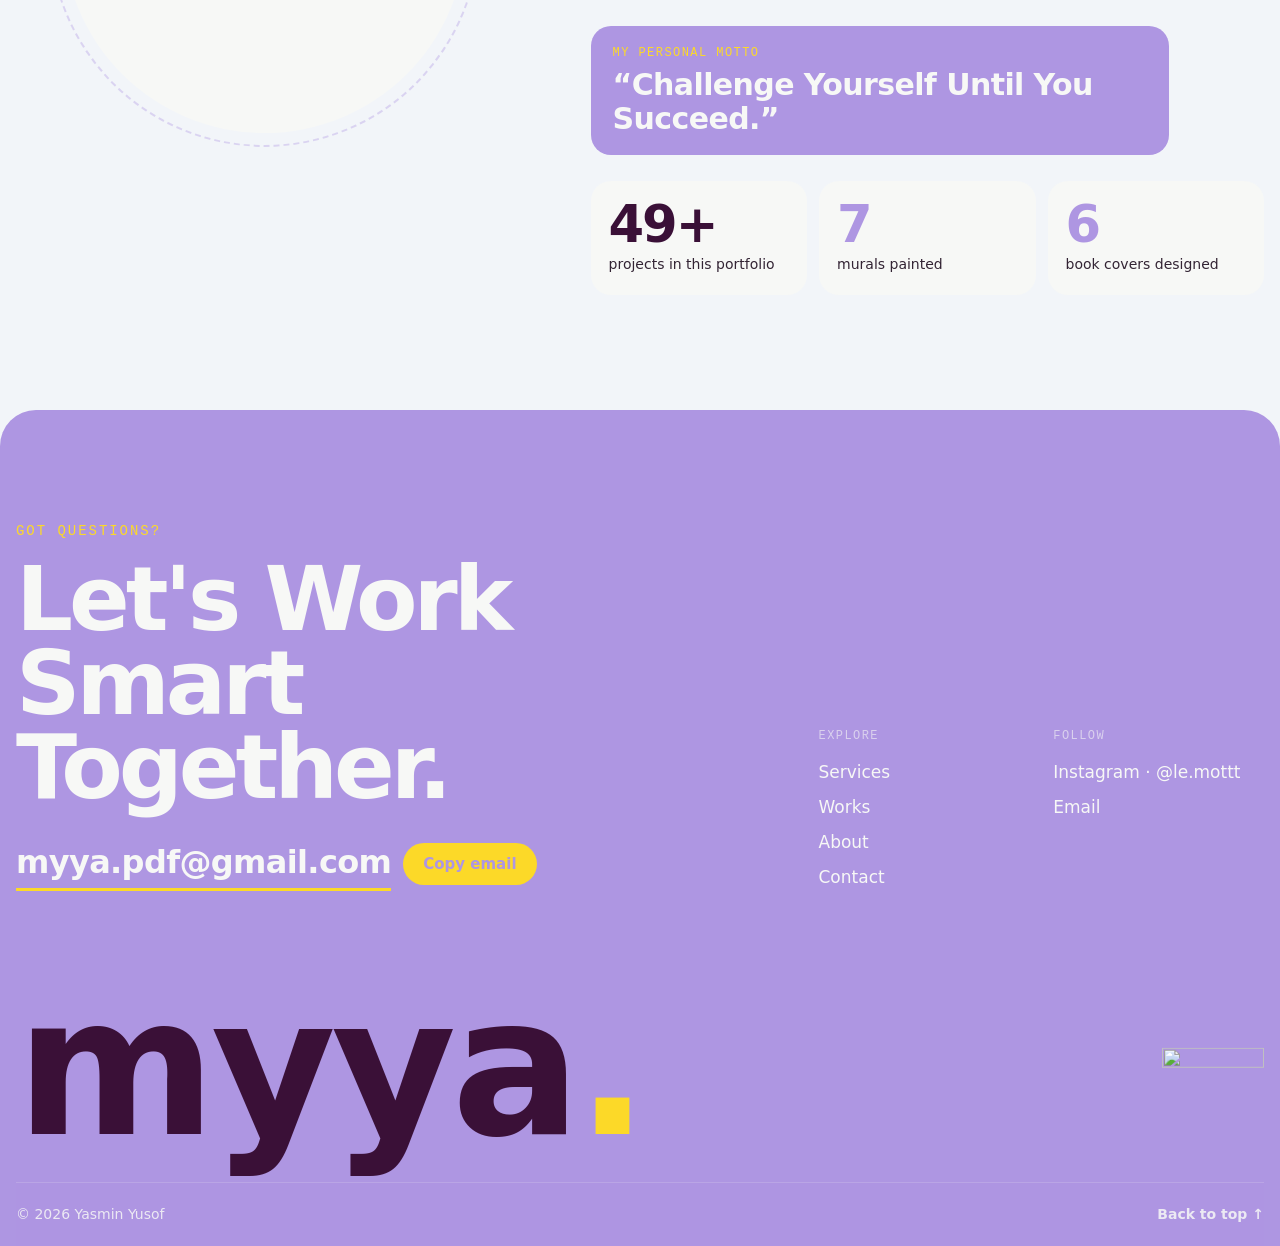
==== commit 8c8d2998: "Update index.html" ====
--- a/index.html
+++ b/index.html
@@ -33,7 +33,7 @@
 </header>
 <div class="overlay" hidden="" id="menu">
 <div class="wrap top">
-<span class="dot"><img alt="" height="900" src="https://myya-design.github.io/image/images/face.webp" width="552"/></span>
+<span class="dot"><img alt="" height="900" src="graduation-mascot.png" width="552"/></span>
 <button class="menu-btn" id="menuClose" type="button">CLOSE</button>
 </div>
 <nav aria-label="Main" class="wrap">
